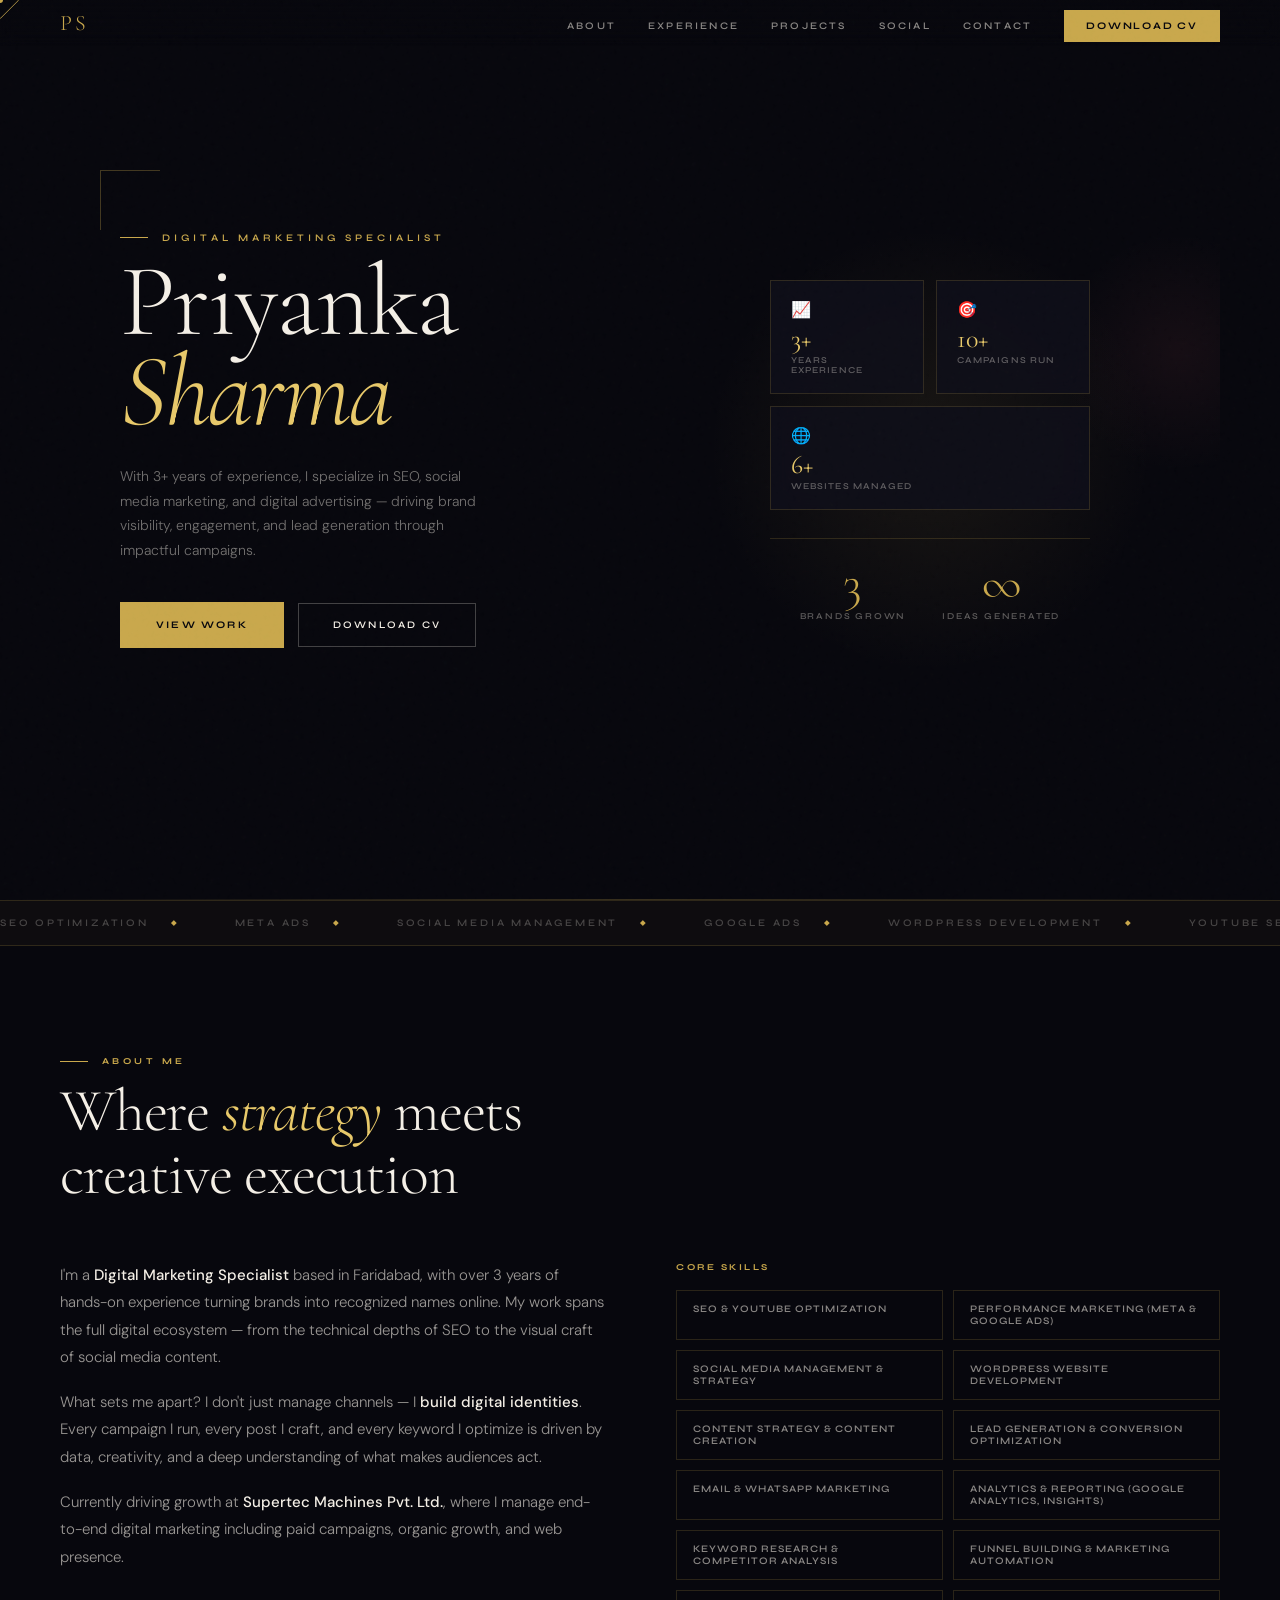
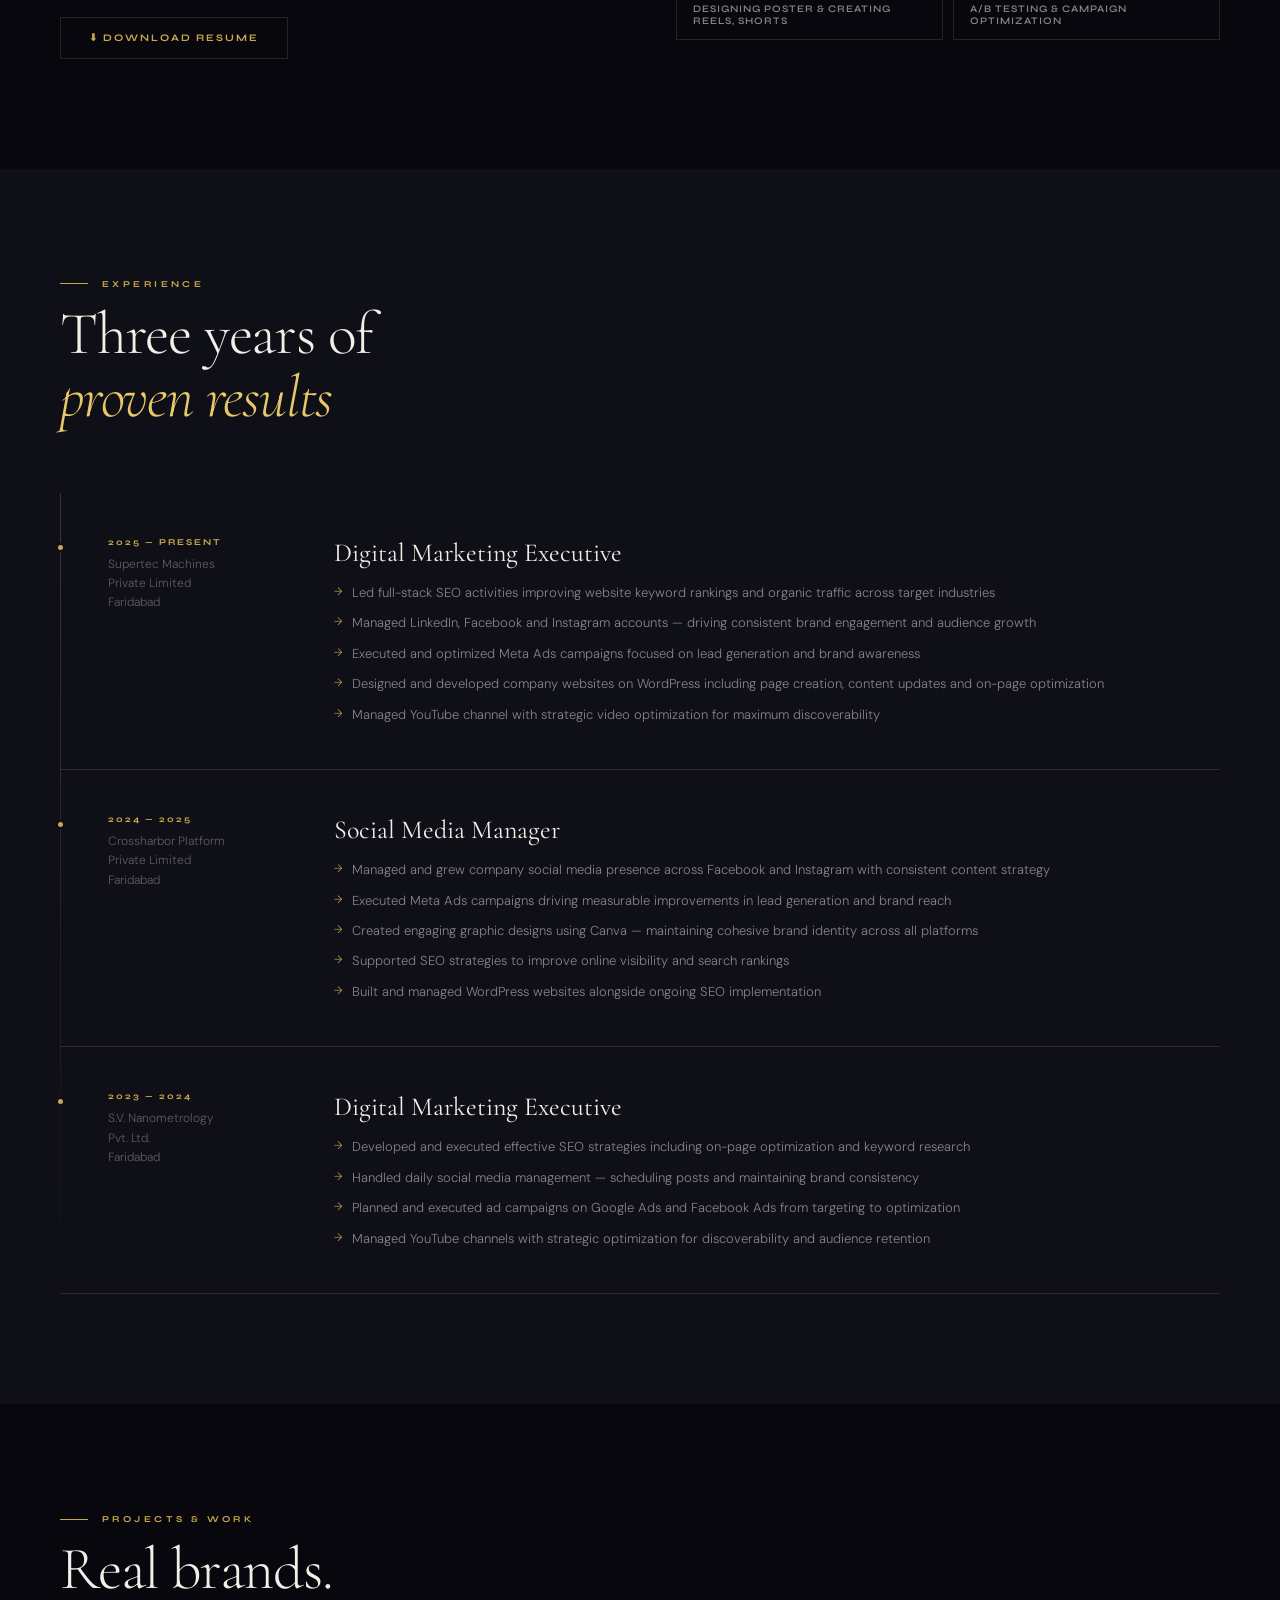
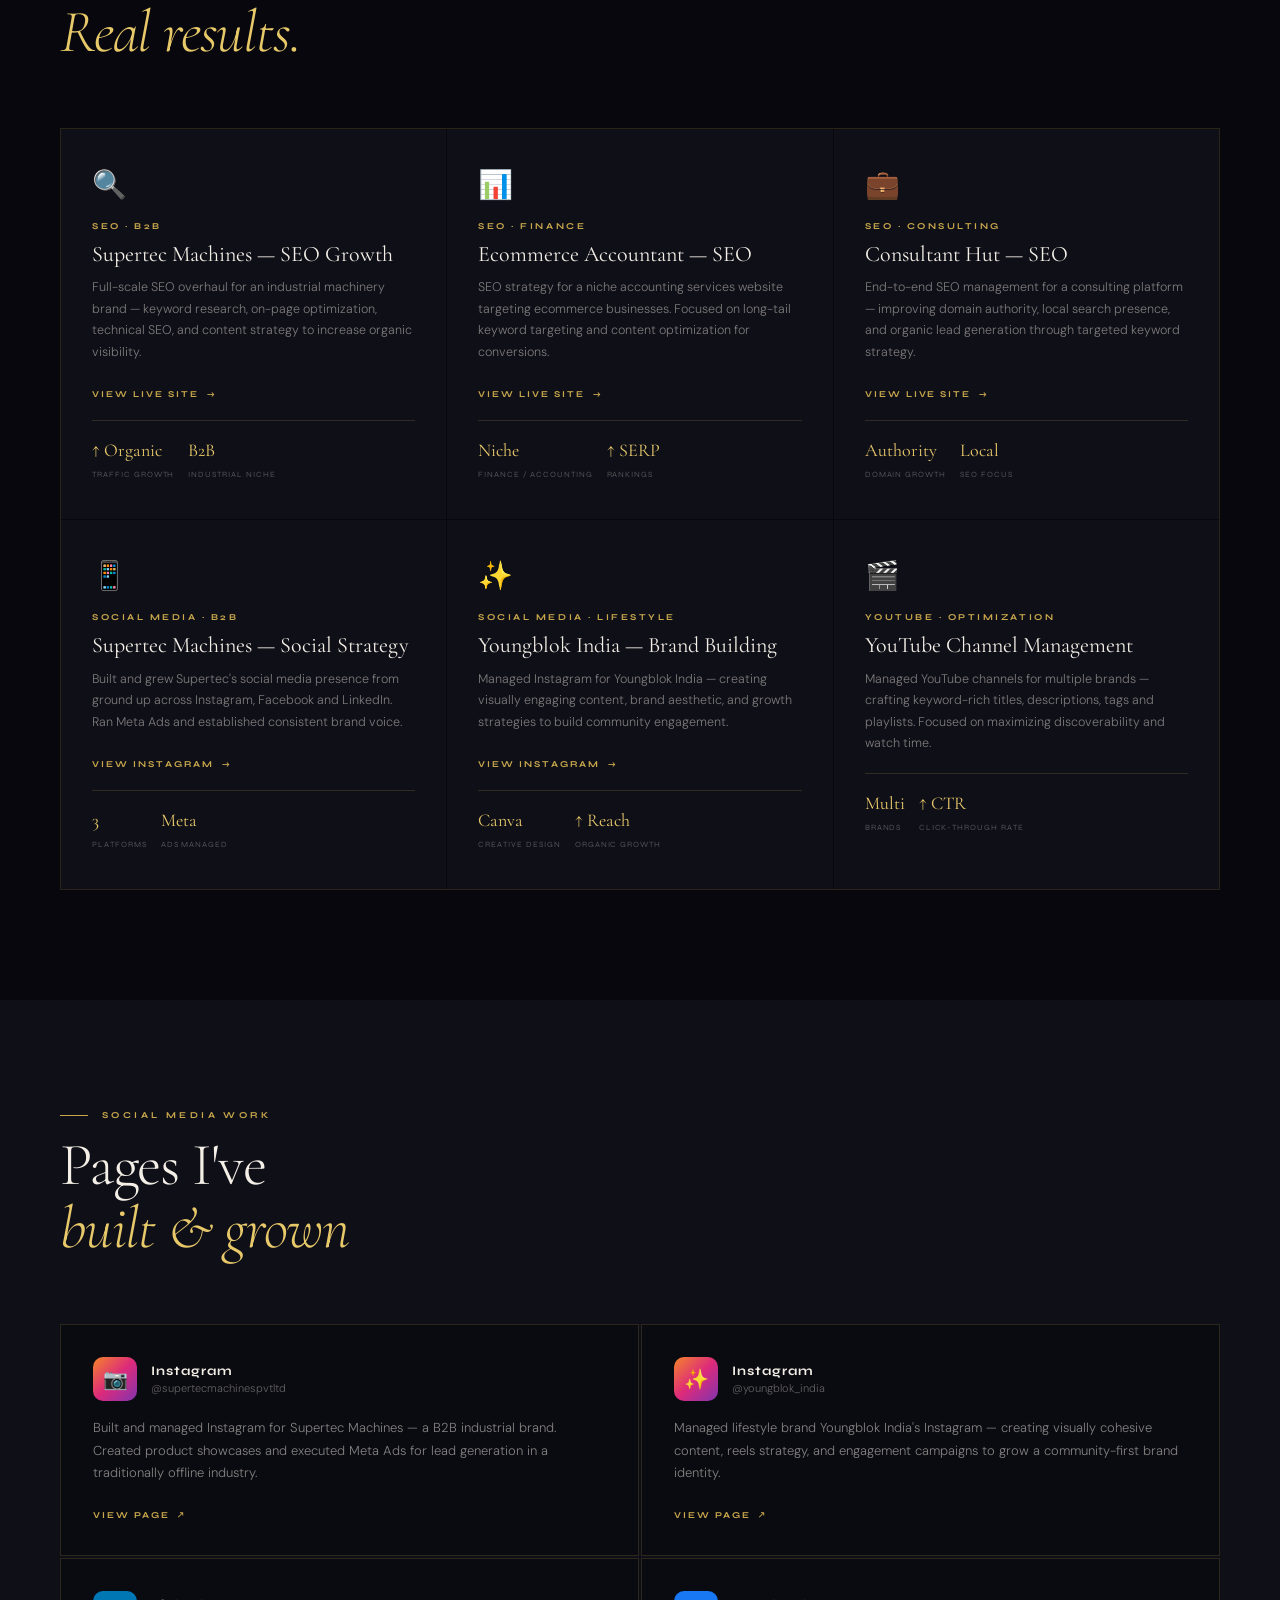
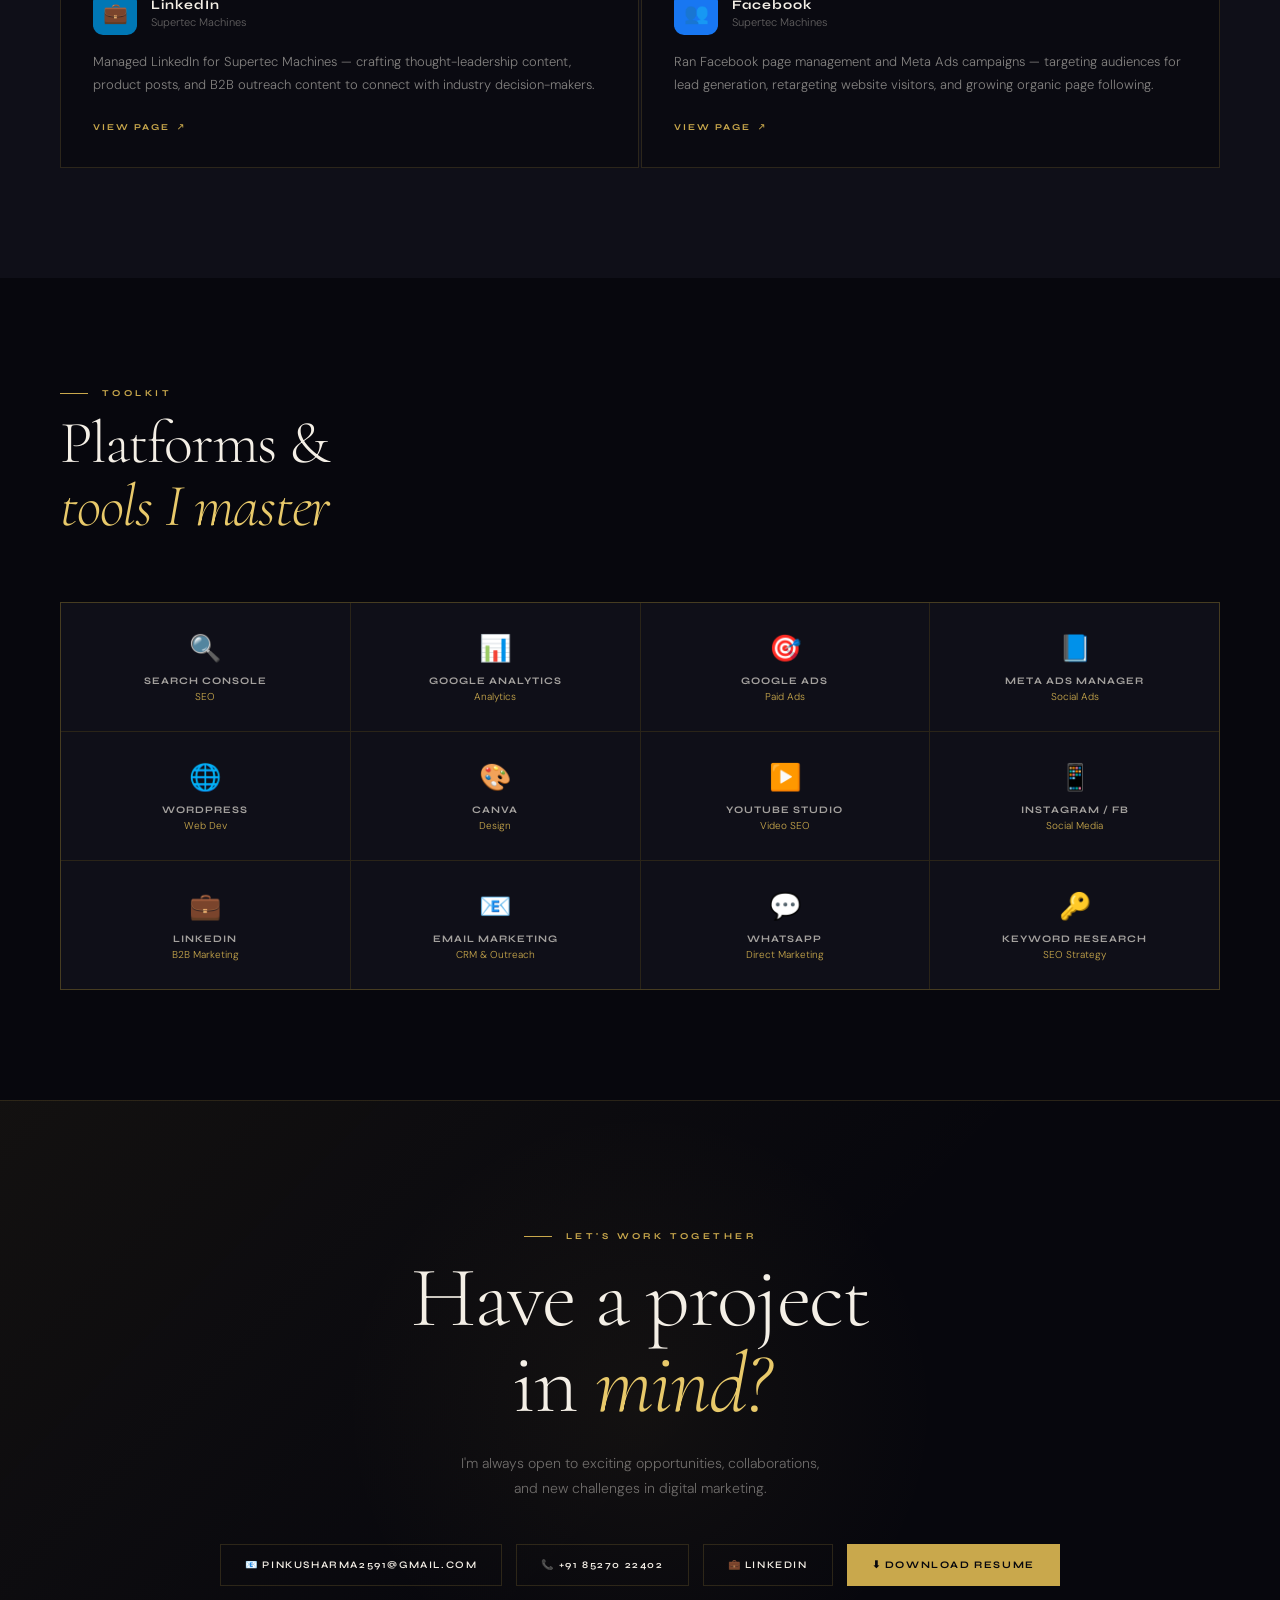
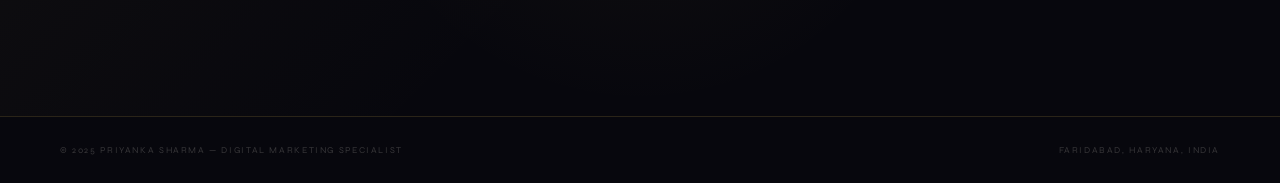
==== index.html @ 0f0c89e4 "Initial commit - portfolio website" ====
<!DOCTYPE html>
<html lang="en">
<head>
  <meta charset="UTF-8" />
  <meta name="viewport" content="width=device-width, initial-scale=1.0" />
  <title>Priyanka Sharma — Digital Marketing Specialist</title>
  <link rel="preconnect" href="https://fonts.googleapis.com" />
  <link href="https://fonts.googleapis.com/css2?family=Cormorant+Garamond:ital,wght@0,300;0,400;0,600;1,300;1,400&family=Syne:wght@400;500;600;700;800&family=DM+Sans:wght@300;400;500&display=swap" rel="stylesheet" />
  <link rel="stylesheet" href="style.css" />
</head>
<body>

  <div class="cursor-dot" id="cursorDot"></div>
  <div class="cursor-trail" id="cursorTrail"></div>

  <!-- NAV -->
  <nav id="mainNav">
    <div class="nav-logo">PS</div>
    <button class="nav-toggle" id="navToggle" aria-label="Toggle menu">
      <span></span><span></span><span></span>
    </button>
    <ul class="nav-links" id="navLinks">
      <li><a href="#about" class="nav-link">About</a></li>
      <li><a href="#experience" class="nav-link">Experience</a></li>
      <li><a href="#projects" class="nav-link">Projects</a></li>
      <li><a href="#social" class="nav-link">Social</a></li>
      <li><a href="#contact" class="nav-link">Contact</a></li>
      <li><a href="resume.pdf" download class="nav-resume">Download CV</a></li>
    </ul>
  </nav>

  <!-- MOBILE MENU OVERLAY -->
  <div class="mobile-overlay" id="mobileOverlay"></div>

  <!-- HERO -->
  <section class="hero">
    <div class="hero-left">
      <p class="hero-eyebrow">Digital Marketing Specialist</p>
      <h1 class="hero-name">Priyanka<br /><em>Sharma</em></h1>
      <p class="hero-tagline">
        With 3+ years of experience, I specialize in SEO, social media marketing, and digital advertising — driving brand visibility, engagement, and lead generation through impactful campaigns.
      </p>
      <div class="hero-cta">
        <a href="#projects" class="btn-primary">View Work</a>
        <a href="resume.pdf" download class="btn-ghost">Download CV</a>
      </div>
      <!-- <div class="hero-badges">
        <div class="badge">📈 SEO</div>
        <div class="badge">🎯 Meta Ads</div>
        <div class="badge">🌐 WordPress</div>
        <div class="badge">▶️ YouTube</div>
      </div> -->
    </div>

    <div class="hero-right">
      <div class="hero-visual">
        <div class="hero-bg-circle"></div>
        <div class="hero-bg-circle"></div>
      </div>
      <div class="hero-metrics-grid">
        <div class="metric-card">
          <div class="metric-icon">📈</div>
          <div class="metric-val">3+</div>
          <div class="metric-desc">Years Experience</div>
        </div>
        <div class="metric-card">
          <div class="metric-icon">🎯</div>
          <div class="metric-val">10+</div>
          <div class="metric-desc">Campaigns Run</div>
        </div>
        <div class="metric-card">
          <div class="metric-icon">🌐</div>
          <div class="metric-val">6+</div>
          <div class="metric-desc">Websites Managed</div>
        </div>
      </div>
      <div class="hero-stats">
        <div class="stat-item">
          <div class="stat-num">3</div>
          <div class="stat-label">Brands Grown</div>
        </div>
        <div class="stat-item">
          <div class="stat-num">∞</div>
          <div class="stat-label">Ideas Generated</div>
        </div>
      </div>
    </div>
    <div class="hero-line"></div>
  </section>

  <!-- MARQUEE -->
  <div class="marquee-section">
    <div class="marquee-track">
      <span class="marquee-item">SEO Optimization</span>
      <span class="marquee-item">Meta Ads</span>
      <span class="marquee-item">Social Media Management</span>
      <span class="marquee-item">Google Ads</span>
      <span class="marquee-item">WordPress Development</span>
      <span class="marquee-item">YouTube SEO</span>
      <span class="marquee-item">Content Marketing</span>
      <span class="marquee-item">Email Marketing</span>
      <span class="marquee-item">Canva Design</span>
      <span class="marquee-item">Lead Generation</span>
      <span class="marquee-item">Brand Strategy</span>
      <span class="marquee-item">WhatsApp Marketing</span>
      <span class="marquee-item">SEO Optimization</span>
      <span class="marquee-item">Meta Ads</span>
      <span class="marquee-item">Social Media Management</span>
      <span class="marquee-item">Google Ads</span>
      <span class="marquee-item">WordPress Development</span>
      <span class="marquee-item">YouTube SEO</span>
      <span class="marquee-item">Content Marketing</span>
      <span class="marquee-item">Email Marketing</span>
      <span class="marquee-item">Canva Design</span>
      <span class="marquee-item">Lead Generation</span>
      <span class="marquee-item">Brand Strategy</span>
      <span class="marquee-item">WhatsApp Marketing</span>
    </div>
  </div>

  <!-- ABOUT -->
  <section id="about">
    <p class="section-label reveal">About Me</p>
    <h2 class="section-title reveal">Where <em>strategy</em> meets<br />creative execution</h2>
    <div class="about-grid">
      <div class="about-text reveal">
        <p>I'm a <strong>Digital Marketing Specialist</strong> based in Faridabad, with over 3 years of hands-on experience turning brands into recognized names online. My work spans the full digital ecosystem — from the technical depths of SEO to the visual craft of social media content.</p>
        <p>What sets me apart? I don't just manage channels — I <strong>build digital identities</strong>. Every campaign I run, every post I craft, and every keyword I optimize is driven by data, creativity, and a deep understanding of what makes audiences act.</p>
        <p>Currently driving growth at <strong>Supertec Machines Pvt. Ltd.</strong>, where I manage end-to-end digital marketing including paid campaigns, organic growth, and web presence.</p>
        <a href="resume.pdf" download class="btn-resume">⬇ Download Resume</a>
      </div>
      <div class="reveal">
        <p class="skills-label">Core Skills</p>
        <div class="skills-grid">
          <div class="skill-chip">SEO &amp; YouTube Optimization</div>
          <div class="skill-chip">Performance Marketing (Meta &amp; Google Ads)</div>
          <div class="skill-chip">Social Media Management &amp; Strategy</div>
          <div class="skill-chip">WordPress Website Development</div>
          <div class="skill-chip">Content Strategy &amp; Content Creation</div>
          <div class="skill-chip">Lead Generation &amp; Conversion Optimization</div>
          <div class="skill-chip">Email &amp; WhatsApp Marketing</div>
          <div class="skill-chip">Analytics &amp; Reporting (Google Analytics, Insights)</div>
          <div class="skill-chip">Keyword Research &amp; Competitor Analysis</div>
          <div class="skill-chip">Funnel Building &amp; Marketing Automation</div>
          <div class="skill-chip">Designing Poster &amp; creating reels, Shorts</div>
          <div class="skill-chip">A/B Testing &amp; Campaign Optimization</div>
        </div>
      </div>
    </div>
  </section>

  <!-- EXPERIENCE -->
  <section id="experience">
    <p class="section-label reveal">Experience</p>
    <h2 class="section-title reveal">Three years of<br /><em>proven results</em></h2>
    <div class="exp-timeline">
      <div class="exp-item reveal">
        <div class="exp-meta">
          <div class="exp-period">2025 — Present</div>
          <div class="exp-company">Supertec Machines<br />Private Limited<br />Faridabad</div>
        </div>
        <div>
          <h3 class="exp-role">Digital Marketing Executive</h3>
          <ul class="exp-bullets">
            <li>Led full-stack SEO activities improving website keyword rankings and organic traffic across target industries</li>
            <li>Managed LinkedIn, Facebook and Instagram accounts — driving consistent brand engagement and audience growth</li>
            <li>Executed and optimized Meta Ads campaigns focused on lead generation and brand awareness</li>
            <li>Designed and developed company websites on WordPress including page creation, content updates and on-page optimization</li>
            <li>Managed YouTube channel with strategic video optimization for maximum discoverability</li>
          </ul>
        </div>
      </div>
      <div class="exp-item reveal">
        <div class="exp-meta">
          <div class="exp-period">2024 — 2025</div>
          <div class="exp-company">Crossharbor Platform<br />Private Limited<br />Faridabad</div>
        </div>
        <div>
          <h3 class="exp-role">Social Media Manager</h3>
          <ul class="exp-bullets">
            <li>Managed and grew company social media presence across Facebook and Instagram with consistent content strategy</li>
            <li>Executed Meta Ads campaigns driving measurable improvements in lead generation and brand reach</li>
            <li>Created engaging graphic designs using Canva — maintaining cohesive brand identity across all platforms</li>
            <li>Supported SEO strategies to improve online visibility and search rankings</li>
            <li>Built and managed WordPress websites alongside ongoing SEO implementation</li>
          </ul>
        </div>
      </div>
      <div class="exp-item reveal">
        <div class="exp-meta">
          <div class="exp-period">2023 — 2024</div>
          <div class="exp-company">S.V. Nanometrology<br />Pvt. Ltd.<br />Faridabad</div>
        </div>
        <div>
          <h3 class="exp-role">Digital Marketing Executive</h3>
          <ul class="exp-bullets">
            <li>Developed and executed effective SEO strategies including on-page optimization and keyword research</li>
            <li>Handled daily social media management — scheduling posts and maintaining brand consistency</li>
            <li>Planned and executed ad campaigns on Google Ads and Facebook Ads from targeting to optimization</li>
            <li>Managed YouTube channels with strategic optimization for discoverability and audience retention</li>
          </ul>
        </div>
      </div>
    </div>
  </section>

  <!-- PROJECTS -->
  <section id="projects">
    <p class="section-label reveal">Projects &amp; Work</p>
    <h2 class="section-title reveal">Real brands.<br /><em>Real results.</em></h2>
    <div class="projects-grid">

      <div class="project-card reveal">
        <span class="project-icon">🔍</span>
        <div class="project-tag">SEO · B2B</div>
        <h3 class="project-name">Supertec Machines — SEO Growth</h3>
        <p class="project-desc">Full-scale SEO overhaul for an industrial machinery brand — keyword research, on-page optimization, technical SEO, and content strategy to increase organic visibility.</p>
        <a href="https://supertecmachines.in/" target="_blank" rel="noopener noreferrer" class="project-link">View Live Site</a>
        <div class="project-metrics">
          <div><span class="pm">↑ Organic</span><span class="pm-label">Traffic Growth</span></div>
          <div><span class="pm">B2B</span><span class="pm-label">Industrial Niche</span></div>
        </div>
      </div>

      <div class="project-card reveal">
        <span class="project-icon">📊</span>
        <div class="project-tag">SEO · Finance</div>
        <h3 class="project-name">Ecommerce Accountant — SEO</h3>
        <p class="project-desc">SEO strategy for a niche accounting services website targeting ecommerce businesses. Focused on long-tail keyword targeting and content optimization for conversions.</p>
        <a href="https://ecommerceaccountant.in/" target="_blank" rel="noopener noreferrer" class="project-link">View Live Site</a>
        <div class="project-metrics">
          <div><span class="pm">Niche</span><span class="pm-label">Finance / Accounting</span></div>
          <div><span class="pm">↑ SERP</span><span class="pm-label">Rankings</span></div>
        </div>
      </div>

      <div class="project-card reveal">
        <span class="project-icon">💼</span>
        <div class="project-tag">SEO · Consulting</div>
        <h3 class="project-name">Consultant Hut — SEO</h3>
        <p class="project-desc">End-to-end SEO management for a consulting platform — improving domain authority, local search presence, and organic lead generation through targeted keyword strategy.</p>
        <a href="https://consultanthut.com/" target="_blank" rel="noopener noreferrer" class="project-link">View Live Site</a>
        <div class="project-metrics">
          <div><span class="pm">Authority</span><span class="pm-label">Domain Growth</span></div>
          <div><span class="pm">Local</span><span class="pm-label">SEO Focus</span></div>
        </div>
      </div>

      <div class="project-card reveal">
        <span class="project-icon">📱</span>
        <div class="project-tag">Social Media · B2B</div>
        <h3 class="project-name">Supertec Machines — Social Strategy</h3>
        <p class="project-desc">Built and grew Supertec's social media presence from ground up across Instagram, Facebook and LinkedIn. Ran Meta Ads and established consistent brand voice.</p>
        <a href="https://www.instagram.com/supertecmachinespvtltd/" target="_blank" rel="noopener noreferrer" class="project-link">View Instagram</a>
        <div class="project-metrics">
          <div><span class="pm">3</span><span class="pm-label">Platforms</span></div>
          <div><span class="pm">Meta</span><span class="pm-label">Ads Managed</span></div>
        </div>
      </div>

      <div class="project-card reveal">
        <span class="project-icon">✨</span>
        <div class="project-tag">Social Media · Lifestyle</div>
        <h3 class="project-name">Youngblok India — Brand Building</h3>
        <p class="project-desc">Managed Instagram for Youngblok India — creating visually engaging content, brand aesthetic, and growth strategies to build community engagement.</p>
        <a href="https://www.instagram.com/youngblok_india/" target="_blank" rel="noopener noreferrer" class="project-link">View Instagram</a>
        <div class="project-metrics">
          <div><span class="pm">Canva</span><span class="pm-label">Creative Design</span></div>
          <div><span class="pm">↑ Reach</span><span class="pm-label">Organic Growth</span></div>
        </div>
      </div>

      <div class="project-card reveal">
        <span class="project-icon">🎬</span>
        <div class="project-tag">YouTube · Optimization</div>
        <h3 class="project-name">YouTube Channel Management</h3>
        <p class="project-desc">Managed YouTube channels for multiple brands — crafting keyword-rich titles, descriptions, tags and playlists. Focused on maximizing discoverability and watch time.</p>
        <div class="project-metrics">
          <div><span class="pm">Multi</span><span class="pm-label">Brands</span></div>
          <div><span class="pm">↑ CTR</span><span class="pm-label">Click-Through Rate</span></div>
        </div>
      </div>

    </div>
  </section>

  <!-- SOCIAL MEDIA -->
  <section id="social">
    <p class="section-label reveal">Social Media Work</p>
    <h2 class="section-title reveal">Pages I've<br /><em>built &amp; grown</em></h2>
    <div class="social-showcase">
      <div class="social-platform reveal">
        <div class="platform-header">
          <div class="platform-icon ig">📷</div>
          <div>
            <div class="platform-name">Instagram</div>
            <div class="platform-handle">@supertecmachinespvtltd</div>
          </div>
        </div>
        <p class="platform-desc">Built and managed Instagram for Supertec Machines — a B2B industrial brand. Created product showcases and executed Meta Ads for lead generation in a traditionally offline industry.</p>
        <a href="https://www.instagram.com/supertecmachinespvtltd/" target="_blank" rel="noopener noreferrer" class="platform-link">View Page</a>
      </div>
      <div class="social-platform reveal">
        <div class="platform-header">
          <div class="platform-icon ig">✨</div>
          <div>
            <div class="platform-name">Instagram</div>
            <div class="platform-handle">@youngblok_india</div>
          </div>
        </div>
        <p class="platform-desc">Managed lifestyle brand Youngblok India's Instagram — creating visually cohesive content, reels strategy, and engagement campaigns to grow a community-first brand identity.</p>
        <a href="https://www.instagram.com/youngblok_india/" target="_blank" rel="noopener noreferrer" class="platform-link">View Page</a>
      </div>
      <div class="social-platform reveal">
        <div class="platform-header">
          <div class="platform-icon li">💼</div>
          <div>
            <div class="platform-name">LinkedIn</div>
            <div class="platform-handle">Supertec Machines</div>
          </div>
        </div>
        <p class="platform-desc">Managed LinkedIn for Supertec Machines — crafting thought-leadership content, product posts, and B2B outreach content to connect with industry decision-makers.</p>
        <a href="https://www.linkedin.com/company/110881069/" target="_blank" rel="noopener noreferrer" class="platform-link">View Page</a>
      </div>
      <div class="social-platform reveal">
        <div class="platform-header">
          <div class="platform-icon fb">👥</div>
          <div>
            <div class="platform-name">Facebook</div>
            <div class="platform-handle">Supertec Machines</div>
          </div>
        </div>
        <p class="platform-desc">Ran Facebook page management and Meta Ads campaigns — targeting audiences for lead generation, retargeting website visitors, and growing organic page following.</p>
        <a href="https://www.facebook.com/profile.php?id=100063689182638" target="_blank" rel="noopener noreferrer" class="platform-link">View Page</a>
      </div>
    </div>
  </section>

  <!-- TOOLS -->
  <section id="tools">
    <p class="section-label reveal">Toolkit</p>
    <h2 class="section-title reveal">Platforms &amp;<br /><em>tools I master</em></h2>
    <div class="tools-grid reveal">
      <div class="tool-item"><span class="tool-emoji">🔍</span><div class="tool-name">Search Console</div><div class="tool-cat">SEO</div></div>
      <div class="tool-item"><span class="tool-emoji">📊</span><div class="tool-name">Google Analytics</div><div class="tool-cat">Analytics</div></div>
      <div class="tool-item"><span class="tool-emoji">🎯</span><div class="tool-name">Google Ads</div><div class="tool-cat">Paid Ads</div></div>
      <div class="tool-item"><span class="tool-emoji">📘</span><div class="tool-name">Meta Ads Manager</div><div class="tool-cat">Social Ads</div></div>
      <div class="tool-item"><span class="tool-emoji">🌐</span><div class="tool-name">WordPress</div><div class="tool-cat">Web Dev</div></div>
      <div class="tool-item"><span class="tool-emoji">🎨</span><div class="tool-name">Canva</div><div class="tool-cat">Design</div></div>
      <div class="tool-item"><span class="tool-emoji">▶️</span><div class="tool-name">YouTube Studio</div><div class="tool-cat">Video SEO</div></div>
      <div class="tool-item"><span class="tool-emoji">📱</span><div class="tool-name">Instagram / FB</div><div class="tool-cat">Social Media</div></div>
      <div class="tool-item"><span class="tool-emoji">💼</span><div class="tool-name">LinkedIn</div><div class="tool-cat">B2B Marketing</div></div>
      <div class="tool-item"><span class="tool-emoji">📧</span><div class="tool-name">Email Marketing</div><div class="tool-cat">CRM &amp; Outreach</div></div>
      <div class="tool-item"><span class="tool-emoji">💬</span><div class="tool-name">WhatsApp</div><div class="tool-cat">Direct Marketing</div></div>
      <div class="tool-item"><span class="tool-emoji">🔑</span><div class="tool-name">Keyword Research</div><div class="tool-cat">SEO Strategy</div></div>
    </div>
  </section>

  <!-- CONTACT -->
  <section id="contact">
    <p class="section-label reveal" style="justify-content:center">Let's Work Together</p>
    <h2 class="contact-big reveal">Have a project<br />in <em>mind?</em></h2>
    <p class="contact-sub reveal">I'm always open to exciting opportunities, collaborations, and new challenges in digital marketing.</p>
    <div class="contact-links reveal">
      <a href="mailto:pinkusharma2591@gmail.com" class="contact-pill">📧 pinkusharma2591@gmail.com</a>
      <a href="tel:8527022402" class="contact-pill">📞 +91 85270 22402</a>
      <a href="https://www.linkedin.com/in/priyanka-s-147006272/" target="_blank" rel="noopener noreferrer" class="contact-pill">💼 LinkedIn</a>
      <a href="resume.pdf" download class="contact-pill contact-pill-gold">⬇ Download Resume</a>
    </div>
  </section>

  <!-- FOOTER -->
  <footer>
    <p>© 2025 Priyanka Sharma — Digital Marketing Specialist</p>
    <p>Faridabad, Haryana, India</p>
  </footer>

  <script src="script.js"></script>
</body>
</html>
---- style.css ----
/* ============================================
   PRIYANKA SHARMA — PORTFOLIO  style.css
   ============================================ */

:root {
  --ink: #07070d;
  --cream: #f4efe6;
  --gold: #c9a84c;
  --gold-light: #e8c96a;
  --gold-dim: rgba(201,168,76,0.15);
  --card-bg: #0f0f18;
  --card-border: rgba(201,168,76,0.18);
  --muted: rgba(244,239,230,0.45);
}

*,*::before,*::after { margin:0; padding:0; box-sizing:border-box; }
html { scroll-behavior:smooth; }

body {
  background: var(--ink);
  color: var(--cream);
  font-family: 'DM Sans', sans-serif;
  font-weight: 300;
  overflow-x: hidden;
  cursor: none;
}

/* Noise */
body::after {
  content:''; position:fixed; inset:0;
  background-image:url("data:image/svg+xml,%3Csvg viewBox='0 0 200 200' xmlns='http://www.w3.org/2000/svg'%3E%3Cfilter id='n'%3E%3CfeTurbulence type='fractalNoise' baseFrequency='0.85' numOctaves='4' stitchTiles='stitch'/%3E%3C/filter%3E%3Crect width='100%25' height='100%25' filter='url(%23n)' opacity='0.035'/%3E%3C/svg%3E");
  pointer-events:none; z-index:9990; opacity:0.5;
}

/* ===================== CURSOR ===================== */
.cursor-dot {
  position:fixed; width:6px; height:6px;
  background:var(--gold); border-radius:50%;
  pointer-events:none; z-index:9999;
  transform:translate(-50%,-50%);
  transition:transform 0.08s ease, background 0.2s ease;
}
.cursor-trail {
  position:fixed; width:28px; height:28px;
  border:1.5px solid var(--gold);
  border-radius:2px;
  pointer-events:none; z-index:9998;
  transform:translate(-50%,-50%) rotate(45deg);
  transition:all 0.18s ease;
  opacity:0.7;
}
.cursor-trail.active {
  transform:translate(-50%,-50%) rotate(45deg) scale(1.6);
  border-color:var(--gold-light);
  opacity:1;
}
body:hover .cursor-dot { transform:translate(-50%,-50%) scale(1); }

/* ===================== NAV ===================== */
nav {
  position:fixed; top:0; left:0; right:0; z-index:500;
  display:flex; align-items:center; justify-content:space-between;
  padding:10px 60px;
  background:linear-gradient(to bottom,rgba(7,7,13,0.98) 0%,transparent 100%);
  backdrop-filter:blur(8px);
  transition:padding 0.3s ease;
}
nav.scrolled { padding:6px 60px; background:rgba(7,7,13,0.97); }

.nav-logo {
  font-family:'Cormorant Garamond',serif;
  font-size:22px; font-weight:300; letter-spacing:0.15em;
  color:var(--gold); text-decoration:none;
}

.nav-links {
  display:flex; gap:32px; list-style:none; align-items:center;
}
.nav-links a {
  font-family:'Syne',sans-serif; font-size:10px; font-weight:600;
  letter-spacing:0.22em; text-transform:uppercase;
  color:rgba(244,239,230,0.55); text-decoration:none;
  transition:color 0.3s ease;
}
.nav-links a:hover { color:var(--gold); }

.nav-resume {
  font-family:'Syne',sans-serif !important; font-size:10px !important;
  font-weight:700 !important; letter-spacing:0.18em !important;
  text-transform:uppercase !important;
  color:var(--ink) !important;
  background:var(--gold);
  padding:10px 22px;
  text-decoration:none;
  transition:background 0.3s ease, transform 0.2s ease !important;
}
.nav-resume:hover { background:var(--gold-light) !important; transform:translateY(-1px) !important; }

/* Hamburger */
.nav-toggle {
  display:none; flex-direction:column; gap:5px;
  background:none; border:none; cursor:none; padding:4px;
}
.nav-toggle span {
  display:block; width:22px; height:1.5px;
  background:var(--cream); transition:all 0.3s ease;
}
.nav-toggle.open span:nth-child(1) { transform:translateY(6.5px) rotate(45deg); }
.nav-toggle.open span:nth-child(2) { opacity:0; }
.nav-toggle.open span:nth-child(3) { transform:translateY(-6.5px) rotate(-45deg); }

/* Mobile overlay */
.mobile-overlay {
  display:none; position:fixed; inset:0;
  background:rgba(7,7,13,0.6); z-index:400;
}
.mobile-overlay.show { display:block; }

/* ===================== HERO ===================== */
.hero {
  min-height:100vh;
  display:grid; grid-template-columns:1fr 1fr;
  position:relative; overflow:hidden;
}

.hero-left {
  display:flex; flex-direction:column; justify-content:center;
  padding:60px 60px 80px;
  position:relative; z-index:2;
}

.hero-eyebrow {
  font-family:'Syne',sans-serif; font-size:10px; font-weight:600;
  letter-spacing:0.4em; text-transform:uppercase;
  color:var(--gold); margin-bottom:12px;  /* REDUCED from 20px to 12px */
  opacity:0; animation:fadeUp 0.8s 0.3s forwards;
  display:flex; align-items:center; gap:14px;
}
.hero-eyebrow::before {
  content:''; display:inline-block;
  width:28px; height:1px; background:var(--gold);
}

.hero-name {
  font-family:'Cormorant Garamond',serif;
  font-size:clamp(58px,8vw,108px);
  font-weight:300; line-height:0.88;
  letter-spacing:-0.02em;
  opacity:0; animation:fadeUp 0.9s 0.5s forwards;
}
.hero-name em { font-style:italic; color:var(--gold-light); display:block; }

.hero-tagline {
  margin-top:28px; font-size:14px; font-weight:300;
  color:var(--muted); line-height:1.75; max-width:380px;
  opacity:0; animation:fadeUp 0.9s 0.7s forwards;
}

.hero-cta {
  margin-top:40px; display:flex; gap:14px; align-items:center; flex-wrap:wrap;
  opacity:0; animation:fadeUp 0.9s 0.9s forwards;
}

.btn-primary {
  font-family:'Syne',sans-serif; font-size:10px; font-weight:700;
  letter-spacing:0.22em; text-transform:uppercase;
  color:var(--ink); background:var(--gold);
  padding:15px 34px; text-decoration:none; cursor:none;
  transition:background 0.3s, transform 0.2s;
  border:2px solid var(--gold);
}
.btn-primary:hover { background:var(--gold-light); border-color:var(--gold-light); transform:translateY(-2px); }

.btn-ghost {
  font-family:'Syne',sans-serif; font-size:10px; font-weight:600;
  letter-spacing:0.22em; text-transform:uppercase;
  color:var(--cream); border:1px solid rgba(244,239,230,0.25);
  padding:15px 34px; text-decoration:none; cursor:none;
  transition:border-color 0.3s, color 0.3s;
}
.btn-ghost:hover { border-color:var(--gold); color:var(--gold); }

.btn-resume {
  display:inline-flex; align-items:center; gap:8px;
  font-family:'Syne',sans-serif; font-size:10px; font-weight:700;
  letter-spacing:0.2em; text-transform:uppercase;
  color:var(--gold); border:1px solid var(--card-border);
  padding:14px 28px; text-decoration:none; cursor:none;
  margin-top:28px;
  transition:all 0.3s ease;
}
.btn-resume:hover { background:var(--gold-dim); border-color:var(--gold); color:var(--gold-light); }

/* .hero-badges {
  display:flex; flex-wrap:wrap; gap:10px; margin-top:28px;
  opacity:0; animation:fadeUp 0.9s 1.1s forwards;
} */
.badge {
  font-family:'Syne',sans-serif; font-size:9px; font-weight:600;
  letter-spacing:0.15em; text-transform:uppercase;
  color:rgba(244,239,230,0.5);
  border:1px solid rgba(201,168,76,0.2);
  padding:7px 14px;
  transition:all 0.3s ease;
}
.badge:hover { color:var(--gold); border-color:var(--gold); background:var(--gold-dim); }

/* Hero Right */
.hero-right {
  position:relative;
  display:flex; flex-direction:column;
  justify-content:center; align-items:center;
  padding:80px 48px 80px;
  gap:28px; overflow:hidden;
}

.hero-visual {
  position:absolute; inset:0;
  pointer-events:none; z-index:0;
}

.hero-bg-circle {
  position:absolute;
  width:460px; height:460px;
  border-radius:50%;
  background:radial-gradient(circle, rgba(201,168,76,0.09) 0%, transparent 68%);
  top:50%; left:50%;
  transform:translate(-50%,-50%);
  animation:pulse 5s ease-in-out infinite;
}
.hero-bg-circle:nth-child(2) {
  width:240px; height:240px;
  background:radial-gradient(circle, rgba(212,96,106,0.07) 0%, transparent 70%);
  top:18%; left:72%; transform:none;
  animation-delay:2.5s;
}

.hero-metrics-grid {
  position:relative; z-index:1;
  display:grid; grid-template-columns:1fr 1fr;
  gap:12px; width:100%; max-width:320px;
  opacity:0; animation:fadeUp 0.9s 1.1s forwards;
}
.hero-metrics-grid .metric-card:last-child { grid-column:1/-1; }

.metric-card {
  background:rgba(15,15,24,0.92);
  border:1px solid var(--card-border);
  backdrop-filter:blur(14px);
  padding:18px 20px;
  animation:floatCard 7s ease-in-out infinite;
  transition:border-color 0.3s ease;
}
.metric-card:hover { border-color:rgba(201,168,76,0.45); }
.metric-card:nth-child(2) { animation-delay:2s; }
.metric-card:nth-child(3) { animation-delay:4s; }

.metric-icon { font-size:16px; margin-bottom:6px; }
.metric-val {
  font-family:'Cormorant Garamond',serif;
  font-size:26px; font-weight:400;
  color:var(--gold-light); line-height:1;
}
.metric-desc {
  font-family:'Syne',sans-serif; font-size:9px; font-weight:600;
  letter-spacing:0.12em; text-transform:uppercase;
  color:rgba(244,239,230,0.35); margin-top:3px;
}

.hero-stats {
  position:relative; z-index:1;
  display:flex; flex-direction:row; gap:36px;
  justify-content:center;
  width:100%; max-width:320px;
  padding-top:20px;
  border-top:1px solid var(--card-border);
  opacity:0; animation:fadeUp 0.9s 1.4s forwards;
}
.stat-item { text-align:center; }
.stat-num {
  font-family:'Cormorant Garamond',serif;
  font-size:48px; font-weight:300;
  color:var(--gold); line-height:1;
}
.stat-label {
  font-family:'Syne',sans-serif; font-size:9px; font-weight:600;
  letter-spacing:0.2em; text-transform:uppercase;
  color:rgba(244,239,230,0.35); margin-top:4px;
}

.hero-line {
  position:absolute; bottom:0; left:0; right:0;
  height:1px;
  background:linear-gradient(to right,transparent,var(--gold),transparent);
  opacity:0.25;
}

/* Decorative corner */
/* Option 1: Remove entirely by commenting out or deleting */

/* Option 2: Adjust position */
.hero-left::before {
  content:''; position:absolute;
  top:60px; left:40px;  /* REDUCED from 80px to 60px */
  width:60px; height:60px;
  border-top:1px solid rgba(201,168,76,0.3);
  border-left:1px solid rgba(201,168,76,0.3);
}

/* ===================== MARQUEE ===================== */
.marquee-section {
  border-top:1px solid var(--card-border);
  border-bottom:1px solid var(--card-border);
  overflow:hidden; padding:16px 0;
  background:rgba(201,168,76,0.03);
}
.marquee-track {
  display:flex; gap:56px;
  animation:marqueeScroll 22s linear infinite;
  width:max-content;
}
.marquee-item {
  font-family:'Syne',sans-serif; font-size:10px; font-weight:600;
  letter-spacing:0.28em; text-transform:uppercase;
  color:rgba(244,239,230,0.25); white-space:nowrap;
  display:flex; align-items:center; gap:22px;
}
.marquee-item::after { content:'◆'; color:var(--gold); font-size:7px; }

/* ===================== SECTIONS ===================== */
section { padding:110px 60px; }

.section-label {
  font-family:'Syne',sans-serif; font-size:9px; font-weight:700;
  letter-spacing:0.38em; text-transform:uppercase; color:var(--gold);
  margin-bottom:14px;
  display:flex; align-items:center; gap:14px;
}
.section-label::before {
  content:''; display:inline-block;
  width:28px; height:1px; background:var(--gold);
}

.section-title {
  font-family:'Cormorant Garamond',serif;
  font-size:clamp(34px,5vw,60px);
  font-weight:300; line-height:1.05;
  letter-spacing:-0.02em; margin-bottom:18px;
}
.section-title em { font-style:italic; color:var(--gold-light); }

/* ===================== ABOUT ===================== */
.about-grid {
  display:grid; grid-template-columns:1fr 1fr;
  gap:72px; margin-top:56px;
}
.about-text p {
  font-size:15px; line-height:1.82;
  color:rgba(244,239,230,0.62); margin-bottom:18px;
}
.about-text p strong { color:var(--cream); font-weight:500; }

.skills-label {
  font-family:'Syne',sans-serif; font-size:9px; font-weight:700;
  letter-spacing:0.28em; text-transform:uppercase;
  color:var(--gold); margin-bottom:18px;
}
.skills-grid { display:grid; grid-template-columns:1fr 1fr; gap:10px; }

.skill-chip {
  border:1px solid var(--card-border);
  padding:12px 16px;
  font-family:'Syne',sans-serif; font-size:10px; font-weight:600;
  letter-spacing:0.1em; text-transform:uppercase;
  color:rgba(244,239,230,0.55);
  transition:all 0.3s ease;
  position:relative; overflow:hidden;
  cursor:default;
}
.skill-chip::before {
  content:''; position:absolute; left:0; top:0; bottom:0;
  width:2px; background:var(--gold);
  transform:scaleY(0); transition:transform 0.3s ease; transform-origin:bottom;
}
.skill-chip:hover { border-color:rgba(201,168,76,0.45); color:var(--cream); background:var(--gold-dim); }
.skill-chip:hover::before { transform:scaleY(1); }

/* ===================== EXPERIENCE ===================== */
#experience { background:var(--card-bg); }

.exp-timeline {
  margin-top:64px; position:relative;
  display:flex; flex-direction:column;
}
.exp-timeline::before {
  content:''; position:absolute; left:0; top:0; bottom:0;
  width:1px;
  background:linear-gradient(to bottom,var(--gold),transparent);
  opacity:0.25;
}

.exp-item {
  padding:44px 0 44px 48px;
  border-bottom:1px solid var(--card-border);
  display:grid; grid-template-columns:190px 1fr;
  gap:36px; position:relative;
  transition:background 0.3s ease;
}
.exp-item:hover { background:rgba(201,168,76,0.025); }
.exp-item::before {
  content:''; position:absolute;
  left:-4px; top:50px;
  width:9px; height:9px; border-radius:50%;
  background:var(--gold); border:2px solid var(--card-bg);
}

.exp-period {
  font-family:'Syne',sans-serif; font-size:9px; font-weight:700;
  letter-spacing:0.22em; text-transform:uppercase;
  color:var(--gold); margin-bottom:8px;
}
.exp-company { font-size:12px; color:rgba(244,239,230,0.35); line-height:1.6; }
.exp-role {
  font-family:'Cormorant Garamond',serif;
  font-size:26px; font-weight:400; margin-bottom:14px;
}
.exp-bullets { list-style:none; display:flex; flex-direction:column; gap:9px; }
.exp-bullets li {
  font-size:13px; color:rgba(244,239,230,0.52); line-height:1.65;
  padding-left:18px; position:relative;
}
.exp-bullets li::before {
  content:'→'; position:absolute; left:0;
  color:var(--gold); font-size:11px;
}

/* ===================== PROJECTS ===================== */
.projects-grid {
  display:grid; grid-template-columns:repeat(3,1fr);
  gap:1px; margin-top:64px;
  border:1px solid var(--card-border);
}

.project-card {
  background:var(--card-bg);
  padding:36px 30px;
  border:1px solid transparent;
  transition:all 0.4s ease;
  position:relative; overflow:hidden;
}
.project-card::after {
  content:''; position:absolute; inset:0;
  background:linear-gradient(135deg,rgba(201,168,76,0.05) 0%,transparent 55%);
  opacity:0; transition:opacity 0.4s ease;
}
.project-card:hover { border-color:var(--card-border); transform:translateY(-3px); }
.project-card:hover::after { opacity:1; }

/* Gold top-line accent on hover */
.project-card::before {
  content:''; position:absolute; top:0; left:0; right:0;
  height:2px; background:var(--gold);
  transform:scaleX(0); transition:transform 0.4s ease; transform-origin:left;
}
.project-card:hover::before { transform:scaleX(1); }

.project-icon { font-size:28px; margin-bottom:18px; display:block; }
.project-tag {
  font-family:'Syne',sans-serif; font-size:9px; font-weight:700;
  letter-spacing:0.28em; text-transform:uppercase;
  color:var(--gold); margin-bottom:10px;
}
.project-name {
  font-family:'Cormorant Garamond',serif;
  font-size:22px; font-weight:400; margin-bottom:10px; line-height:1.2;
}
.project-desc {
  font-size:12.5px; color:rgba(244,239,230,0.48);
  line-height:1.72; margin-bottom:18px;
}
.project-link {
  font-family:'Syne',sans-serif; font-size:9px; font-weight:700;
  letter-spacing:0.22em; text-transform:uppercase;
  color:var(--gold); text-decoration:none;
  display:inline-flex; align-items:center; gap:8px;
  transition:gap 0.3s ease, color 0.3s ease;
  position:relative; z-index:2;
}
.project-link:hover { gap:14px; color:var(--gold-light); }
.project-link::after { content:'→'; }

.project-metrics {
  display:flex; gap:14px; margin-top:18px;
  padding-top:18px; border-top:1px solid var(--card-border);
}
.pm {
  font-family:'Cormorant Garamond',serif;
  font-size:18px; font-weight:400;
  color:var(--gold-light); display:block;
}
.pm-label {
  font-family:'Syne',sans-serif; font-size:8px;
  color:rgba(244,239,230,0.3); letter-spacing:0.12em; text-transform:uppercase;
}

/* ===================== SOCIAL ===================== */
#social { background:var(--card-bg); }

.social-showcase {
  display:grid; grid-template-columns:1fr 1fr;
  gap:2px; margin-top:64px;
}
.social-platform {
  background:rgba(7,7,13,0.6);
  border:1px solid var(--card-border);
  padding:32px; position:relative; overflow:hidden;
  transition:all 0.3s ease;
}
.social-platform::before {
  content:''; position:absolute; bottom:0; left:0; right:0;
  height:1px;
  background:linear-gradient(to right,transparent,var(--gold),transparent);
  opacity:0; transition:opacity 0.3s ease;
}
.social-platform:hover { border-color:rgba(201,168,76,0.4); }
.social-platform:hover::before { opacity:0.5; }

.platform-header { display:flex; align-items:center; gap:14px; margin-bottom:16px; }
.platform-icon {
  width:44px; height:44px; border-radius:10px;
  display:flex; align-items:center; justify-content:center;
  font-size:20px; flex-shrink:0;
}
.platform-icon.ig { background:linear-gradient(135deg,#f58529,#dd2a7b,#8134af); }
.platform-icon.li { background:#0077b5; }
.platform-icon.fb { background:#1877f2; }
.platform-name { font-family:'Syne',sans-serif; font-size:13px; font-weight:700; letter-spacing:0.08em; }
.platform-handle { font-size:11px; color:rgba(244,239,230,0.38); margin-top:2px; }
.platform-desc { font-size:13px; color:rgba(244,239,230,0.52); line-height:1.72; margin-bottom:18px; }
.platform-link {
  font-family:'Syne',sans-serif; font-size:9px; font-weight:700;
  letter-spacing:0.22em; text-transform:uppercase;
  color:var(--gold); text-decoration:none;
  display:inline-flex; align-items:center; gap:7px;
  transition:gap 0.3s ease, color 0.3s ease;
}
.platform-link:hover { gap:12px; color:var(--gold-light); }
.platform-link::after { content:'↗'; }

/* ===================== TOOLS ===================== */
.tools-grid {
  display:grid; grid-template-columns:repeat(4,1fr);
  gap:1px; margin-top:64px;
  border:1px solid var(--card-border);
  background:var(--card-border);
}
.tool-item {
  padding:28px 20px; text-align:center;
  background:var(--card-bg);
  transition:all 0.3s ease;
  position:relative; overflow:hidden;
}
.tool-item::before {
  content:''; position:absolute; bottom:0; left:50%; right:50%;
  height:2px; background:var(--gold);
  transition:left 0.3s ease, right 0.3s ease;
}
.tool-item:hover { background:rgba(201,168,76,0.05); }
.tool-item:hover::before { left:0; right:0; }
.tool-emoji { font-size:26px; display:block; margin-bottom:10px; }
.tool-name {
  font-family:'Syne',sans-serif; font-size:10px; font-weight:700;
  letter-spacing:0.1em; text-transform:uppercase;
  color:rgba(244,239,230,0.65);
}
.tool-cat { font-size:10px; color:var(--gold); margin-top:3px; }

/* ===================== CONTACT ===================== */
#contact {
  background:linear-gradient(135deg,rgba(201,168,76,0.06) 0%,transparent 55%);
  border-top:1px solid var(--card-border);
  text-align:center; padding:130px 60px;
  position:relative; overflow:hidden;
}
#contact::before {
  content:''; position:absolute;
  width:600px; height:600px; border-radius:50%;
  background:radial-gradient(circle,rgba(201,168,76,0.06) 0%,transparent 70%);
  top:50%; left:50%; transform:translate(-50%,-50%);
  pointer-events:none;
}

.contact-big {
  font-family:'Cormorant Garamond',serif;
  font-size:clamp(44px,7vw,86px); font-weight:300;
  line-height:1; margin-bottom:24px; letter-spacing:-0.02em;
  position:relative; z-index:1;
}
.contact-big em { font-style:italic; color:var(--gold-light); }
.contact-sub {
  font-size:14px; color:rgba(244,239,230,0.42);
  max-width:380px; margin:0 auto 44px;
  line-height:1.75; position:relative; z-index:1;
}
.contact-links {
  display:flex; justify-content:center; gap:14px; flex-wrap:wrap;
  position:relative; z-index:1;
}
.contact-pill {
  font-family:'Syne',sans-serif; font-size:10px; font-weight:600;
  letter-spacing:0.16em; text-transform:uppercase;
  color:var(--cream); text-decoration:none;
  padding:14px 24px; border:1px solid var(--card-border);
  transition:all 0.3s ease;
  display:flex; align-items:center; gap:8px;
}
.contact-pill:hover { border-color:var(--gold); color:var(--gold); background:var(--gold-dim); }
.contact-pill-gold {
  background:var(--gold); color:var(--ink) !important;
  border-color:var(--gold) !important; font-weight:700 !important;
}
.contact-pill-gold:hover { background:var(--gold-light) !important; border-color:var(--gold-light) !important; color:var(--ink) !important; }

/* ===================== FOOTER ===================== */
footer {
  padding:28px 60px;
  border-top:1px solid var(--card-border);
  display:flex; justify-content:space-between; align-items:center;
}
footer p {
  font-family:'Syne',sans-serif; font-size:9px;
  letter-spacing:0.18em; text-transform:uppercase;
  color:rgba(244,239,230,0.2);
}

/* ===================== ANIMATIONS ===================== */
@keyframes fadeUp {
  from { opacity:0; transform:translateY(28px); }
  to   { opacity:1; transform:translateY(0); }
}
@keyframes pulse {
  0%,100% { transform:translate(-50%,-50%) scale(1); opacity:0.5; }
  50%      { transform:translate(-50%,-50%) scale(1.1); opacity:1; }
}
@keyframes floatCard {
  0%,100% { transform:translateY(0); }
  50%      { transform:translateY(-7px); }
}
@keyframes marqueeScroll {
  from { transform:translateX(0); }
  to   { transform:translateX(-50%); }
}

.reveal {
  opacity:0; transform:translateY(36px);
  transition:opacity 0.8s ease, transform 0.8s ease;
}
.reveal.visible { opacity:1; transform:translateY(0); }

/* ===================== MOBILE ===================== */
@media (max-width: 900px) {

  nav { padding:12px 20px; }
  nav.scrolled { padding:8px 20px; }

  .nav-toggle { display:flex; }

  .nav-links {
    position:fixed; top:0; right:-100%; bottom:0;
    width:75%; max-width:300px;
    background:rgba(7,7,13,0.98);
    backdrop-filter:blur(16px);
    flex-direction:column; align-items:flex-start;
    padding:80px 32px 40px;
    gap:24px; z-index:450;
    transition:right 0.35s ease;
    border-left:1px solid var(--card-border);
  }
  .nav-links.open { right:0; }
  .nav-links a { font-size:13px; letter-spacing:0.15em; color:rgba(244,239,230,0.75); }
  .nav-resume { padding:12px 20px; font-size:11px !important; }

  .hero {
    grid-template-columns:1fr;
    min-height:100svh;
  }
  .hero-left {
    padding:80px 24px 48px;
    justify-content:flex-end;
  }
  .hero-right { display:none; }

  .hero-left::before { display:none; }

  section { padding:72px 24px; }

  .about-grid { grid-template-columns:1fr; gap:40px; }
  .skills-grid { grid-template-columns:1fr 1fr; }

  .exp-item {
    grid-template-columns:1fr;
    gap:10px; padding:32px 0 32px 36px;
  }

  .projects-grid { grid-template-columns:1fr; border:none; gap:2px; }
  .project-card { border:1px solid var(--card-border); }

  .social-showcase { grid-template-columns:1fr; gap:2px; }

  .tools-grid { grid-template-columns:repeat(2,1fr); }

  #contact { padding:80px 24px; }
  .contact-links { flex-direction:column; align-items:center; }
  .contact-pill { width:100%; max-width:320px; justify-content:center; }

  footer { flex-direction:column; gap:10px; text-align:center; padding:24px; }
}

@media (max-width: 480px) {
  .hero-name { font-size:clamp(50px,14vw,72px); }
  .skills-grid { grid-template-columns:1fr; }
  .tools-grid { grid-template-columns:repeat(2,1fr); }
  /* .hero-badges { gap:6px; } */
  .badge { font-size:8px; padding:5px 10px; }
}
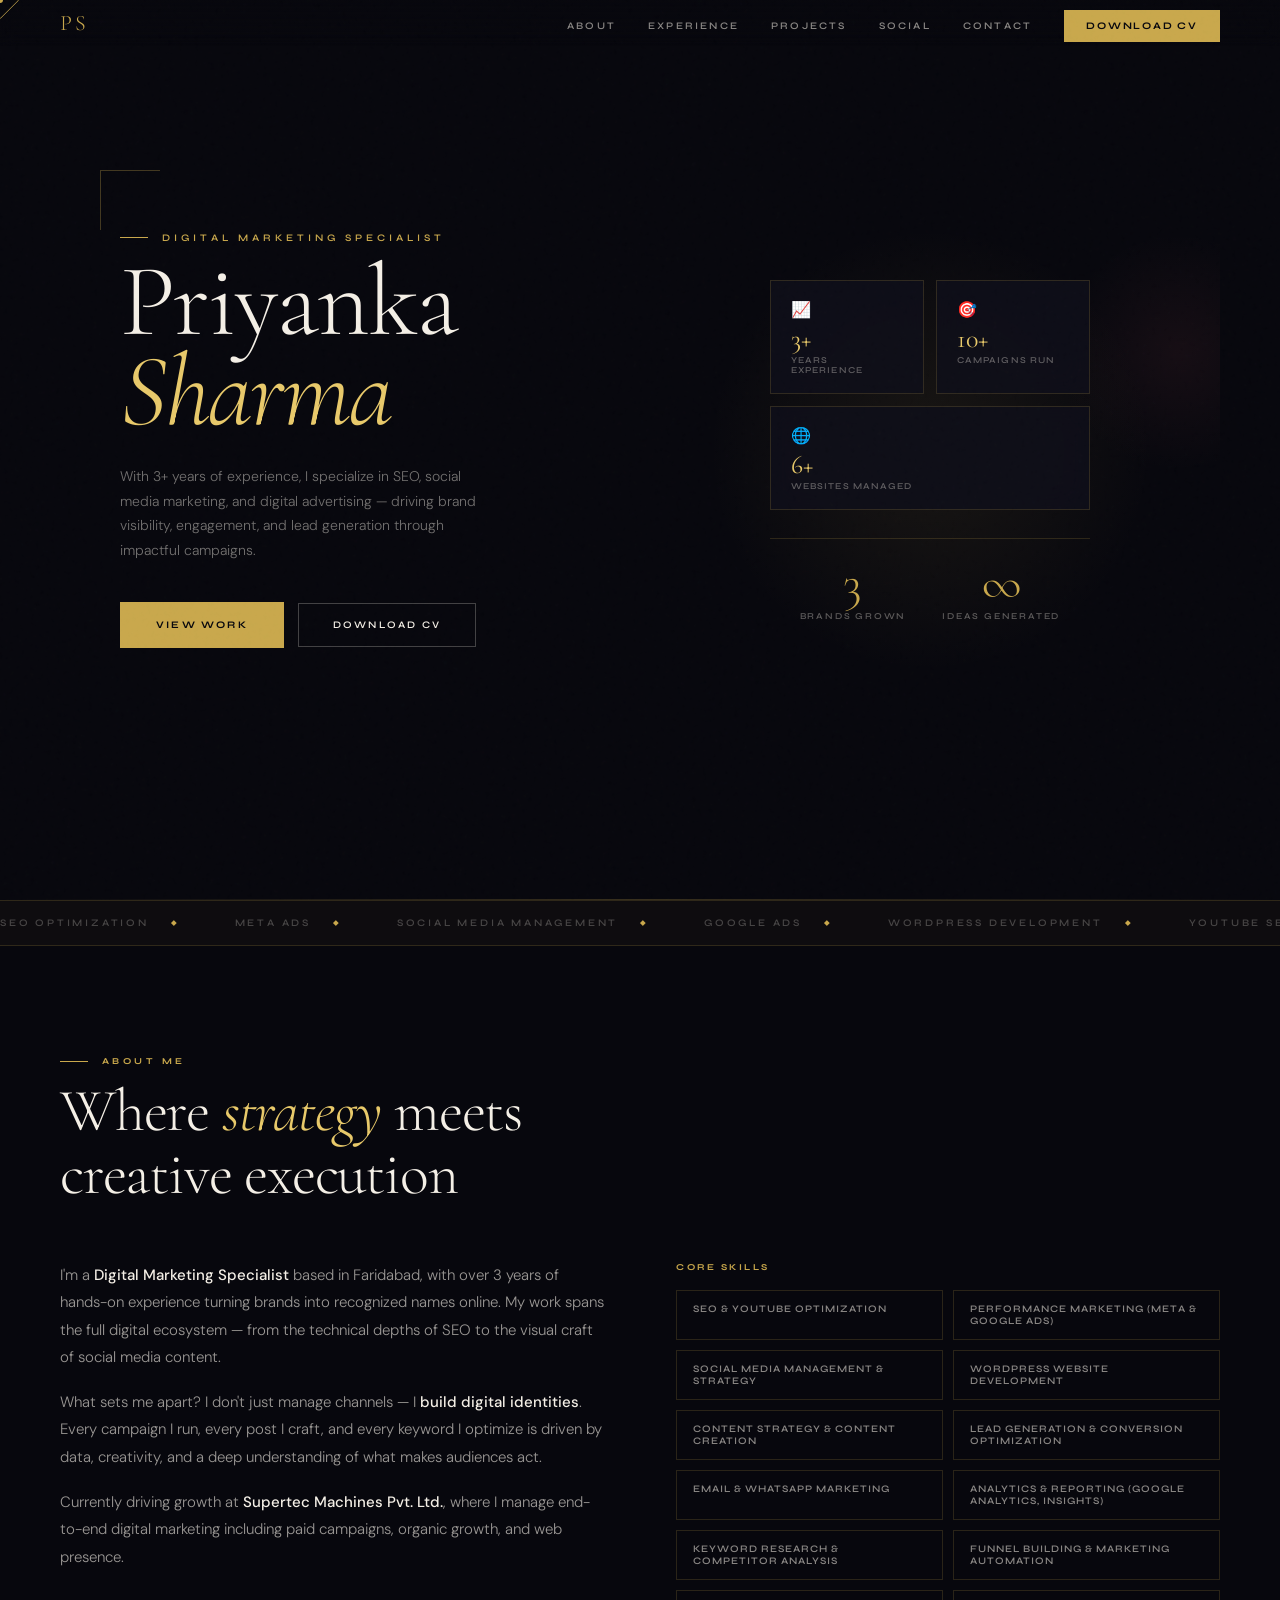
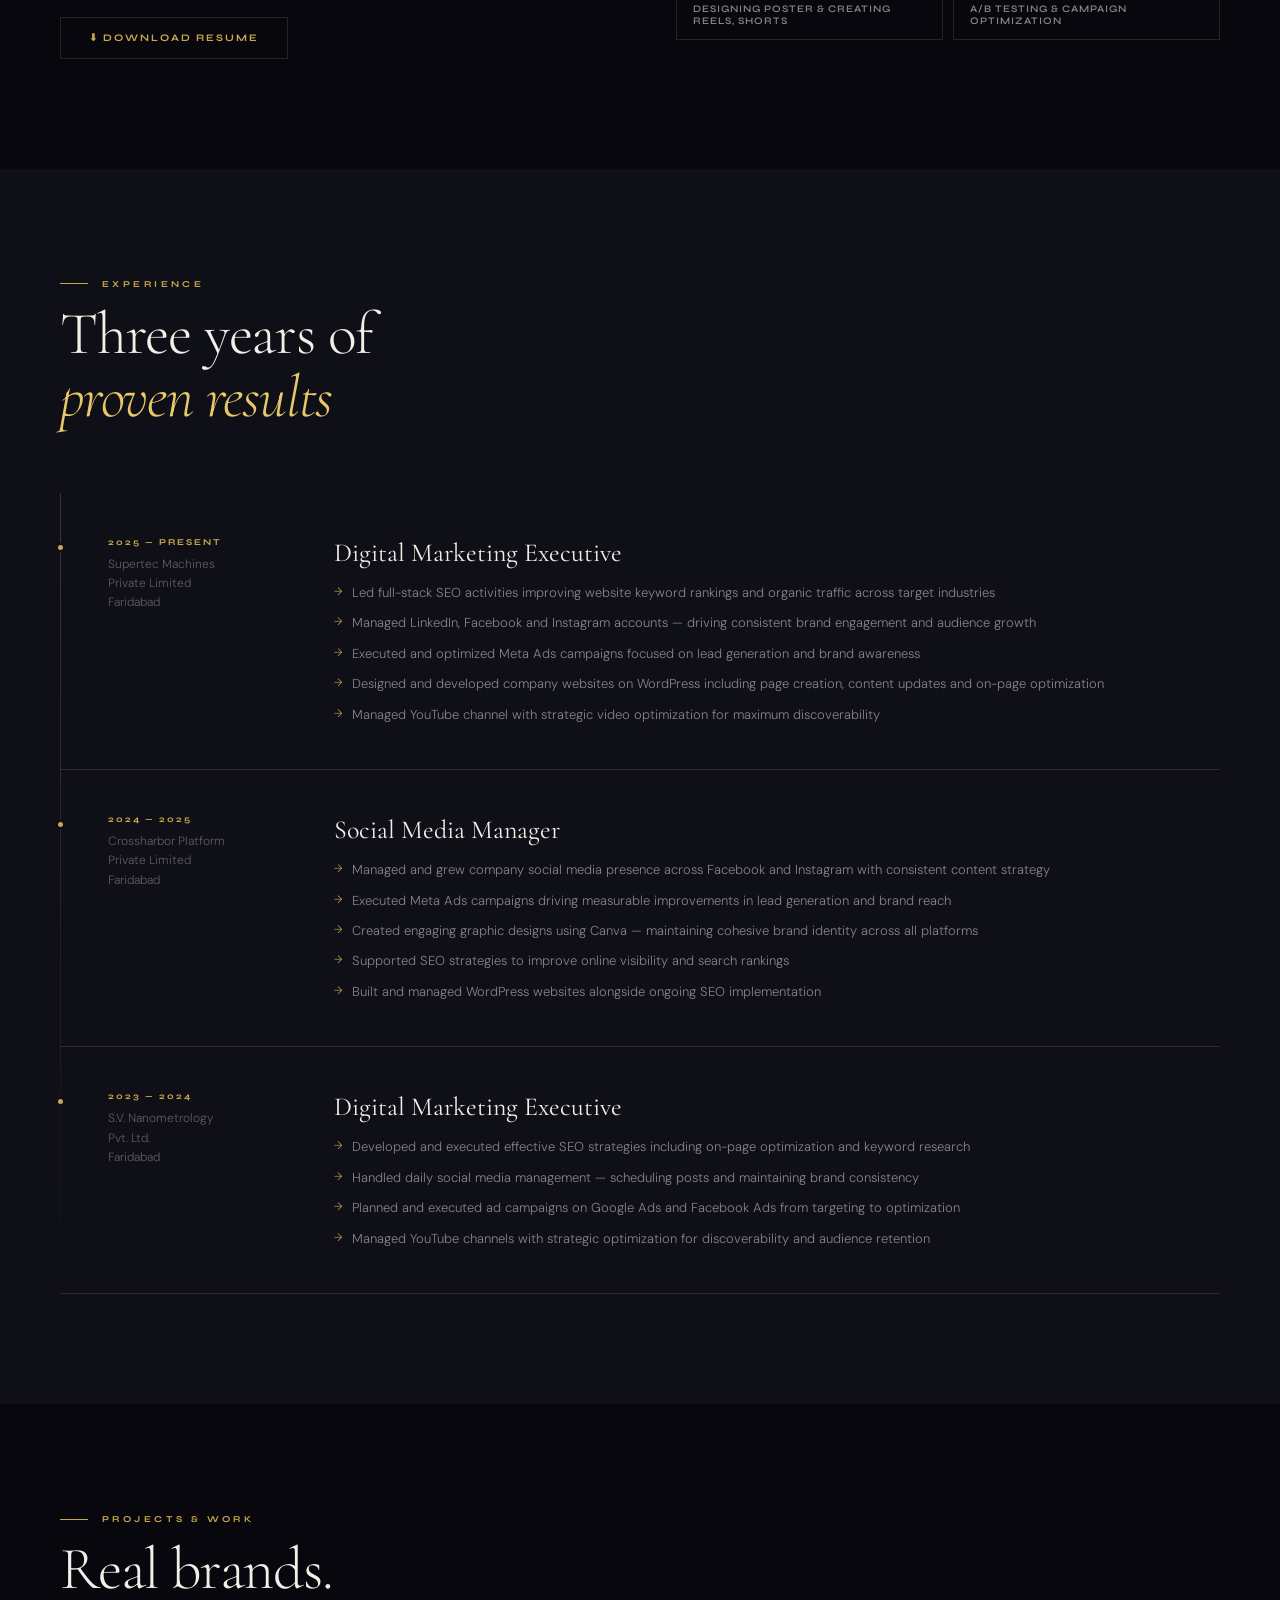
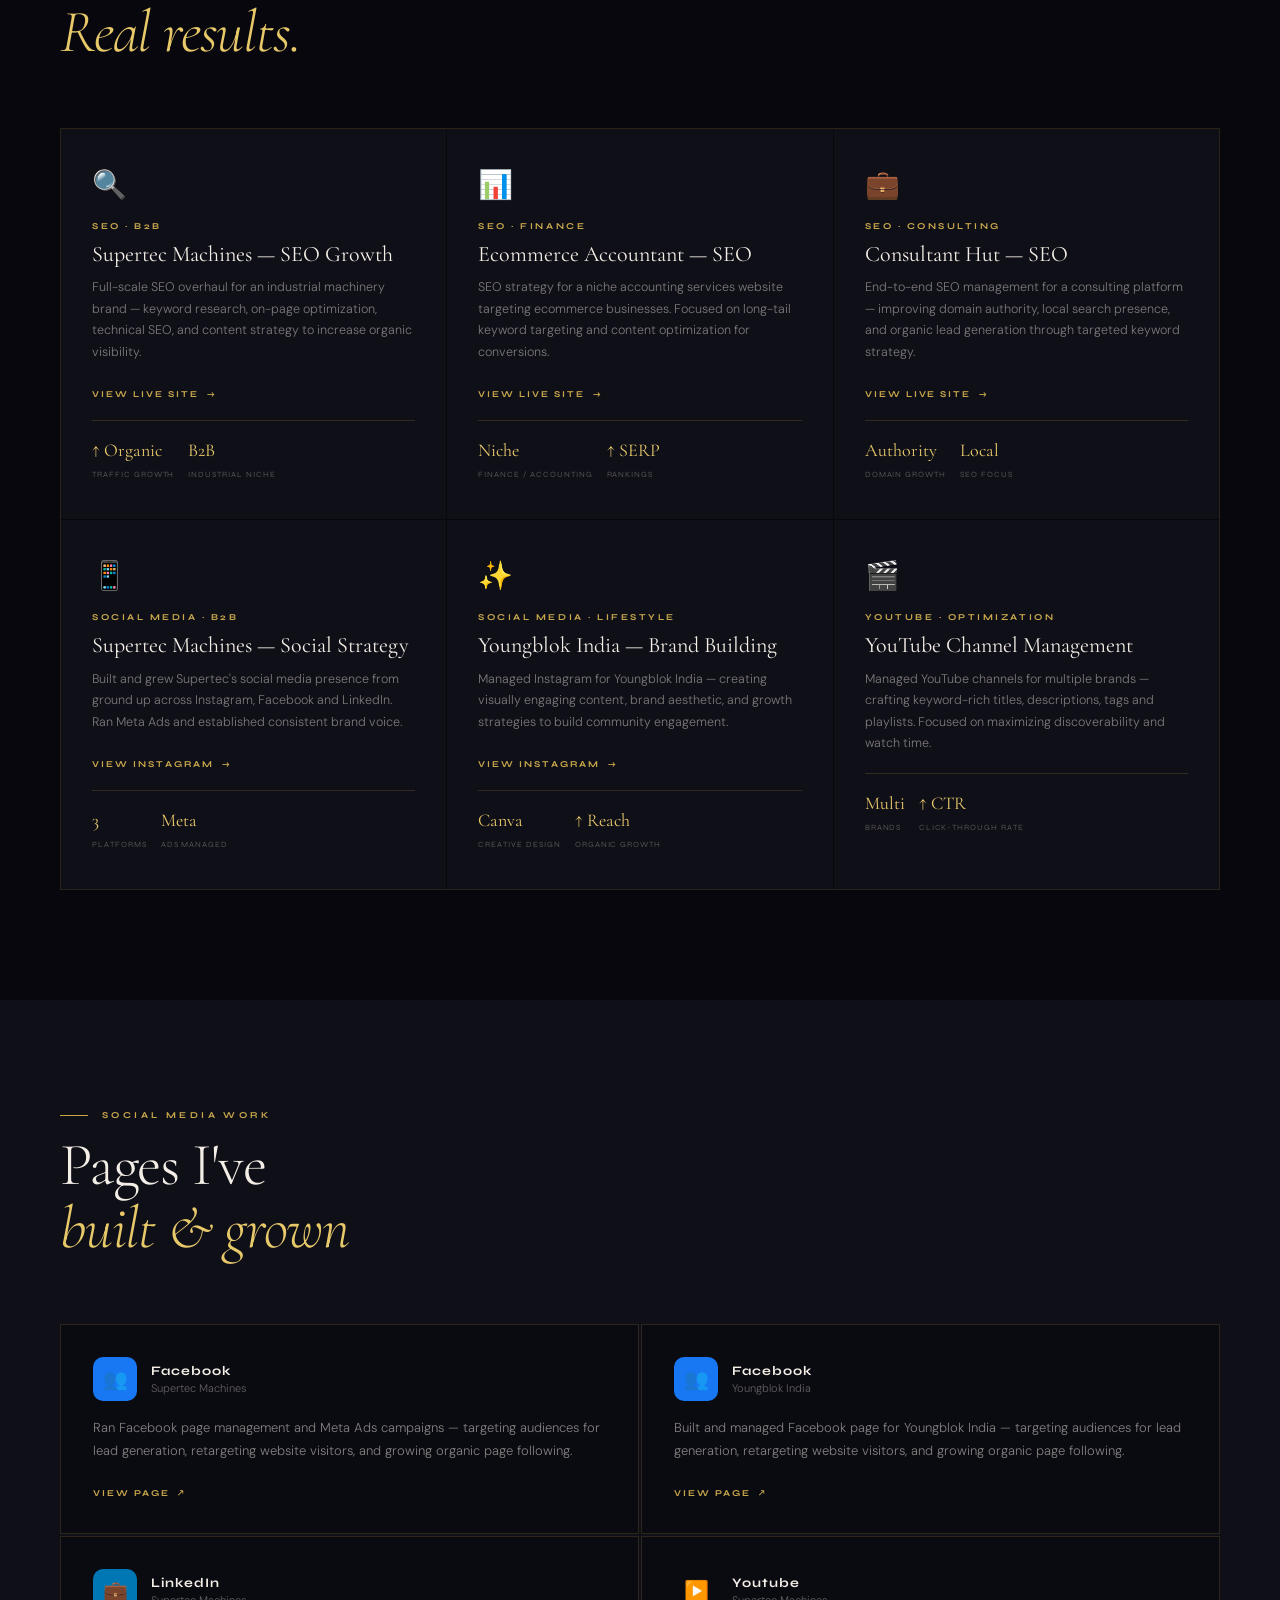
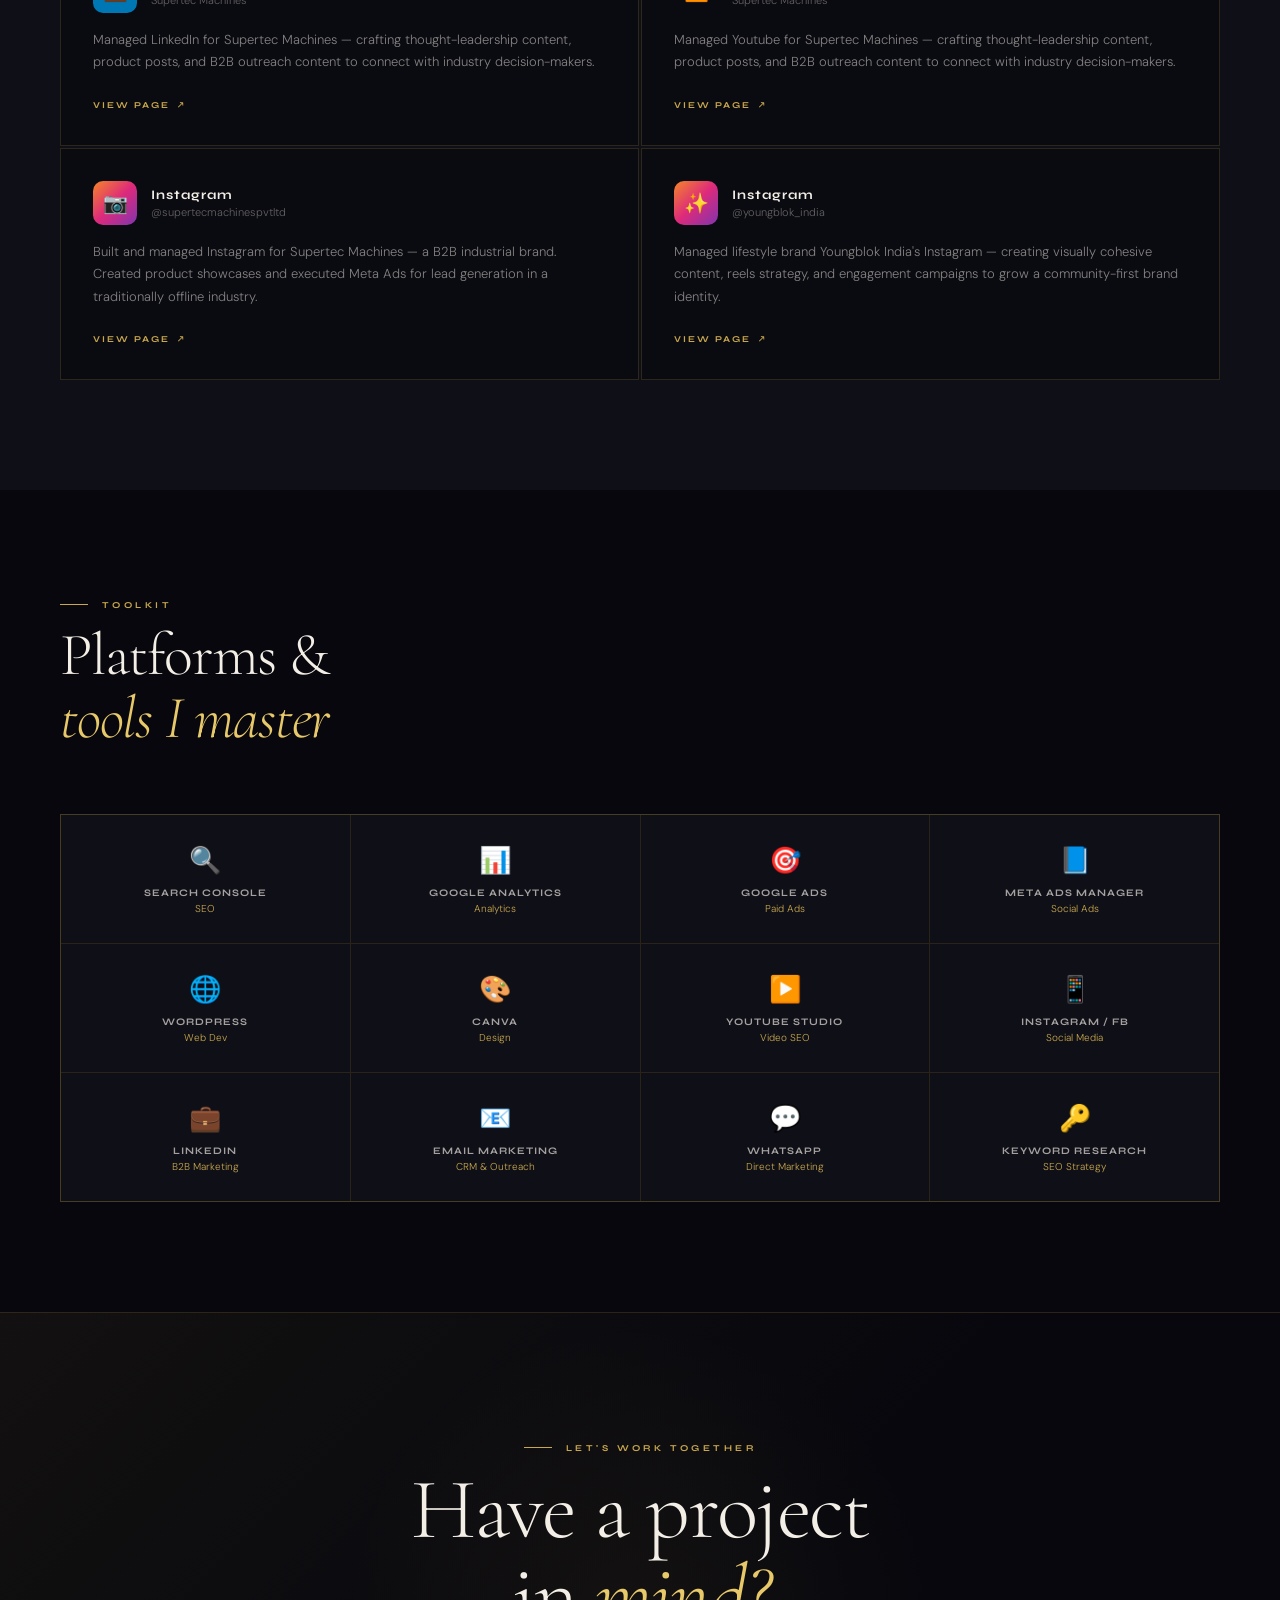
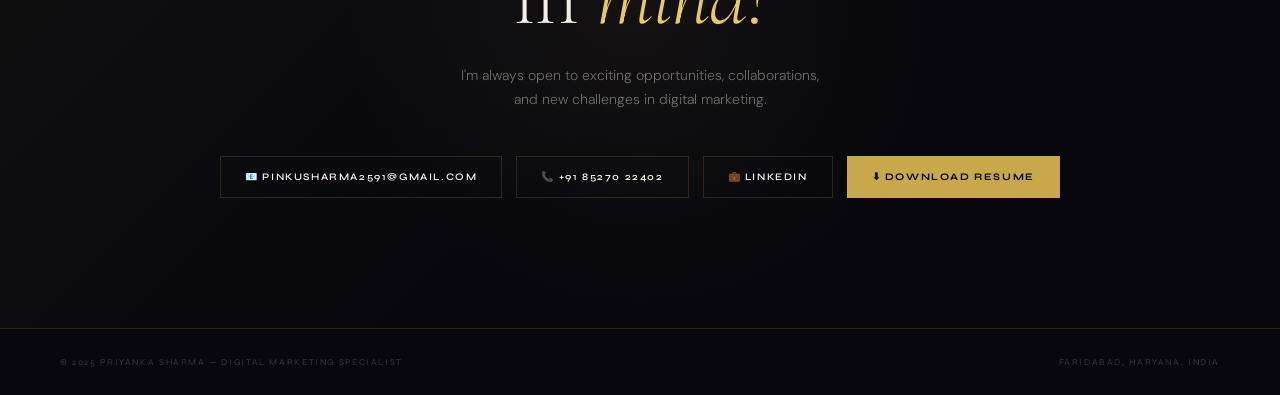
==== commit fbcd7cba: "Update social media sections for Facebook and YouTube" ====
--- a/index.html
+++ b/index.html
@@ -291,6 +291,54 @@
     <div class="social-showcase">
       <div class="social-platform reveal">
         <div class="platform-header">
+          <div class="platform-icon fb">👥</div>
+          <div>
+            <div class="platform-name">Facebook</div>
+            <div class="platform-handle">Supertec Machines</div>
+          </div>
+        </div>
+        <p class="platform-desc">Ran Facebook page management and Meta Ads campaigns — targeting audiences for lead generation, retargeting website visitors, and growing organic page following.</p>
+        <a href="https://www.facebook.com/profile.php?id=100063689182638" target="_blank" rel="noopener noreferrer" class="platform-link">View Page</a>
+      </div>
+      <!-- young block face book -->
+      <div class="social-platform reveal">
+        <div class="platform-header">
+          <div class="platform-icon fb">👥</div>
+          <div>
+            <div class="platform-name">Facebook</div>
+            <div class="platform-handle">Youngblok India</div>
+          </div>
+        </div>
+        <p class="platform-desc">Built and managed Facebook page for Youngblok India — targeting audiences for lead generation, retargeting website visitors, and growing organic page following.</p>
+        <a href="https://www.facebook.com/share/1CjeyEXDLN/" target="_blank" rel="noopener noreferrer" class="platform-link">View Page</a>
+      </div>
+<!-- linkedin -->
+      <div class="social-platform reveal">
+        <div class="platform-header">
+          <div class="platform-icon li">💼</div>
+          <div>
+            <div class="platform-name">LinkedIn</div>
+            <div class="platform-handle">Supertec Machines</div>
+          </div>
+        </div>
+        <p class="platform-desc">Managed LinkedIn for Supertec Machines — crafting thought-leadership content, product posts, and B2B outreach content to connect with industry decision-makers.</p>
+        <a href="https://www.linkedin.com/company/110881069/" target="_blank" rel="noopener noreferrer" class="platform-link">View Page</a>
+      </div>
+      <!-- Youtube -->
+      <div class="social-platform reveal">
+        <div class="platform-header">
+          <div class="platform-icon yt">▶️</div>
+          <div>
+            <div class="platform-name">Youtube</div>
+            <div class="platform-handle">Supertec Machines</div>
+          </div>
+        </div>
+        <p class="platform-desc">Managed Youtube for Supertec Machines — crafting thought-leadership content, product posts, and B2B outreach content to connect with industry decision-makers.</p>
+        <a href="https://youtube.com/@supertecmachines1984?si=lJX7kaq7aN4XGaYu" target="_blank" rel="noopener noreferrer" class="platform-link">View Page</a>
+      </div>
+
+      <div class="social-platform reveal">
+        <div class="platform-header">
           <div class="platform-icon ig">📷</div>
           <div>
             <div class="platform-name">Instagram</div>
@@ -311,28 +359,8 @@
         <p class="platform-desc">Managed lifestyle brand Youngblok India's Instagram — creating visually cohesive content, reels strategy, and engagement campaigns to grow a community-first brand identity.</p>
         <a href="https://www.instagram.com/youngblok_india/" target="_blank" rel="noopener noreferrer" class="platform-link">View Page</a>
       </div>
-      <div class="social-platform reveal">
-        <div class="platform-header">
-          <div class="platform-icon li">💼</div>
-          <div>
-            <div class="platform-name">LinkedIn</div>
-            <div class="platform-handle">Supertec Machines</div>
-          </div>
-        </div>
-        <p class="platform-desc">Managed LinkedIn for Supertec Machines — crafting thought-leadership content, product posts, and B2B outreach content to connect with industry decision-makers.</p>
-        <a href="https://www.linkedin.com/company/110881069/" target="_blank" rel="noopener noreferrer" class="platform-link">View Page</a>
-      </div>
-      <div class="social-platform reveal">
-        <div class="platform-header">
-          <div class="platform-icon fb">👥</div>
-          <div>
-            <div class="platform-name">Facebook</div>
-            <div class="platform-handle">Supertec Machines</div>
-          </div>
-        </div>
-        <p class="platform-desc">Ran Facebook page management and Meta Ads campaigns — targeting audiences for lead generation, retargeting website visitors, and growing organic page following.</p>
-        <a href="https://www.facebook.com/profile.php?id=100063689182638" target="_blank" rel="noopener noreferrer" class="platform-link">View Page</a>
-      </div>
+
+      
     </div>
   </section>
 
@@ -377,4 +405,4 @@
 
   <script src="script.js"></script>
 </body>
-</html>+</html>
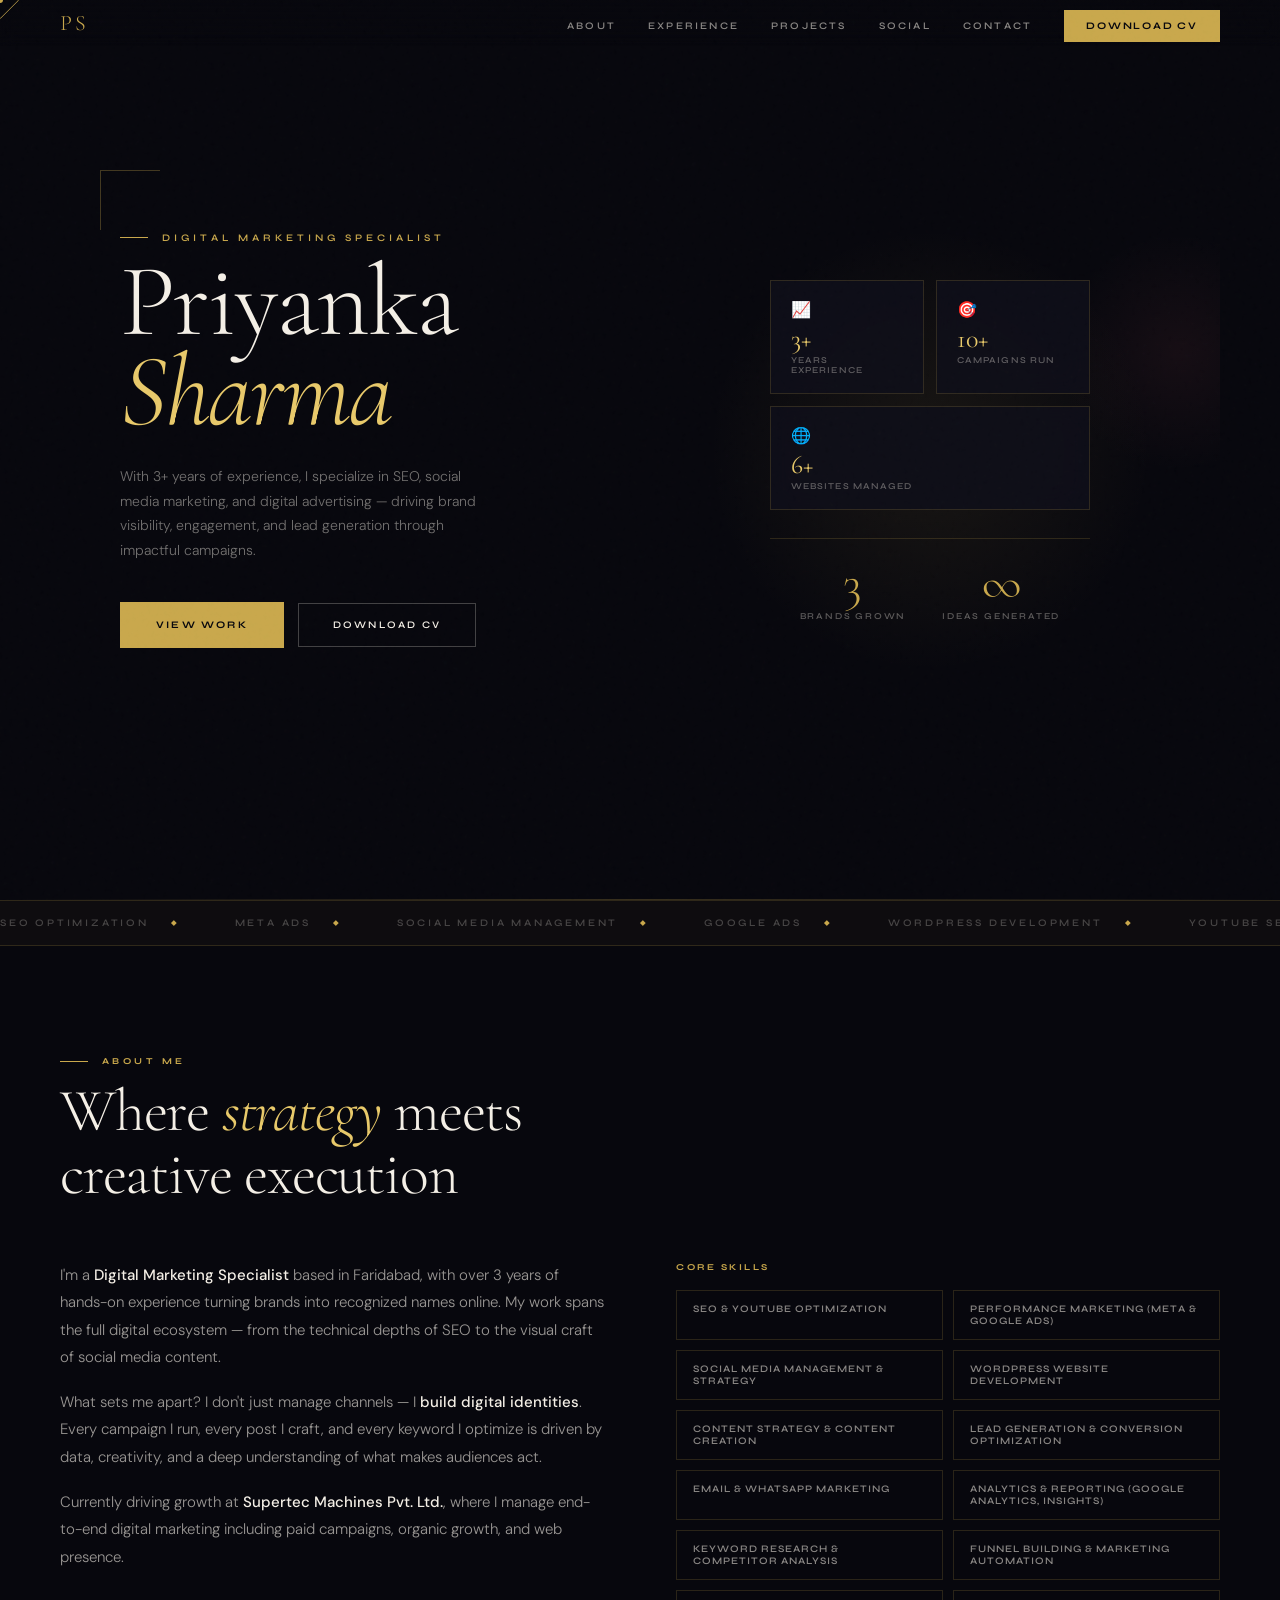
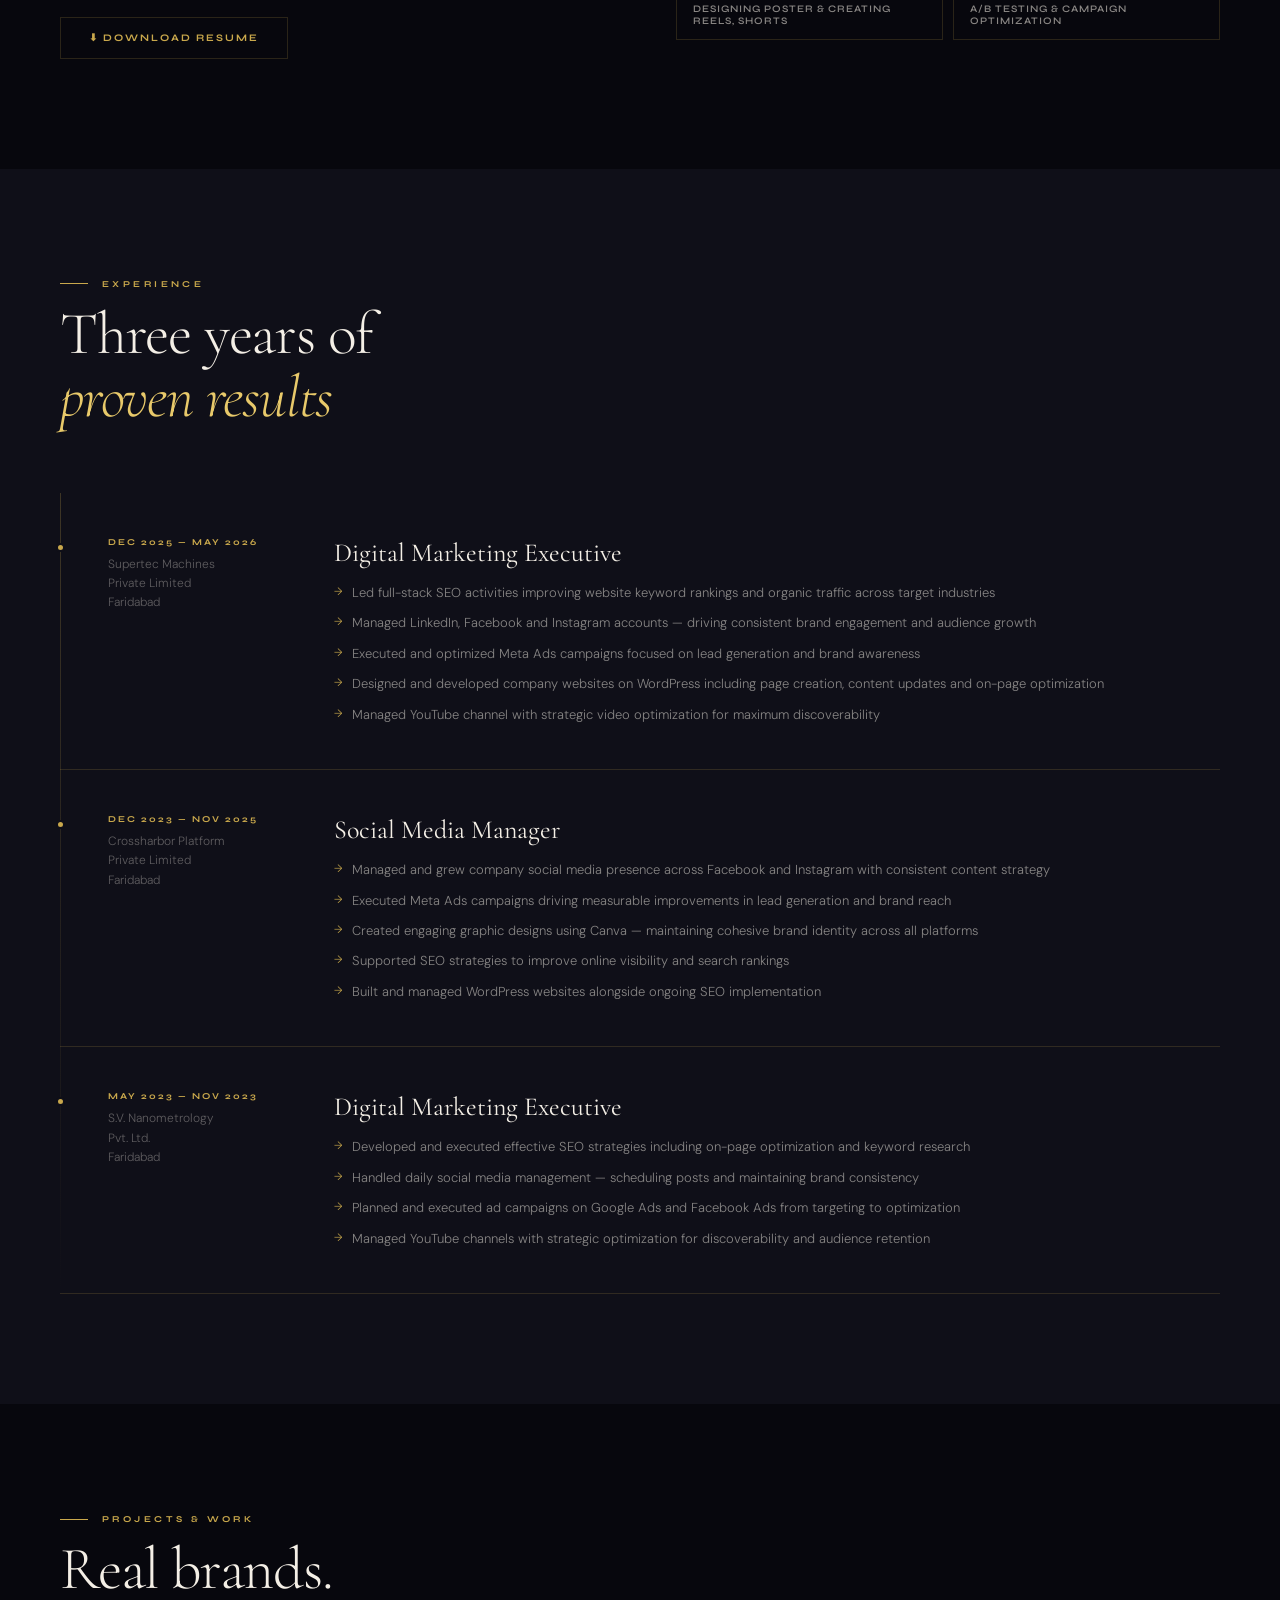
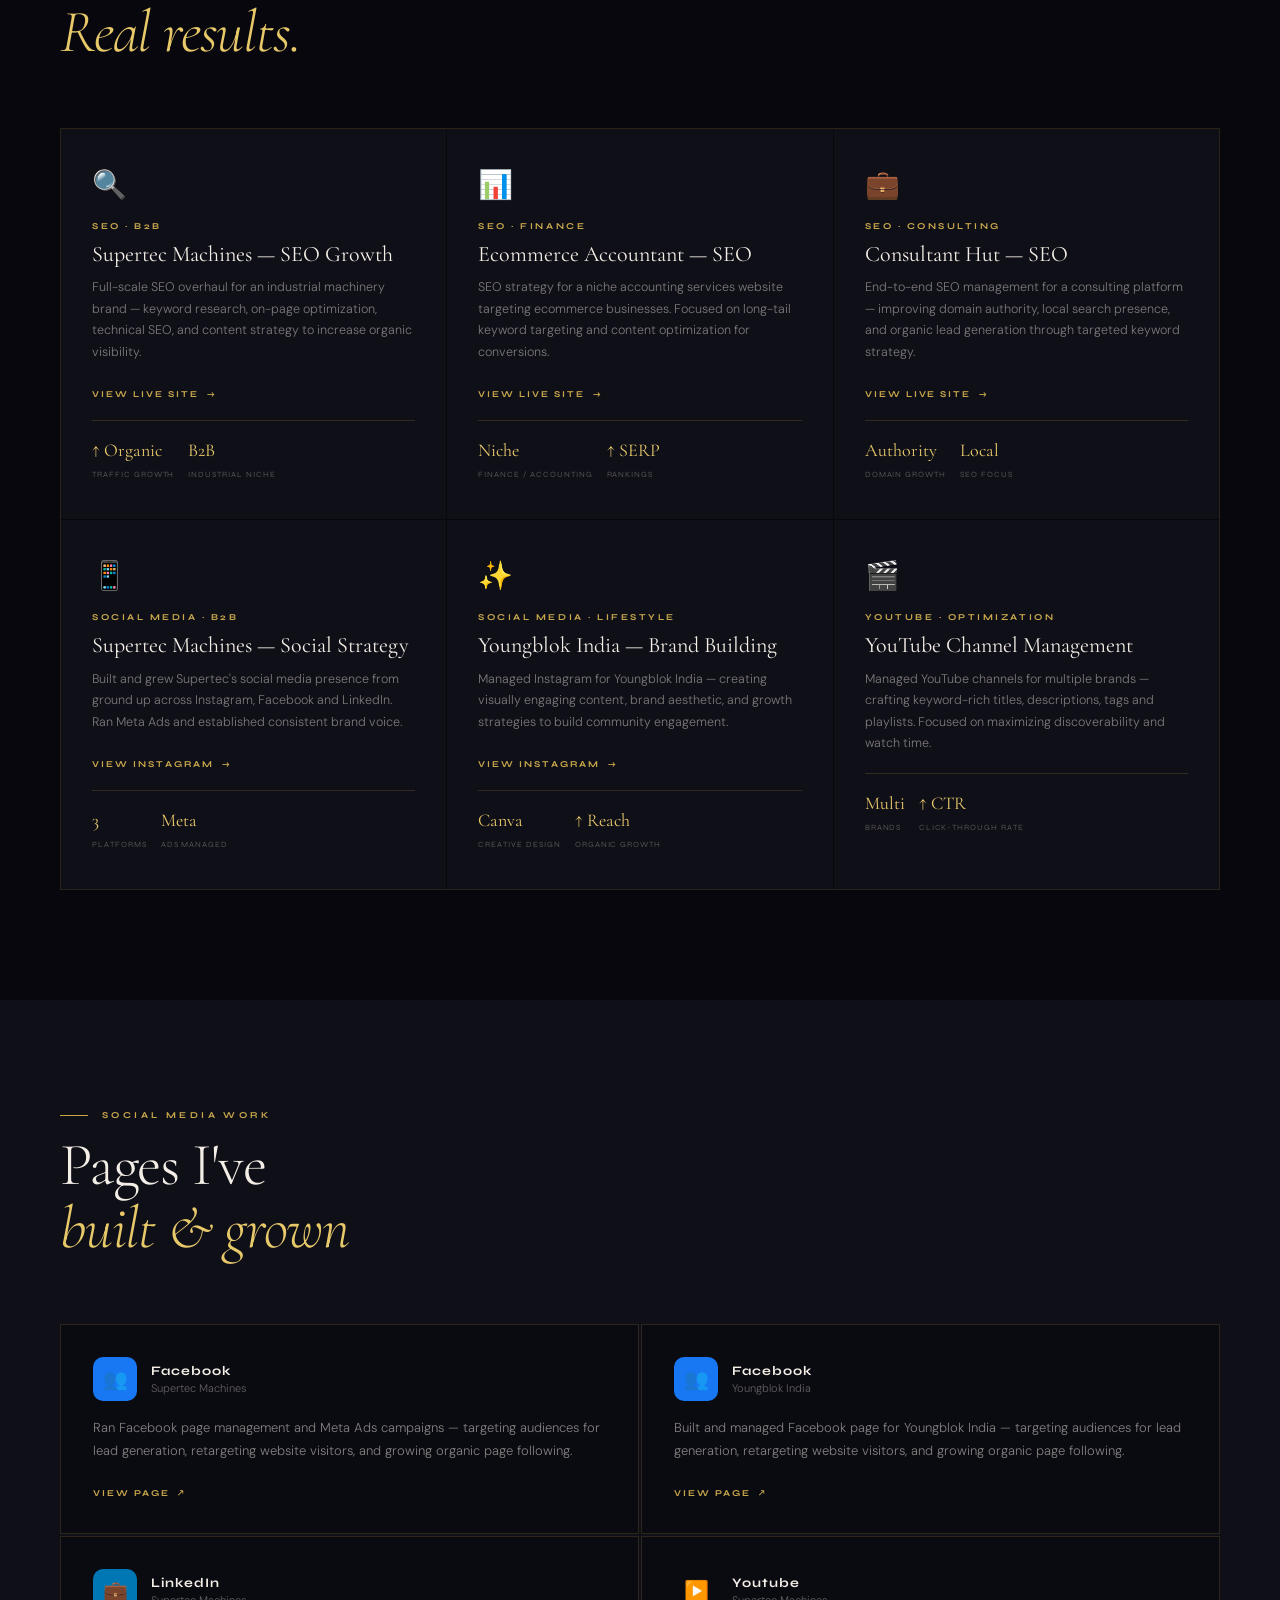
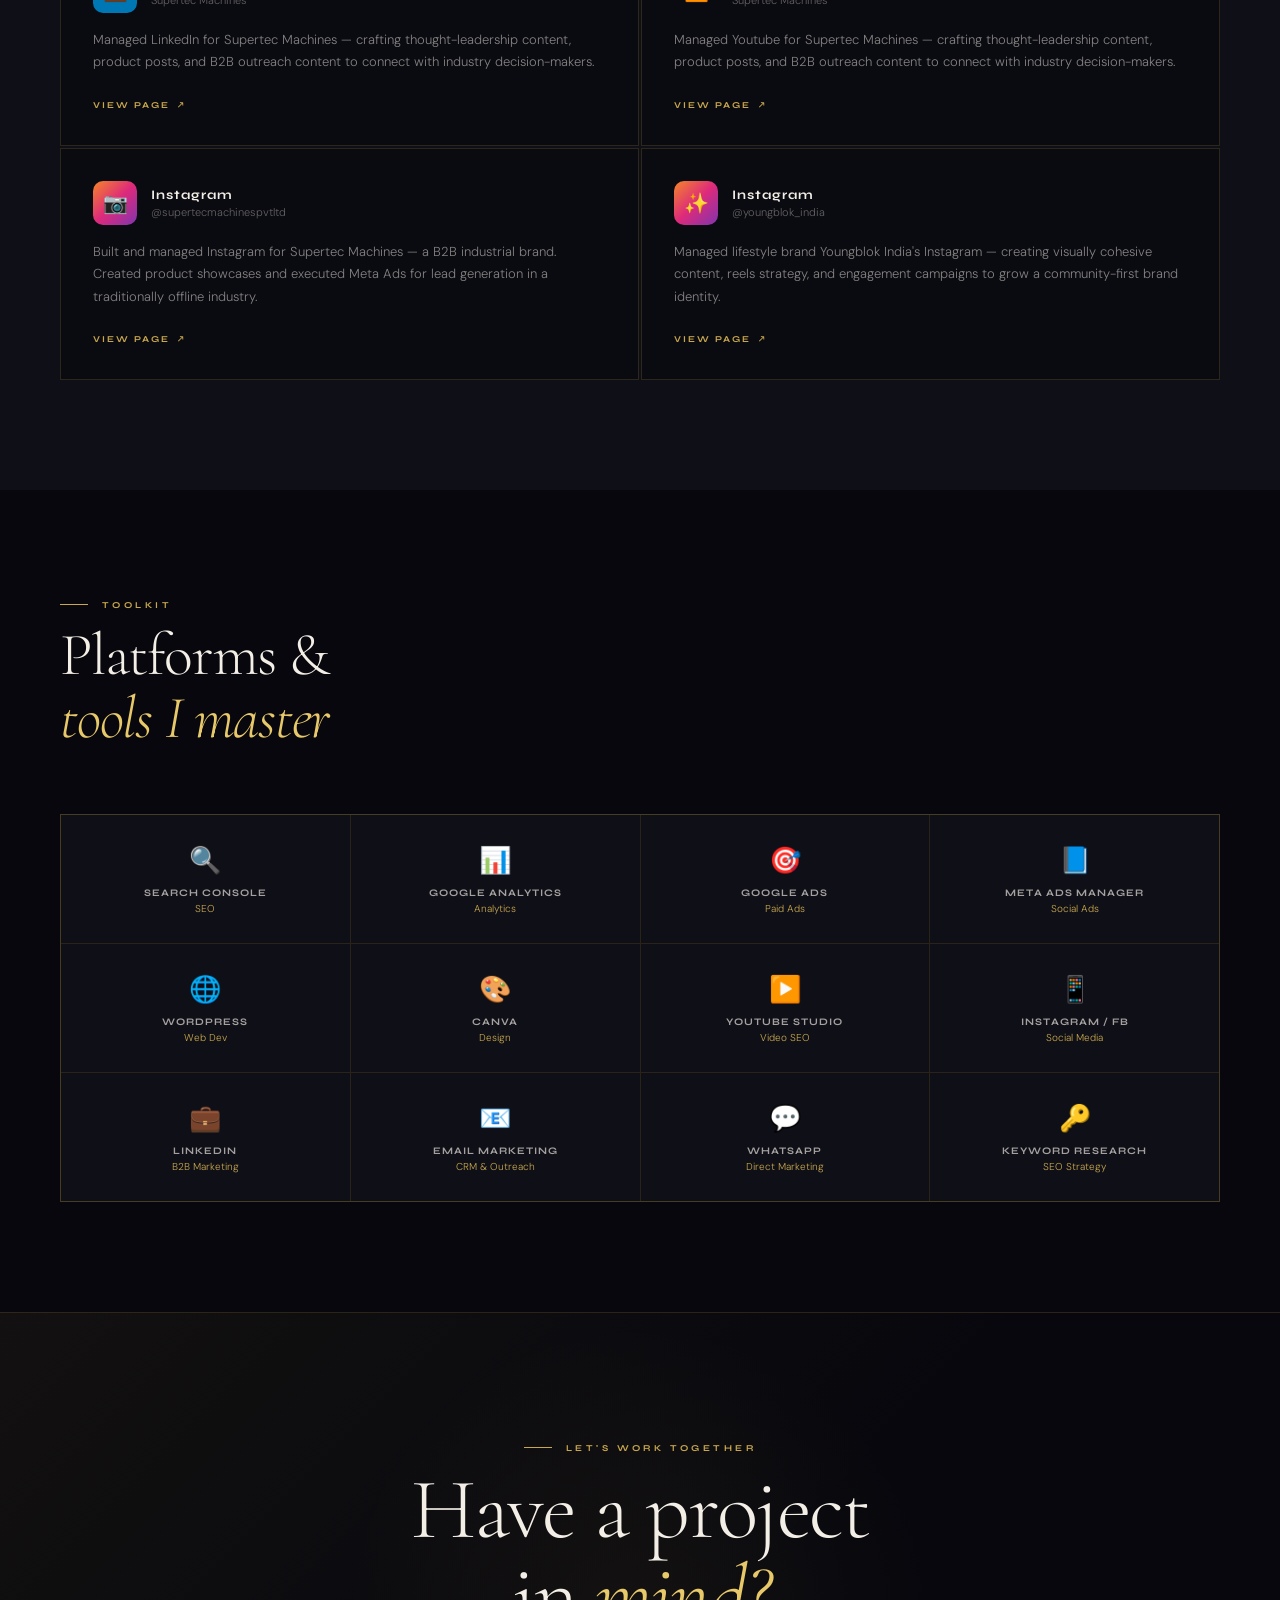
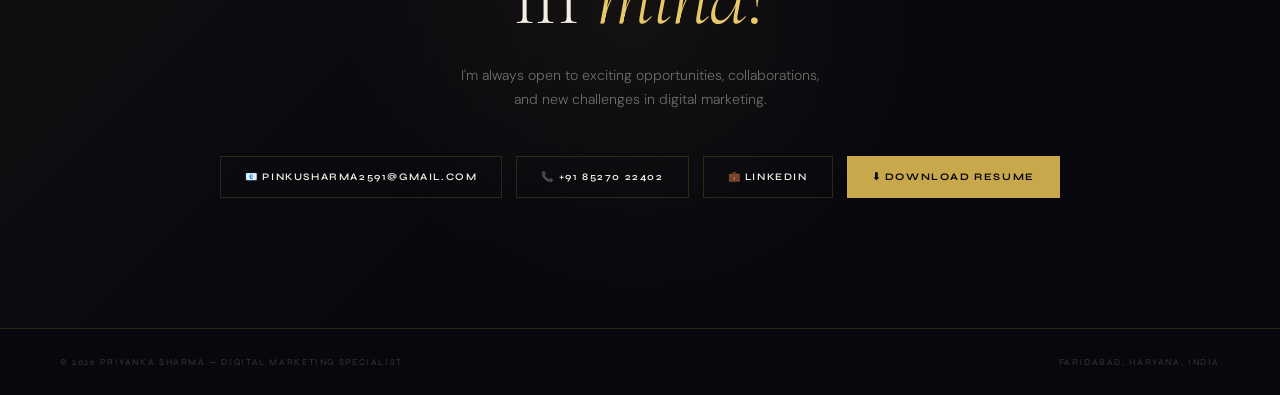
==== commit 30fab69e: "Update employment periods and copyright year in index.html" ====
--- a/index.html
+++ b/index.html
@@ -156,7 +156,7 @@
     <div class="exp-timeline">
       <div class="exp-item reveal">
         <div class="exp-meta">
-          <div class="exp-period">2025 — Present</div>
+          <div class="exp-period">Dec 2025 — May 2026</div>
           <div class="exp-company">Supertec Machines<br />Private Limited<br />Faridabad</div>
         </div>
         <div>
@@ -172,7 +172,7 @@
       </div>
       <div class="exp-item reveal">
         <div class="exp-meta">
-          <div class="exp-period">2024 — 2025</div>
+          <div class="exp-period">Dec 2023 — Nov 2025</div>
           <div class="exp-company">Crossharbor Platform<br />Private Limited<br />Faridabad</div>
         </div>
         <div>
@@ -188,7 +188,7 @@
       </div>
       <div class="exp-item reveal">
         <div class="exp-meta">
-          <div class="exp-period">2023 — 2024</div>
+          <div class="exp-period">May 2023 — Nov 2023</div>
           <div class="exp-company">S.V. Nanometrology<br />Pvt. Ltd.<br />Faridabad</div>
         </div>
         <div>
@@ -399,7 +399,7 @@
 
   <!-- FOOTER -->
   <footer>
-    <p>© 2025 Priyanka Sharma — Digital Marketing Specialist</p>
+    <p>© 2026 Priyanka Sharma — Digital Marketing Specialist</p>
     <p>Faridabad, Haryana, India</p>
   </footer>
 
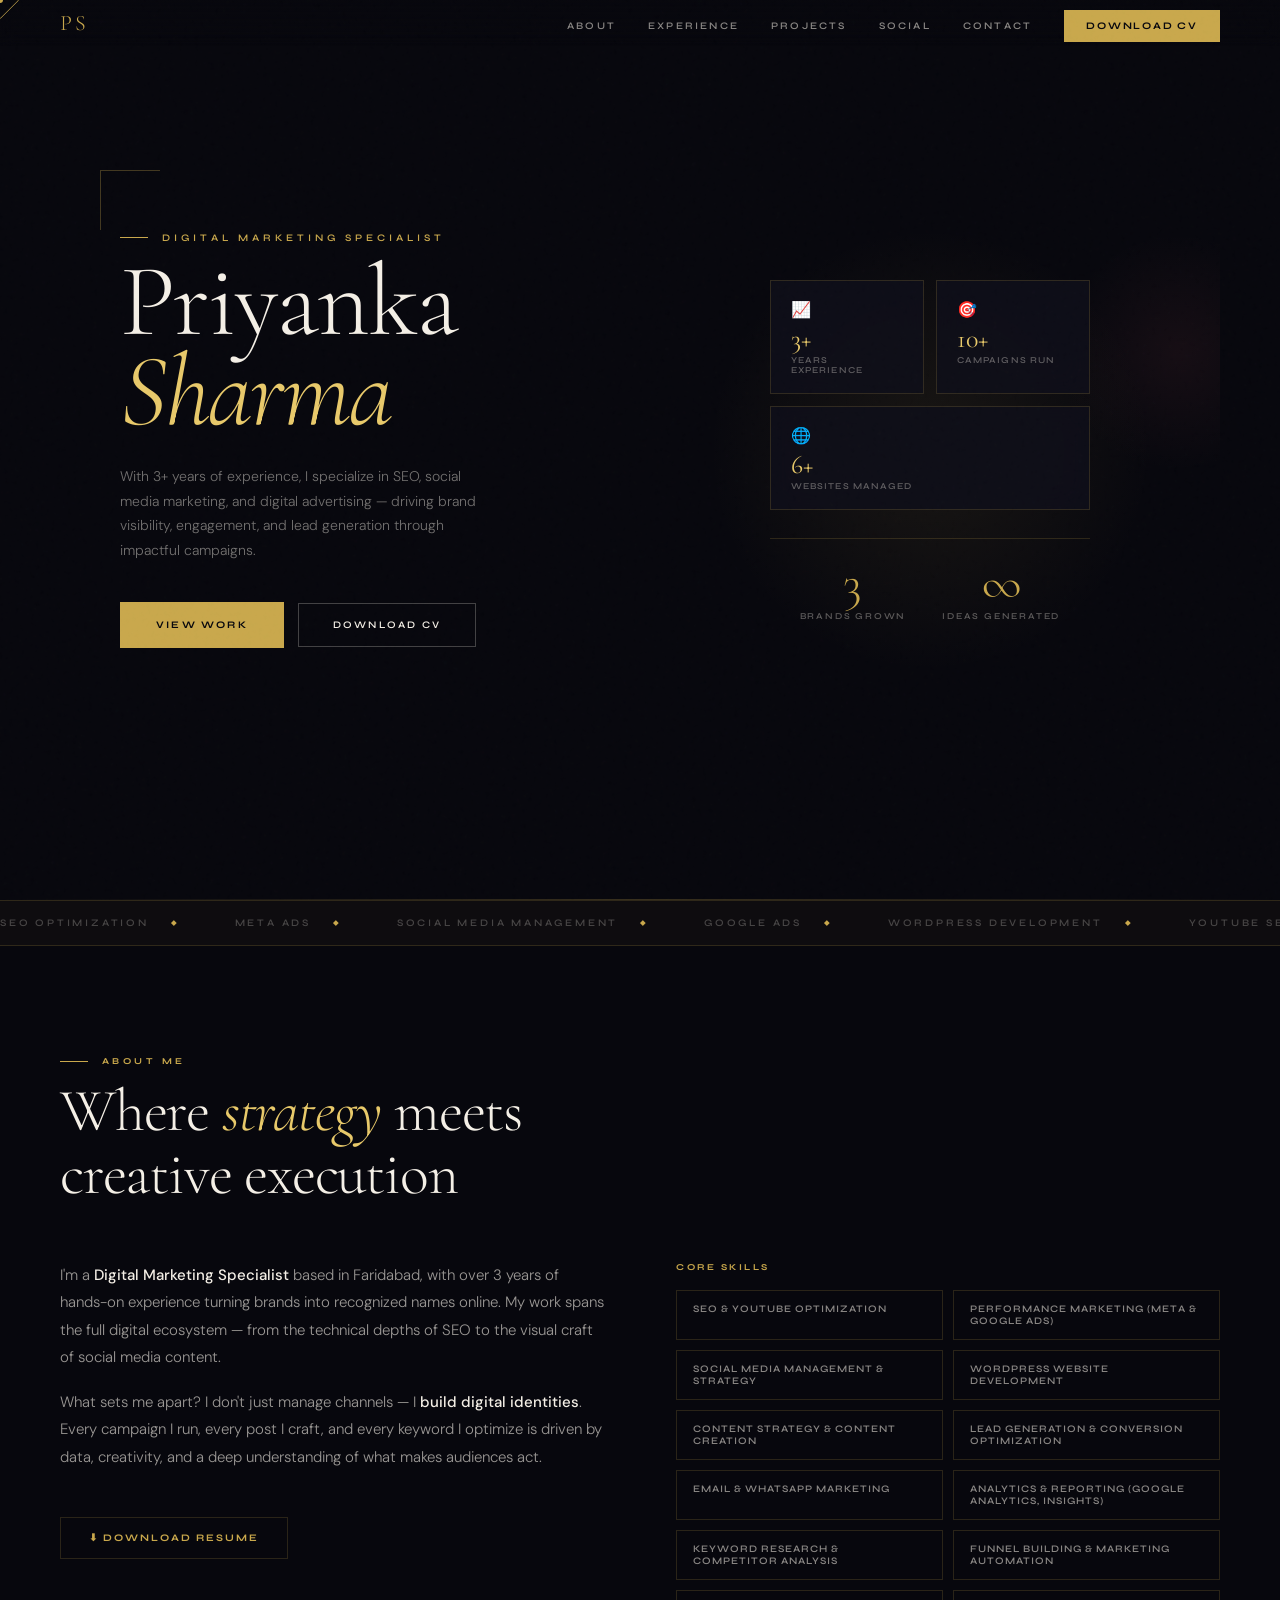
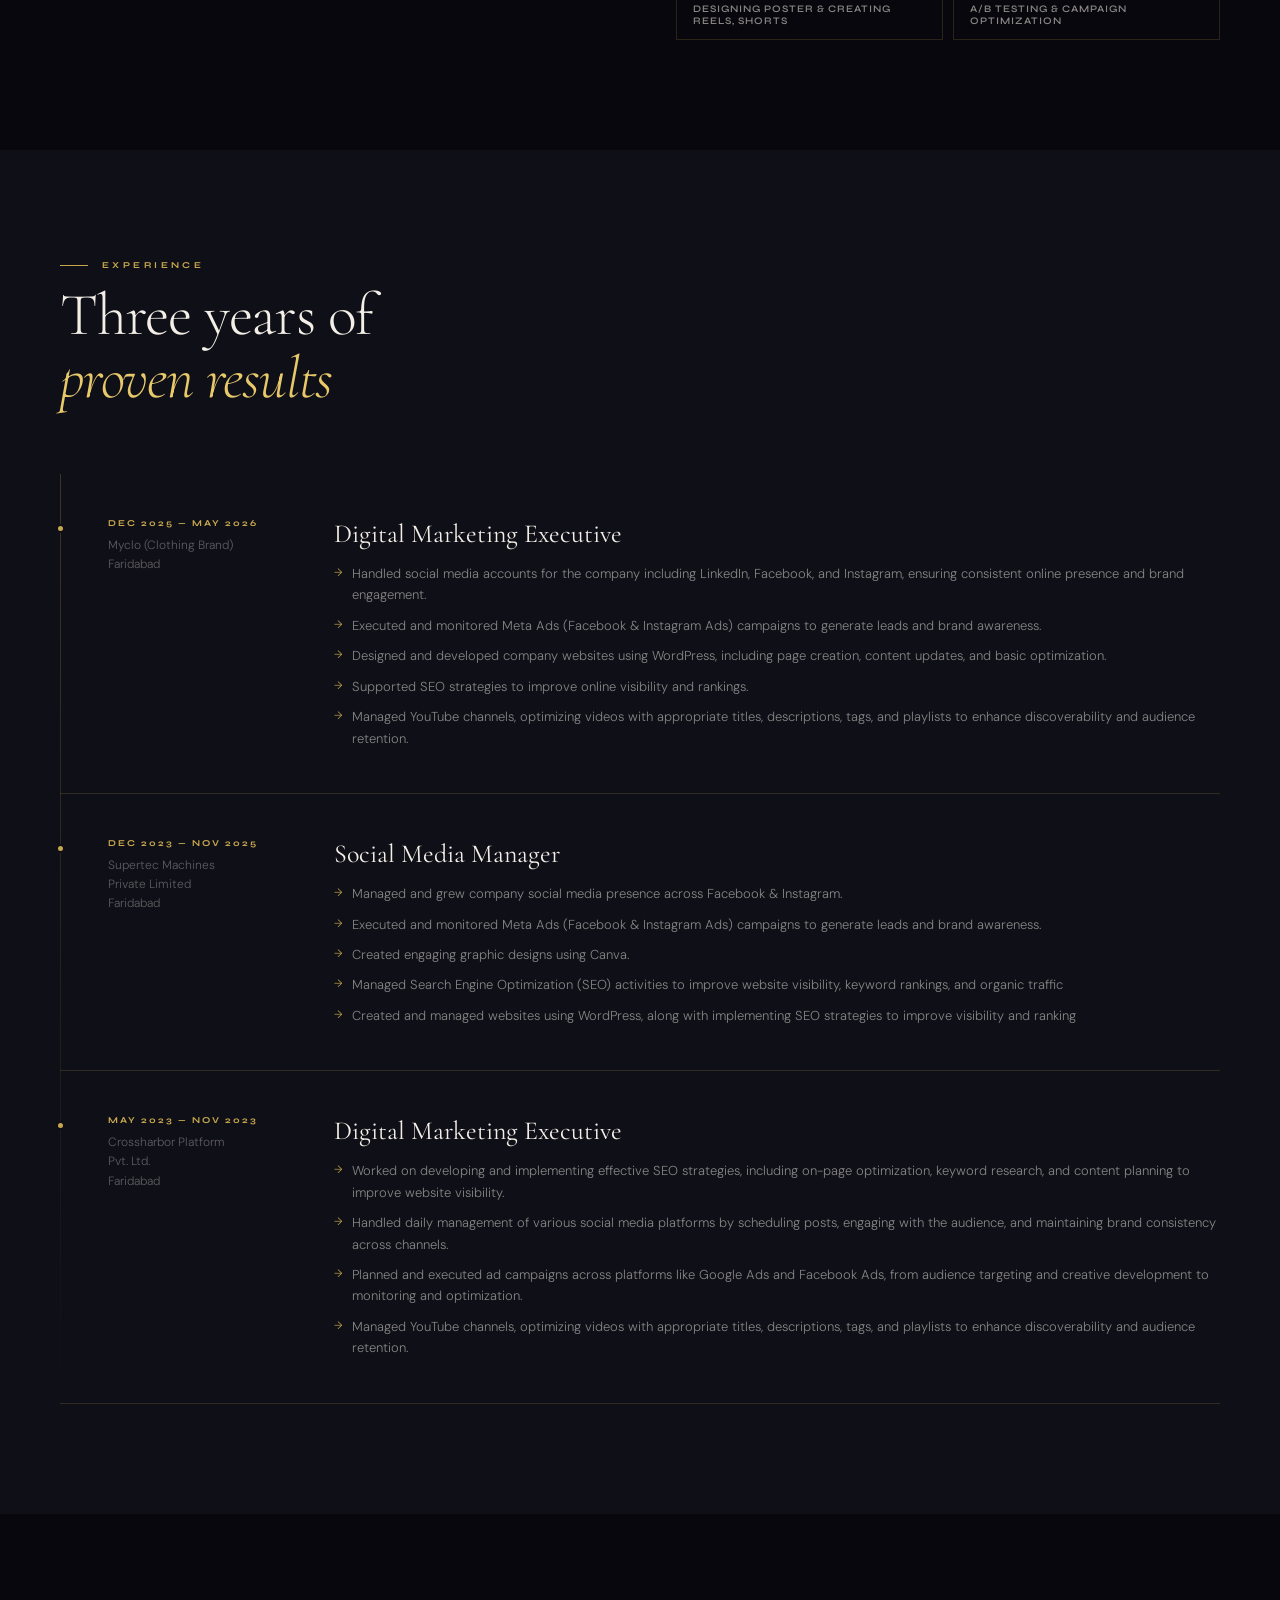
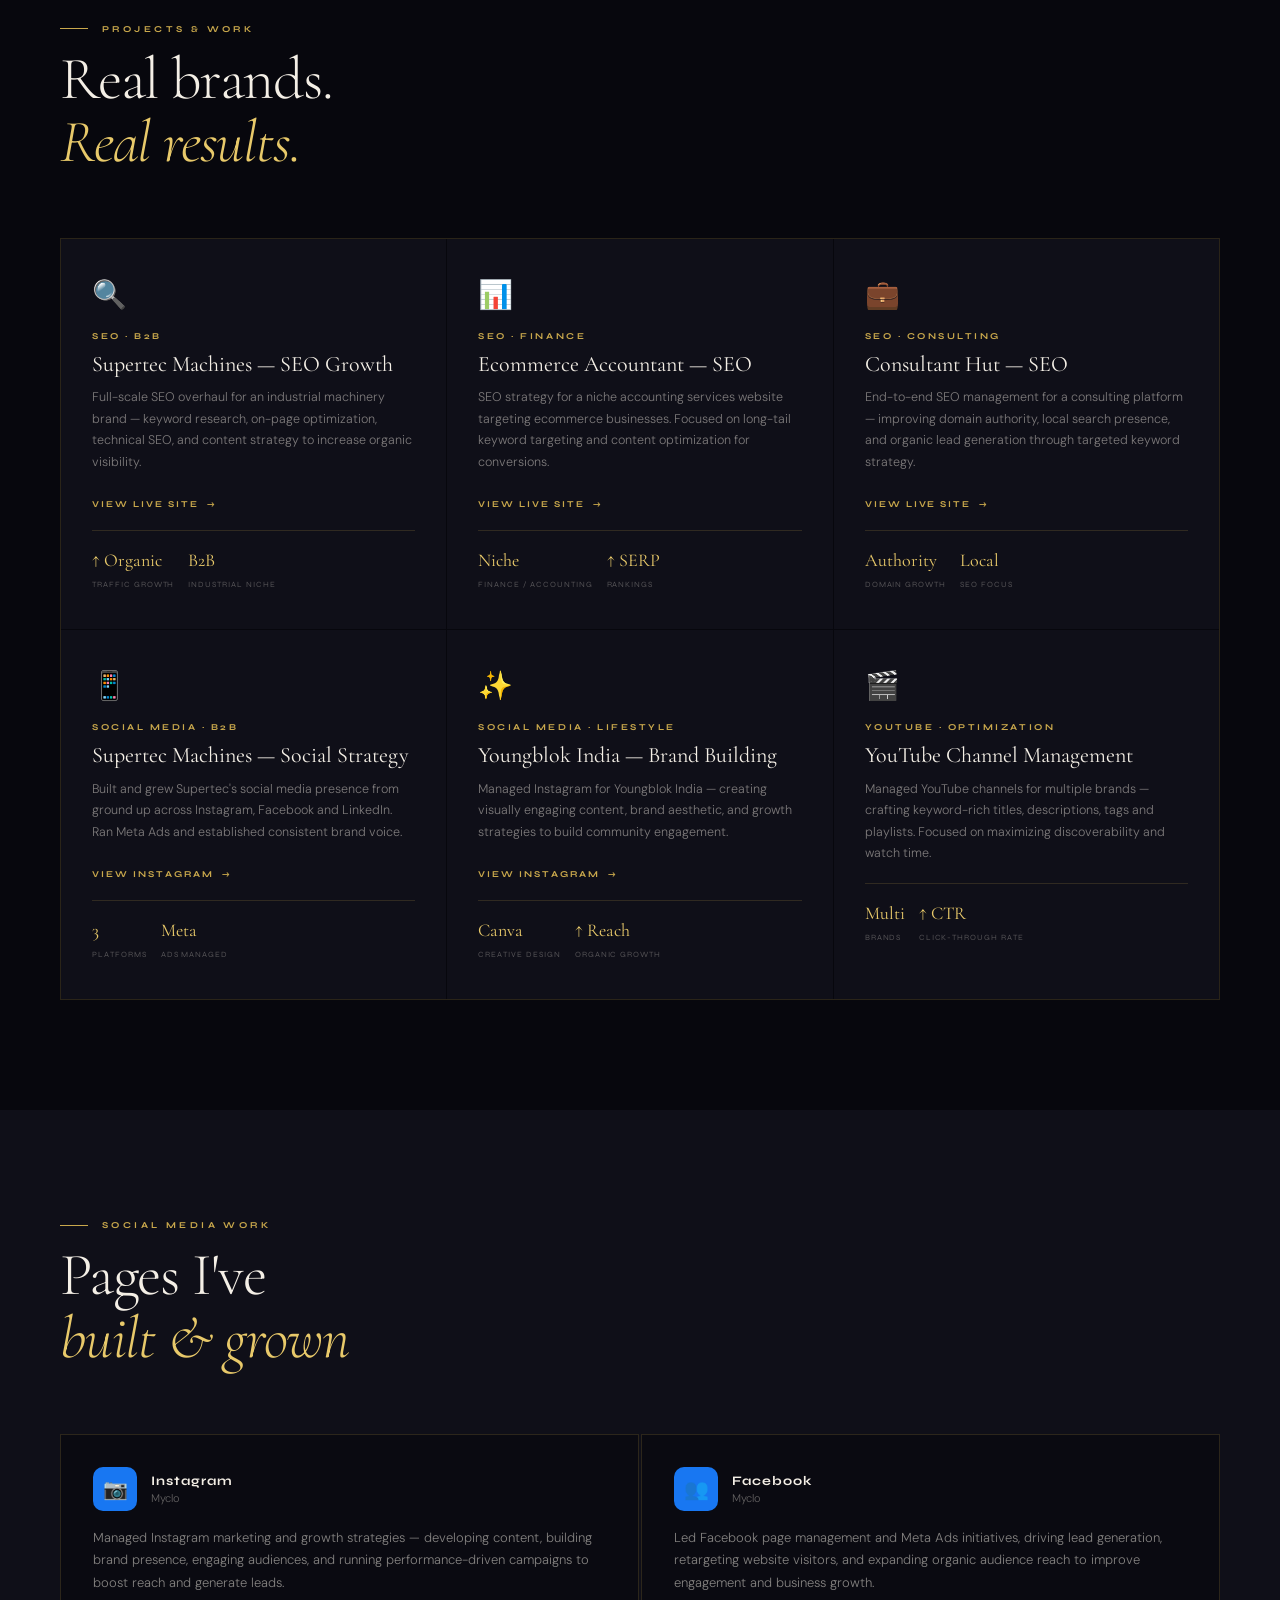
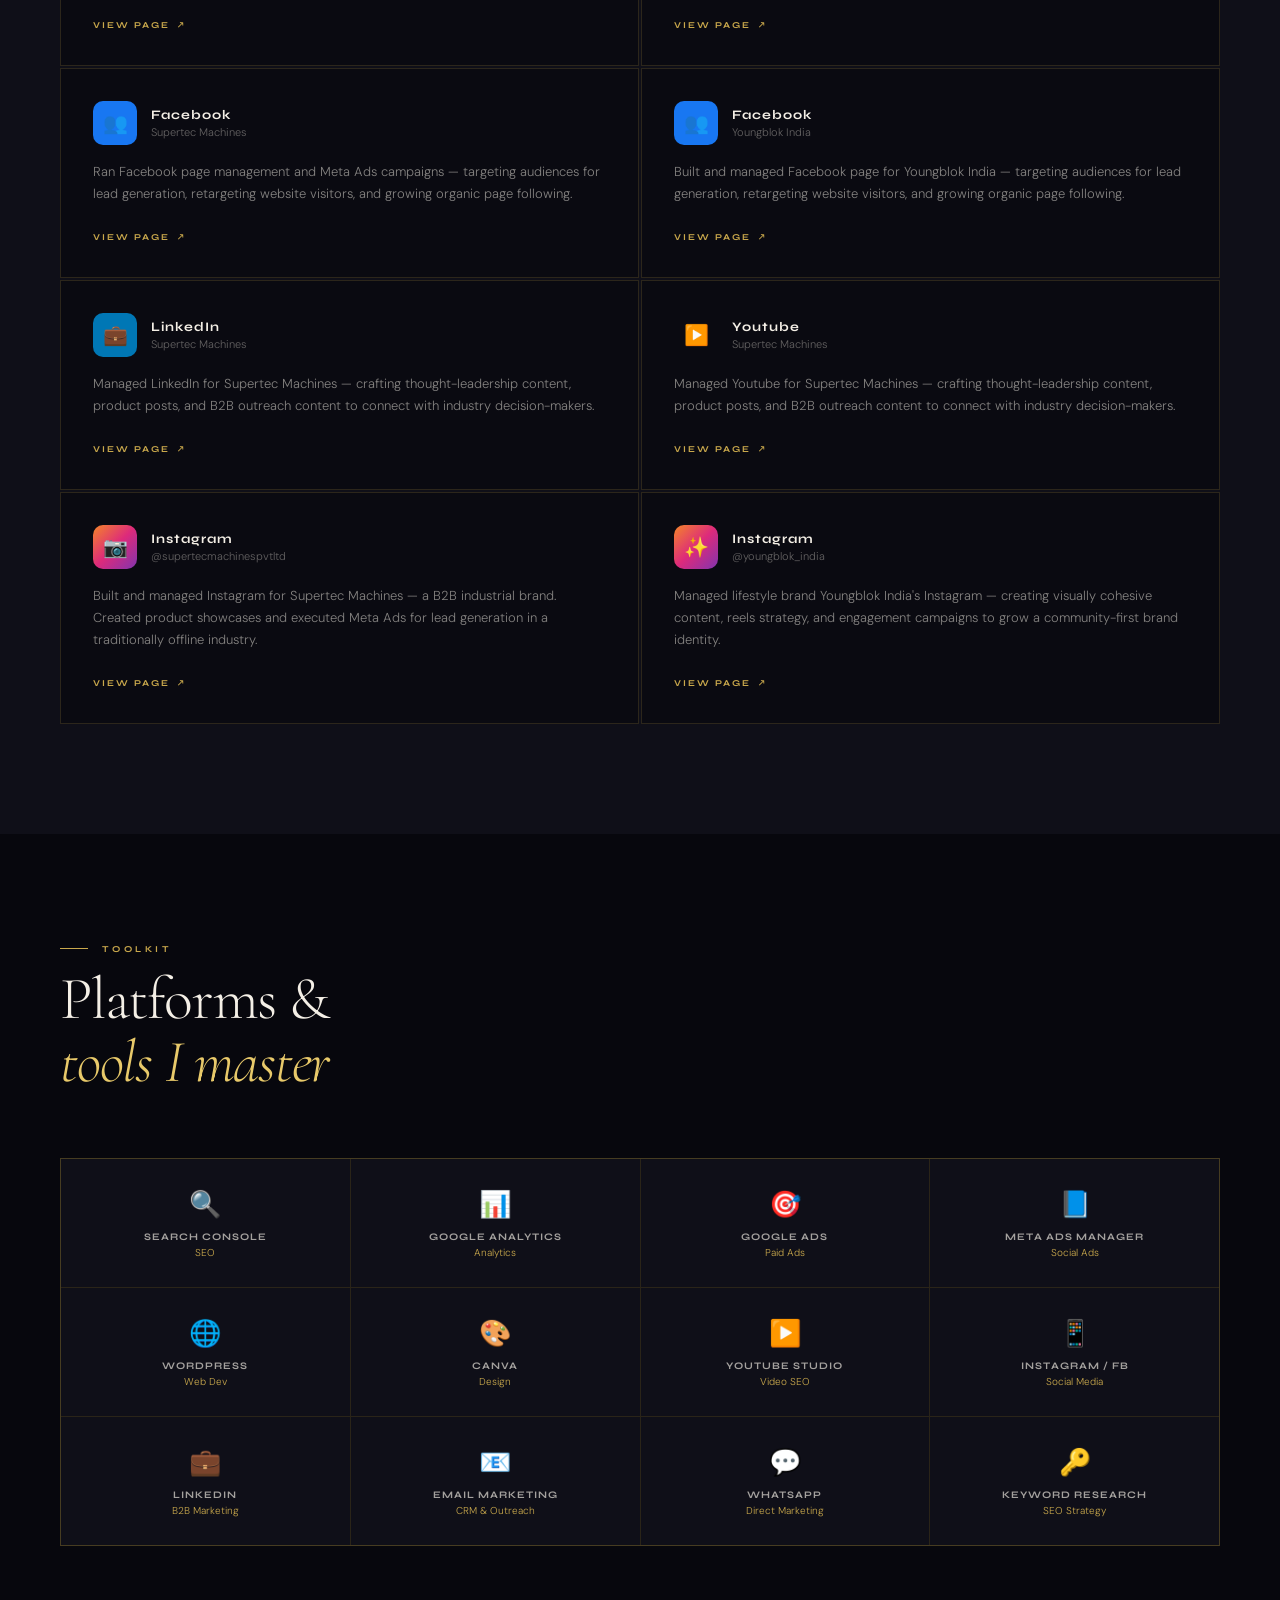
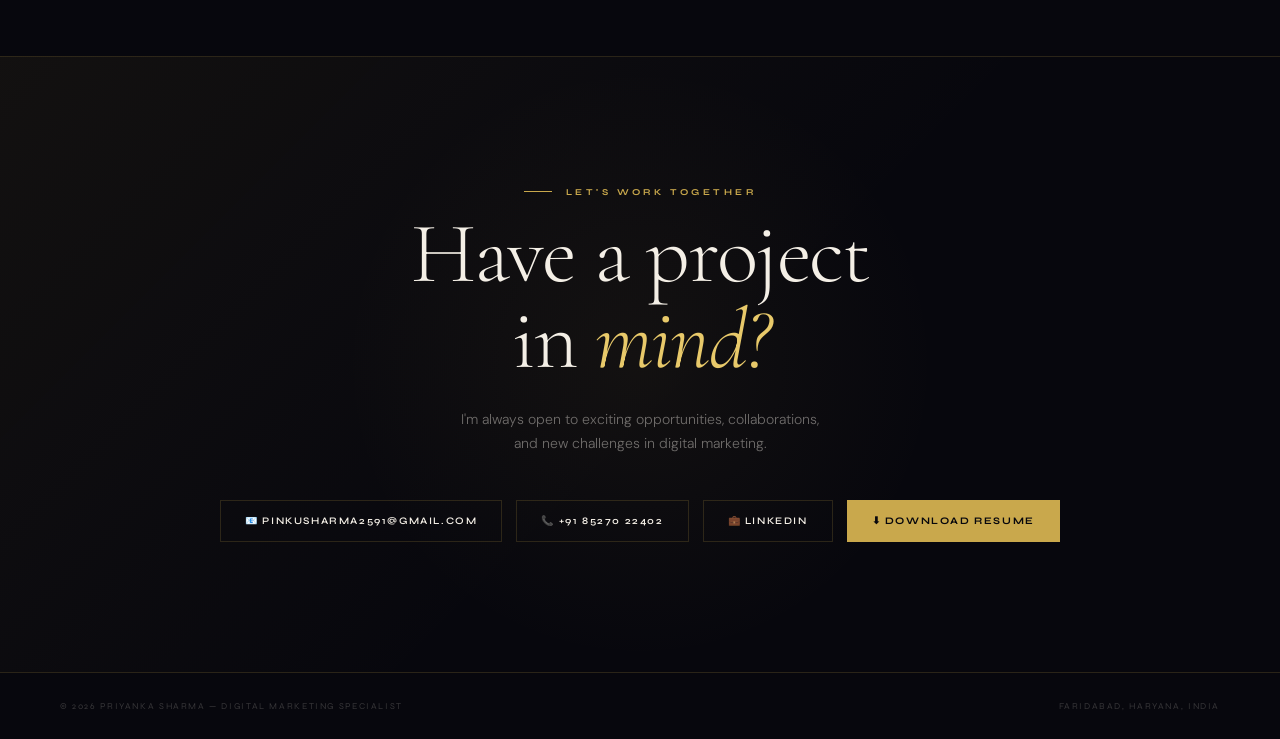
==== commit 53c77891: "Revise job experience and update company names Updated job roles and responsibilities, replacing com" ====
--- a/index.html
+++ b/index.html
@@ -126,7 +126,7 @@
       <div class="about-text reveal">
         <p>I'm a <strong>Digital Marketing Specialist</strong> based in Faridabad, with over 3 years of hands-on experience turning brands into recognized names online. My work spans the full digital ecosystem — from the technical depths of SEO to the visual craft of social media content.</p>
         <p>What sets me apart? I don't just manage channels — I <strong>build digital identities</strong>. Every campaign I run, every post I craft, and every keyword I optimize is driven by data, creativity, and a deep understanding of what makes audiences act.</p>
-        <p>Currently driving growth at <strong>Supertec Machines Pvt. Ltd.</strong>, where I manage end-to-end digital marketing including paid campaigns, organic growth, and web presence.</p>
+        
         <a href="resume.pdf" download class="btn-resume">⬇ Download Resume</a>
       </div>
       <div class="reveal">
@@ -157,47 +157,47 @@
       <div class="exp-item reveal">
         <div class="exp-meta">
           <div class="exp-period">Dec 2025 — May 2026</div>
-          <div class="exp-company">Supertec Machines<br />Private Limited<br />Faridabad</div>
+          <div class="exp-company">Myclo (Clothing Brand)<br />Faridabad</div>
         </div>
         <div>
           <h3 class="exp-role">Digital Marketing Executive</h3>
           <ul class="exp-bullets">
-            <li>Led full-stack SEO activities improving website keyword rankings and organic traffic across target industries</li>
-            <li>Managed LinkedIn, Facebook and Instagram accounts — driving consistent brand engagement and audience growth</li>
-            <li>Executed and optimized Meta Ads campaigns focused on lead generation and brand awareness</li>
-            <li>Designed and developed company websites on WordPress including page creation, content updates and on-page optimization</li>
-            <li>Managed YouTube channel with strategic video optimization for maximum discoverability</li>
+            <li>Handled social media accounts for the company including LinkedIn, Facebook, and Instagram, ensuring consistent online presence and brand engagement.</li>
+            <li>Executed and monitored Meta Ads (Facebook & Instagram Ads) campaigns to generate leads and brand awareness.</li>
+            <li>Designed and developed company websites using WordPress, including page creation, content updates, and basic optimization.</li>
+            <li>Supported SEO strategies to improve online visibility and rankings.</li>
+            <li>Managed YouTube channels, optimizing videos with appropriate titles, descriptions, tags, and playlists to enhance discoverability and audience retention.</li>
           </ul>
         </div>
       </div>
       <div class="exp-item reveal">
         <div class="exp-meta">
           <div class="exp-period">Dec 2023 — Nov 2025</div>
-          <div class="exp-company">Crossharbor Platform<br />Private Limited<br />Faridabad</div>
+          <div class="exp-company">Supertec Machines<br />Private Limited<br />Faridabad</div>
         </div>
         <div>
           <h3 class="exp-role">Social Media Manager</h3>
           <ul class="exp-bullets">
-            <li>Managed and grew company social media presence across Facebook and Instagram with consistent content strategy</li>
-            <li>Executed Meta Ads campaigns driving measurable improvements in lead generation and brand reach</li>
-            <li>Created engaging graphic designs using Canva — maintaining cohesive brand identity across all platforms</li>
-            <li>Supported SEO strategies to improve online visibility and search rankings</li>
-            <li>Built and managed WordPress websites alongside ongoing SEO implementation</li>
+            <li>Managed and grew company social media presence across Facebook & Instagram.</li>
+            <li>Executed and monitored Meta Ads (Facebook & Instagram Ads) campaigns to generate leads and brand awareness.</li>
+            <li>Created engaging graphic designs using Canva.</li>
+            <li>Managed Search Engine Optimization (SEO) activities to improve website visibility, keyword rankings, and organic traffic</li>
+            <li>Created and managed websites using WordPress, along with implementing SEO strategies to improve visibility and ranking</li>
           </ul>
         </div>
       </div>
       <div class="exp-item reveal">
         <div class="exp-meta">
           <div class="exp-period">May 2023 — Nov 2023</div>
-          <div class="exp-company">S.V. Nanometrology<br />Pvt. Ltd.<br />Faridabad</div>
+          <div class="exp-company">Crossharbor Platform<br />Pvt. Ltd.<br />Faridabad</div>
         </div>
         <div>
           <h3 class="exp-role">Digital Marketing Executive</h3>
           <ul class="exp-bullets">
-            <li>Developed and executed effective SEO strategies including on-page optimization and keyword research</li>
-            <li>Handled daily social media management — scheduling posts and maintaining brand consistency</li>
-            <li>Planned and executed ad campaigns on Google Ads and Facebook Ads from targeting to optimization</li>
-            <li>Managed YouTube channels with strategic optimization for discoverability and audience retention</li>
+            <li>Worked on developing and implementing effective SEO strategies, including on-page optimization, keyword research, and content planning to improve website visibility.</li>
+            <li>Handled daily management of various social media platforms by scheduling posts, engaging with the audience, and maintaining brand consistency across channels.</li>
+            <li>Planned and executed ad campaigns across platforms like Google Ads and Facebook Ads, from audience targeting and creative development to monitoring and optimization.</li>
+            <li>Managed YouTube channels, optimizing videos with appropriate titles, descriptions, tags, and playlists to enhance discoverability and audience retention.</li>
           </ul>
         </div>
       </div>
@@ -289,6 +289,31 @@
     <p class="section-label reveal">Social Media Work</p>
     <h2 class="section-title reveal">Pages I've<br /><em>built &amp; grown</em></h2>
     <div class="social-showcase">
+      <!-- Myclo -->
+      <div class="social-platform reveal">
+        <div class="platform-header">
+          <div class="platform-icon fb">📷</div>
+          <div>
+            <div class="platform-name">Instagram</div>
+            <div class="platform-handle">Myclo</div>
+          </div>
+        </div>
+        <p class="platform-desc">Managed Instagram marketing and growth strategies — developing content, building brand presence, engaging audiences, and running performance-driven campaigns to boost reach and generate leads.</p>
+        <a href="https://www.instagram.com/myclo.in?igsh=eHFmaHN0NjB5Nmd3" target="_blank" rel="noopener noreferrer" class="platform-link">View Page</a>
+      </div>
+      <!-- Myclo -->
+      <div class="social-platform reveal">
+        <div class="platform-header">
+          <div class="platform-icon fb">👥</div>
+          <div>
+            <div class="platform-name">Facebook</div>
+            <div class="platform-handle">Myclo</div>
+          </div>
+        </div>
+        <p class="platform-desc">Led Facebook page management and Meta Ads initiatives, driving lead generation, retargeting website visitors, and expanding organic audience reach to improve engagement and business growth.</p>
+        <a href="https://www.facebook.com/share/1BTgTJUf9e/" target="_blank" rel="noopener noreferrer" class="platform-link">View Page</a>
+      </div>
+
       <div class="social-platform reveal">
         <div class="platform-header">
           <div class="platform-icon fb">👥</div>
@@ -312,7 +337,7 @@
         <p class="platform-desc">Built and managed Facebook page for Youngblok India — targeting audiences for lead generation, retargeting website visitors, and growing organic page following.</p>
         <a href="https://www.facebook.com/share/1CjeyEXDLN/" target="_blank" rel="noopener noreferrer" class="platform-link">View Page</a>
       </div>
-<!-- linkedin -->
+     <!-- linkedin -->
       <div class="social-platform reveal">
         <div class="platform-header">
           <div class="platform-icon li">💼</div>
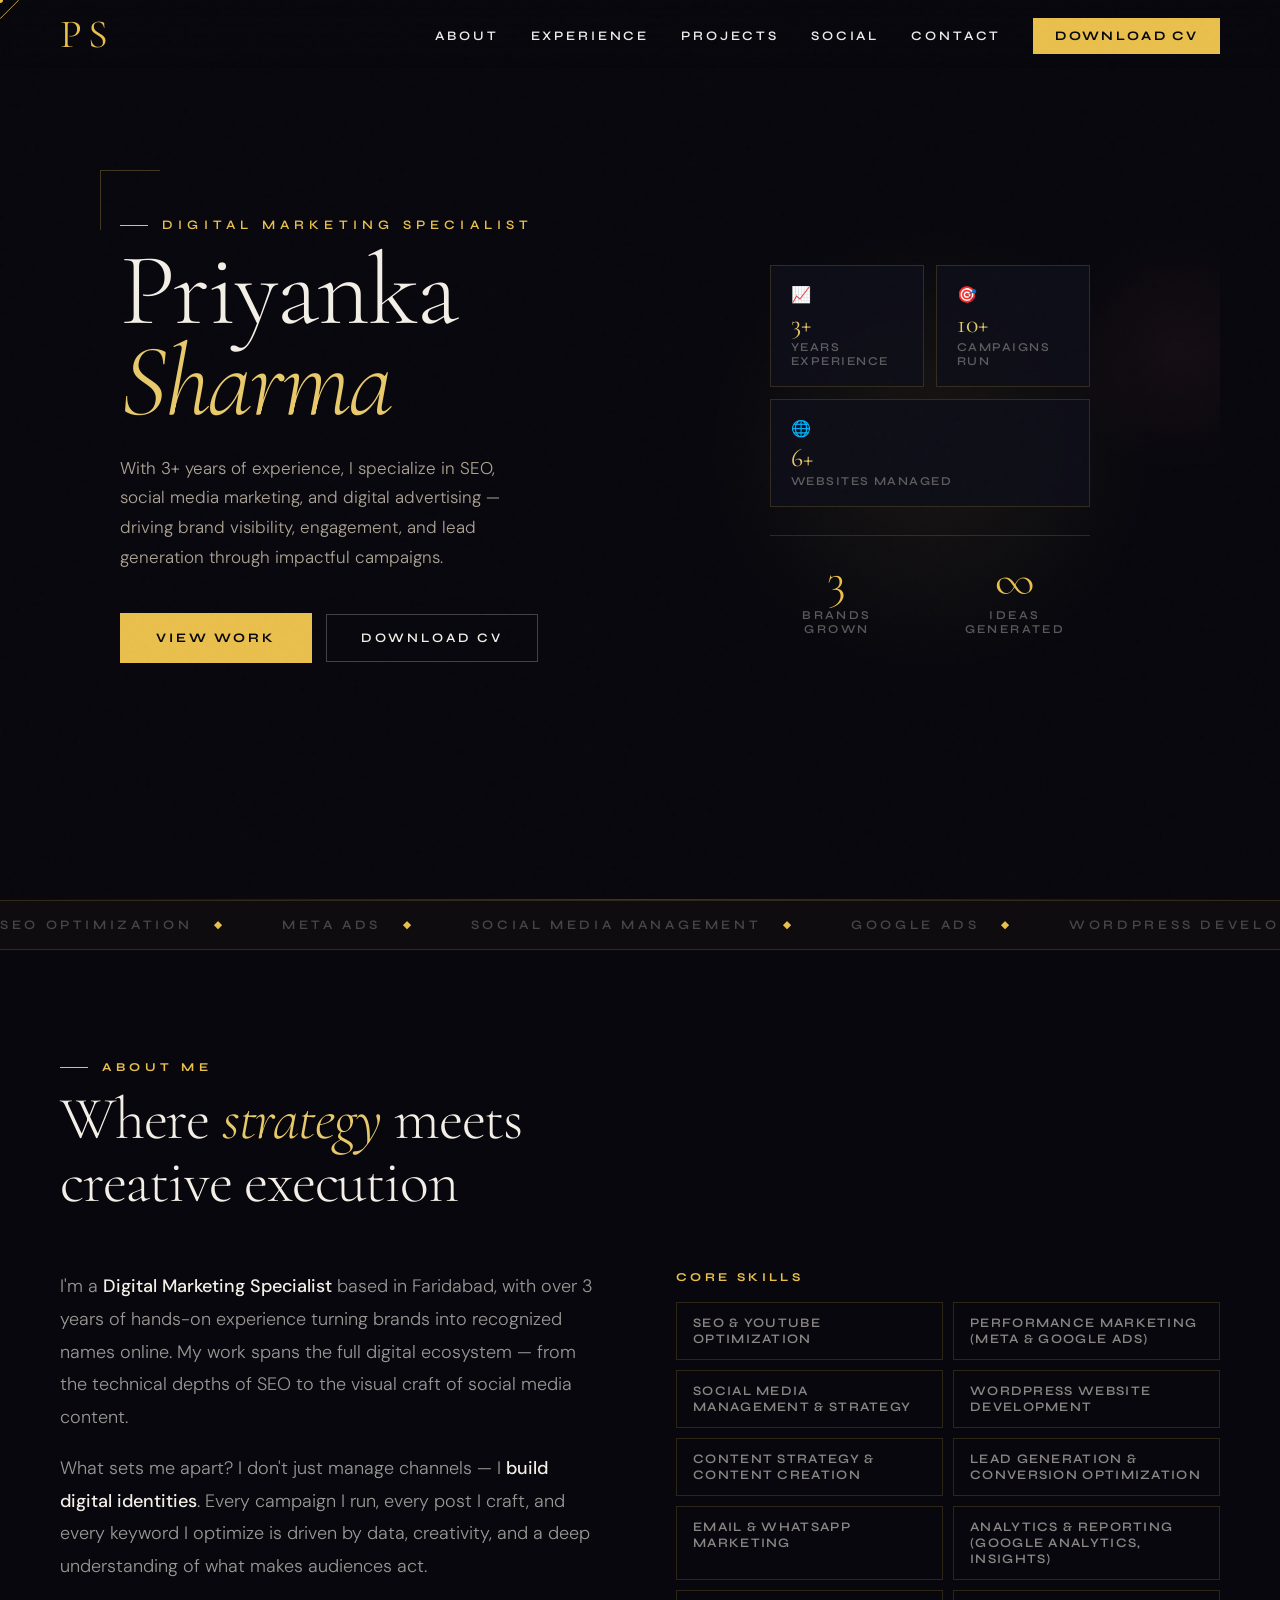
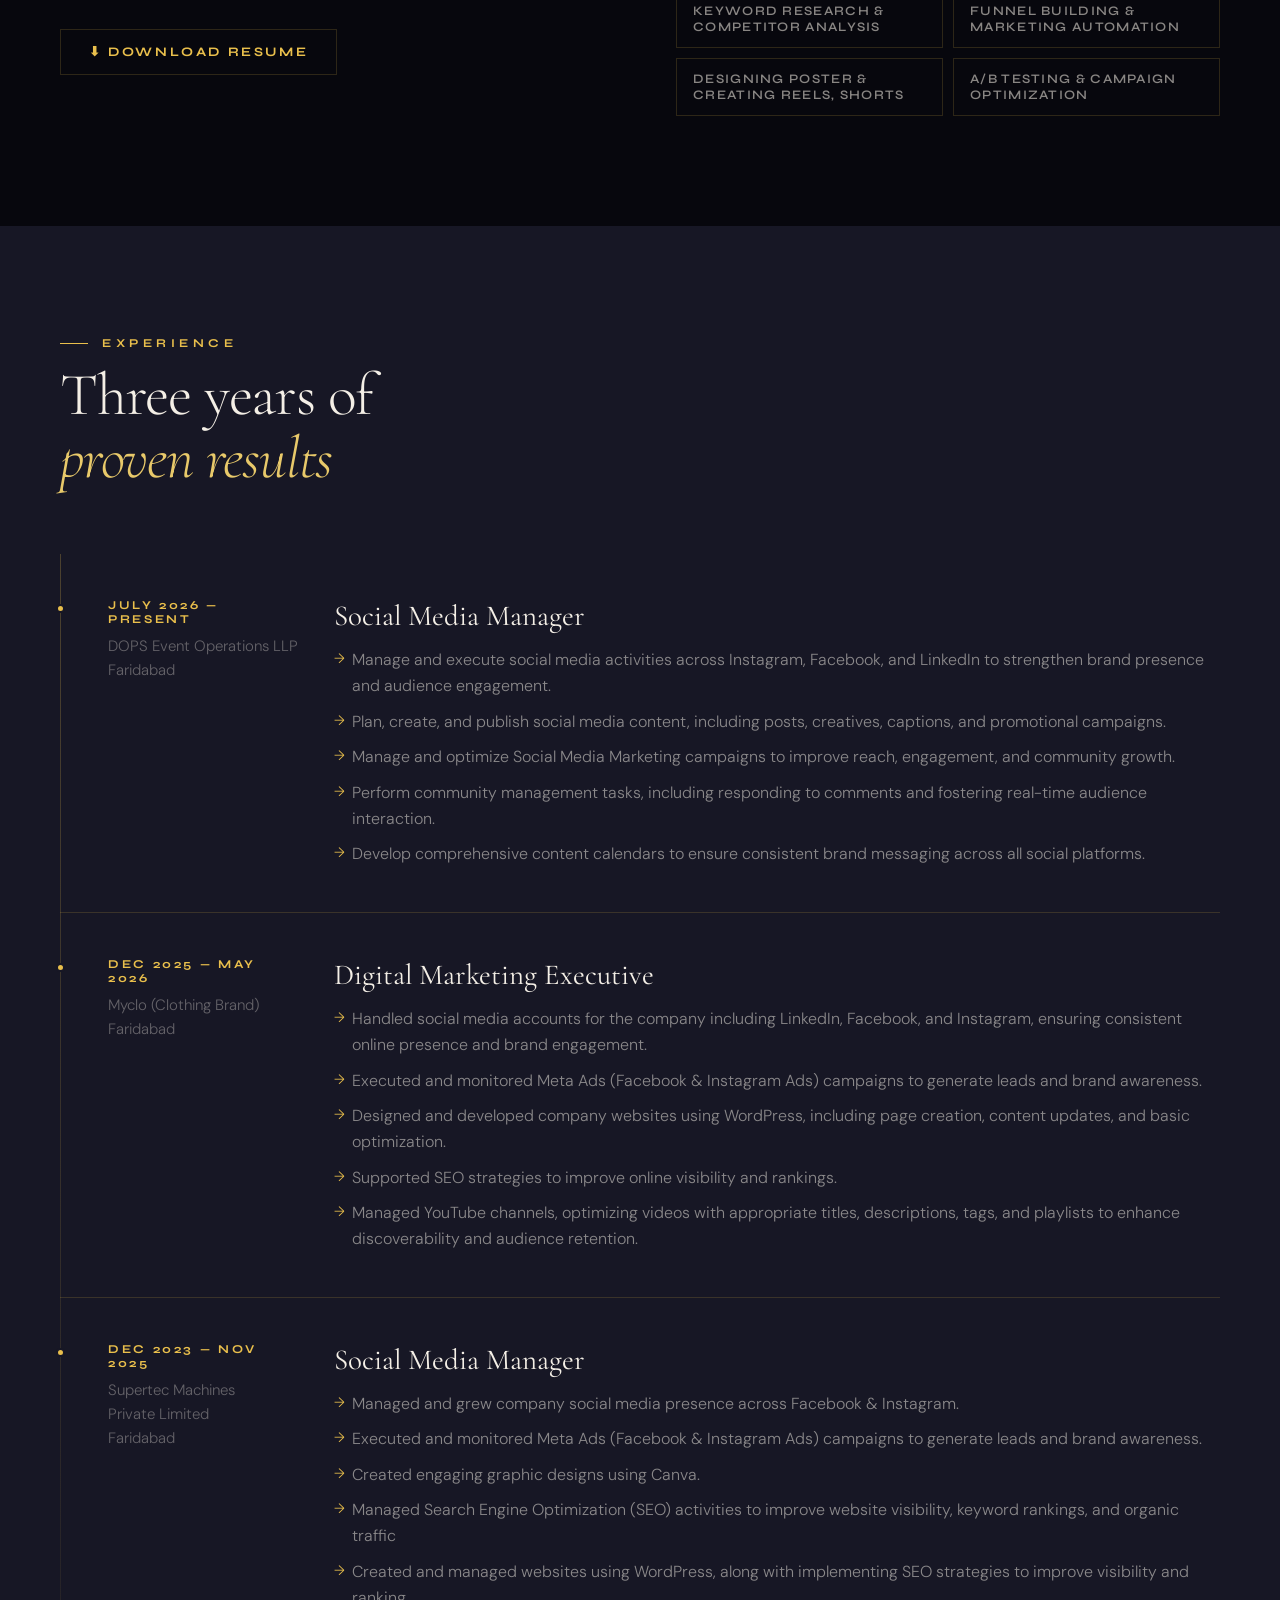
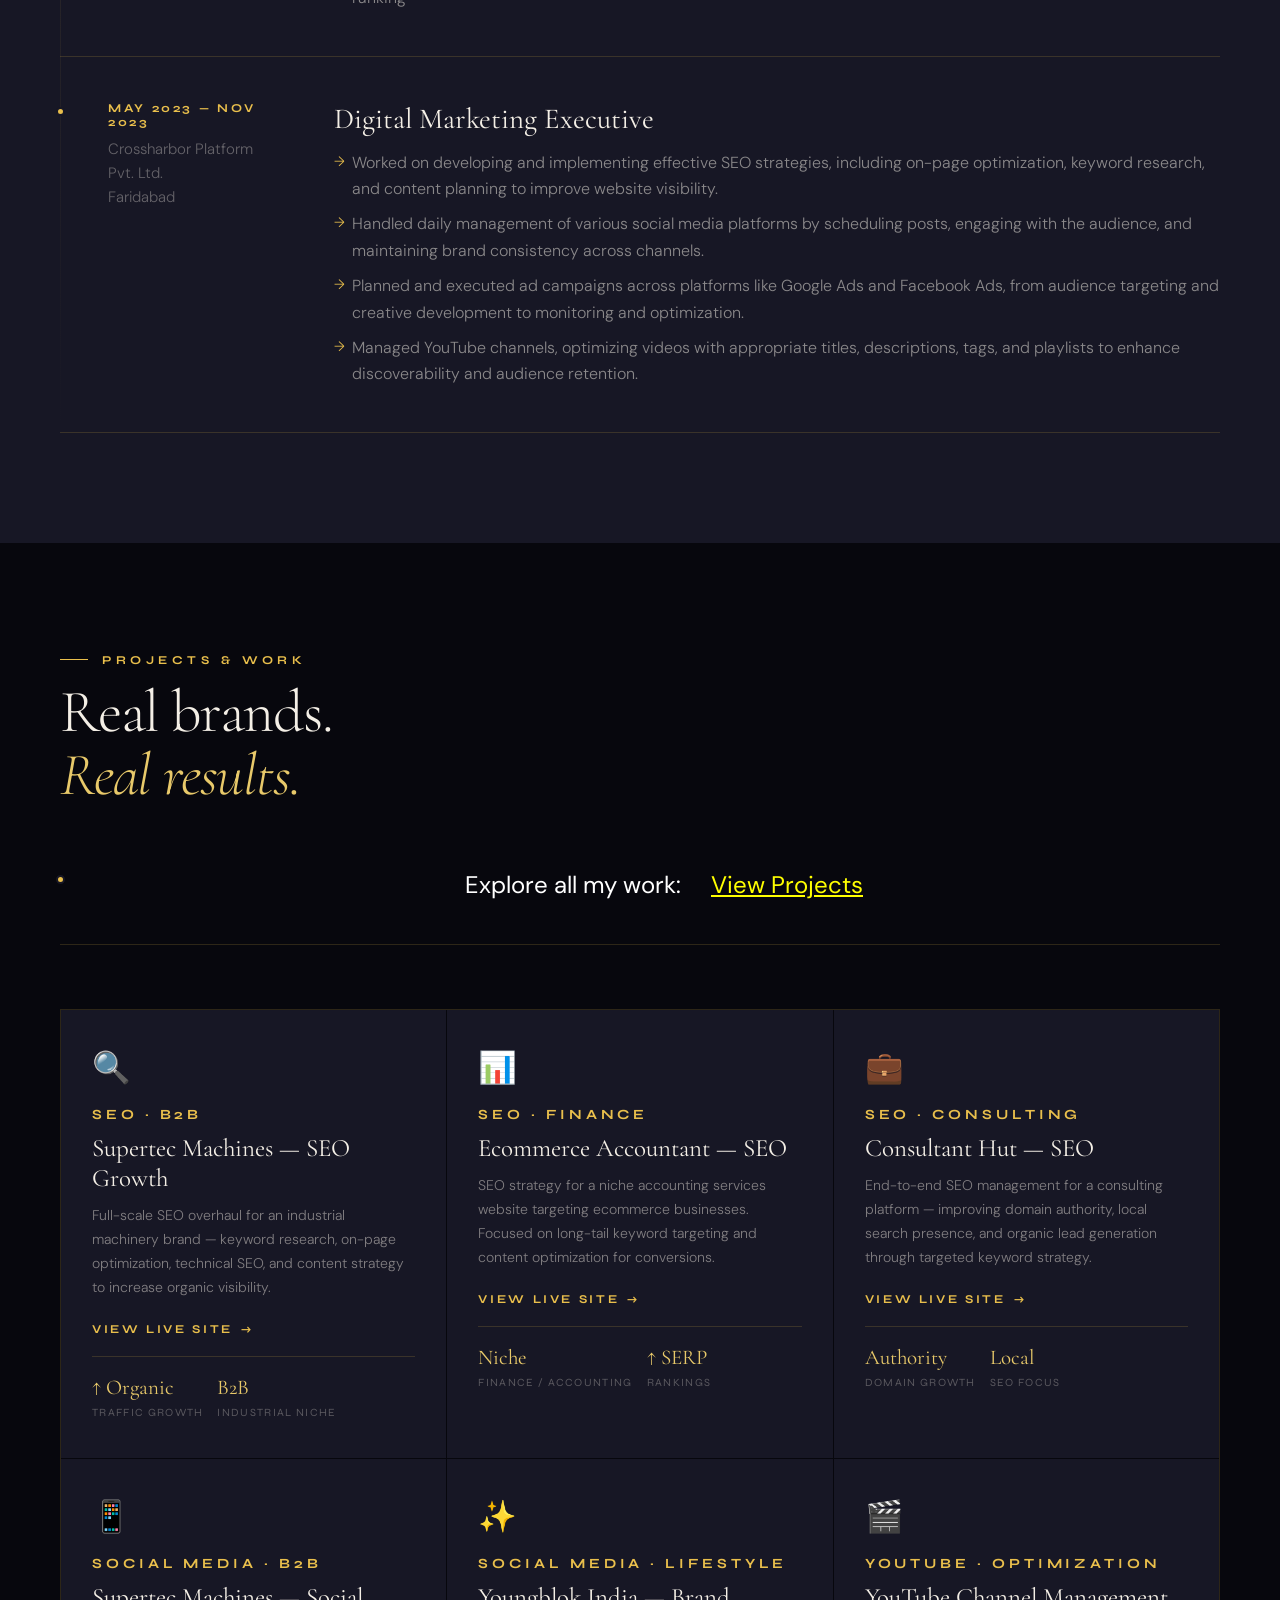
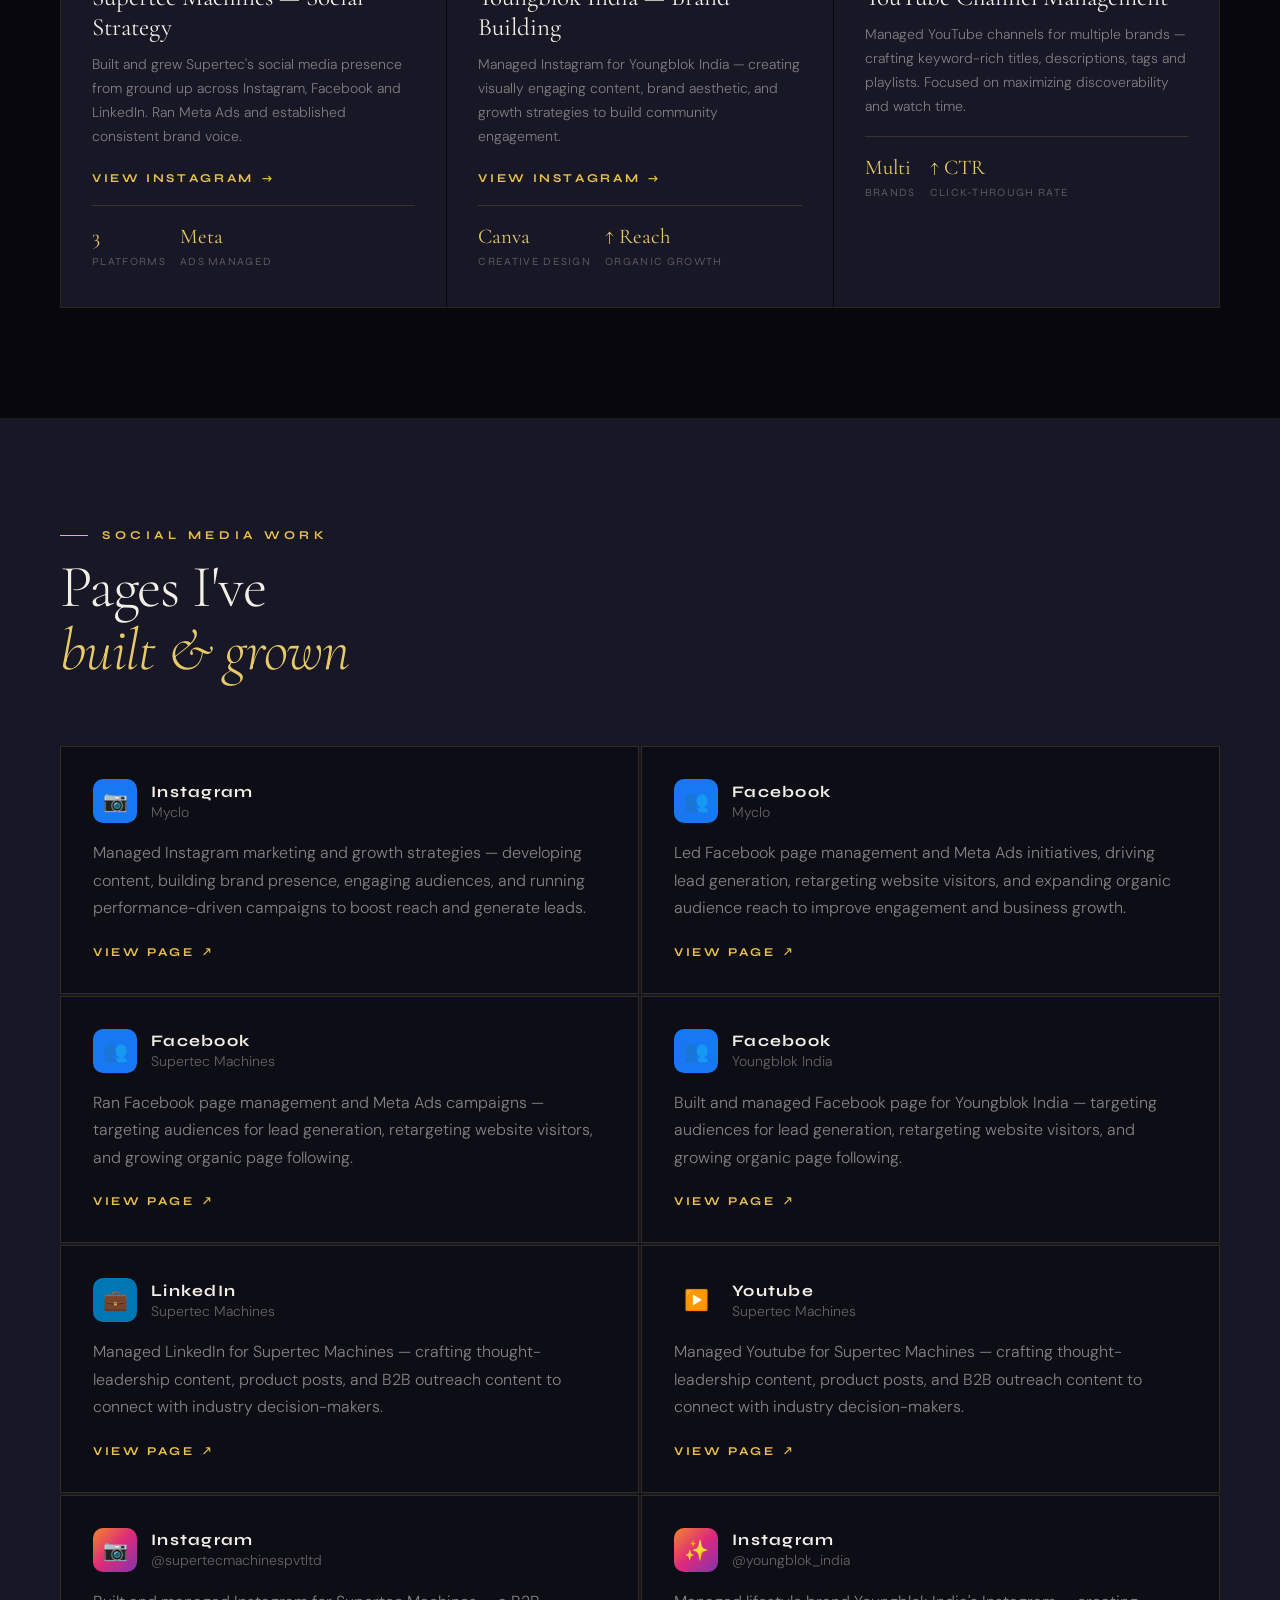
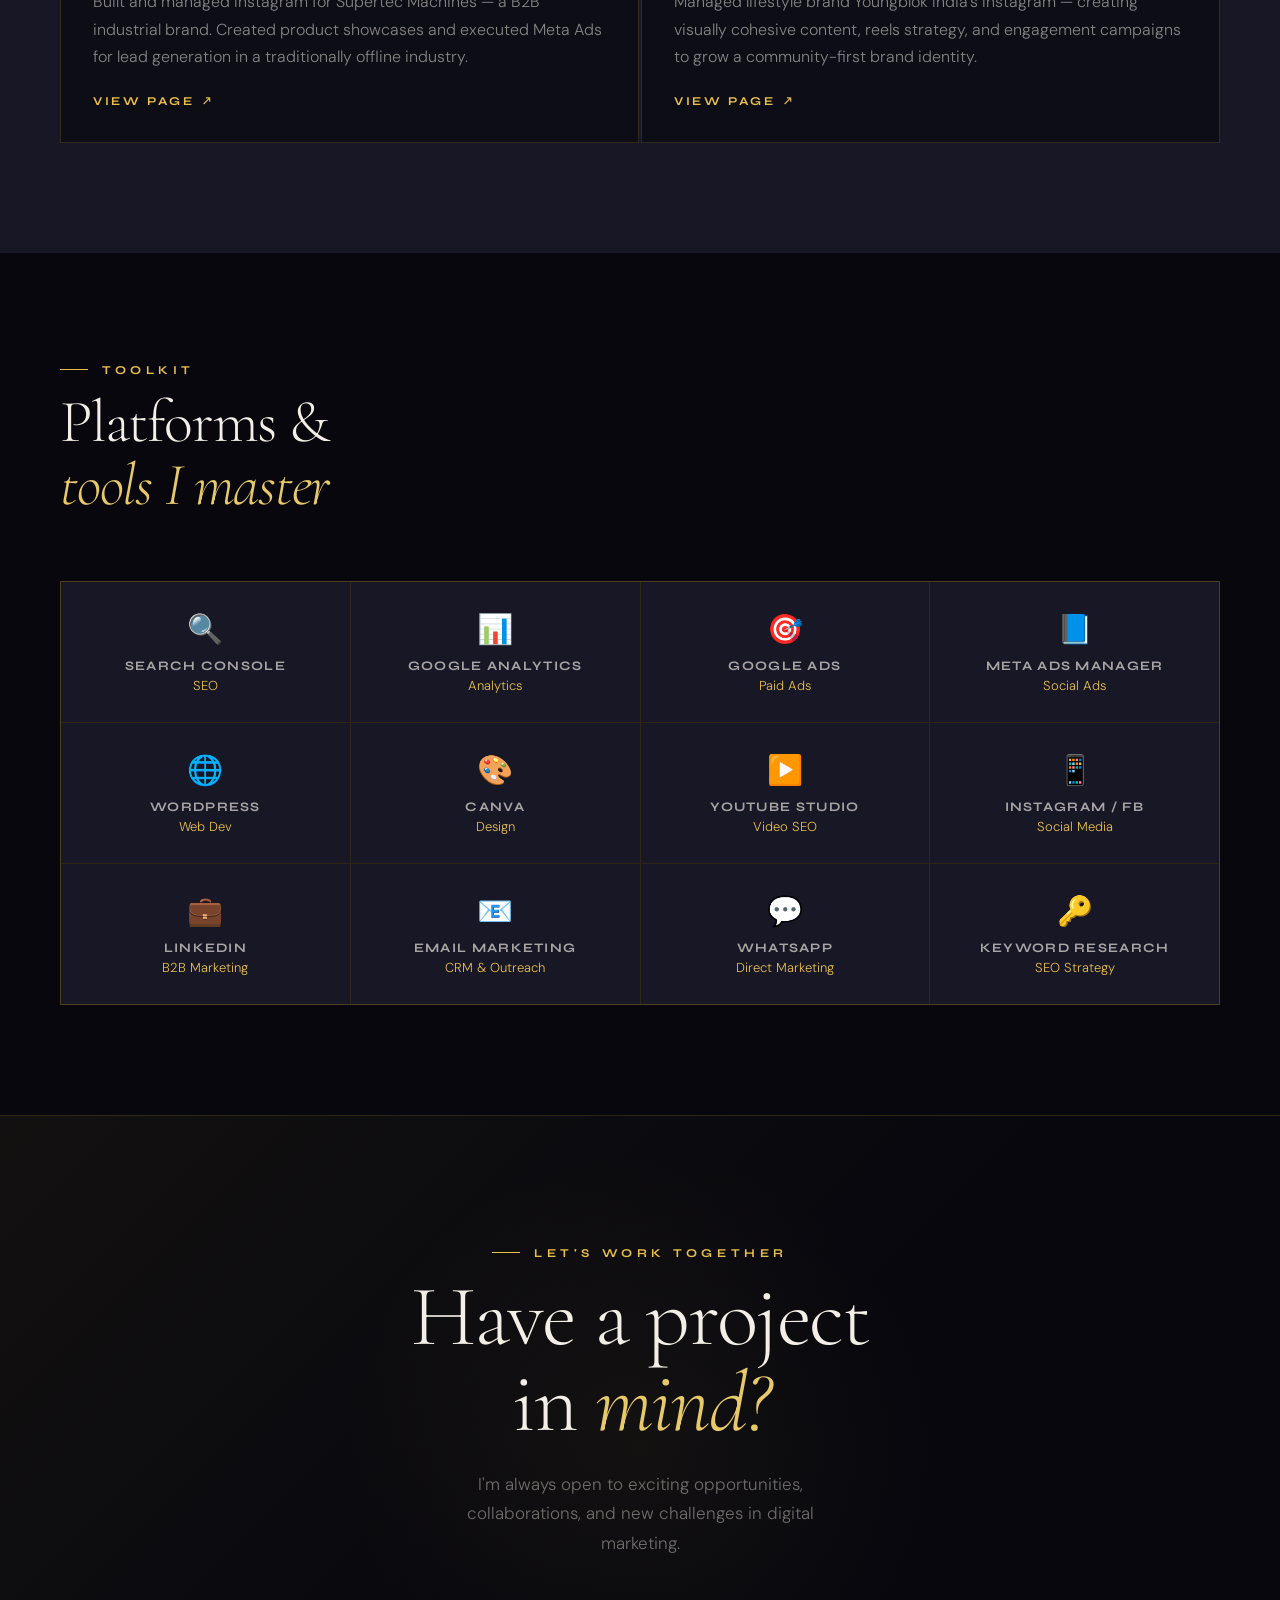
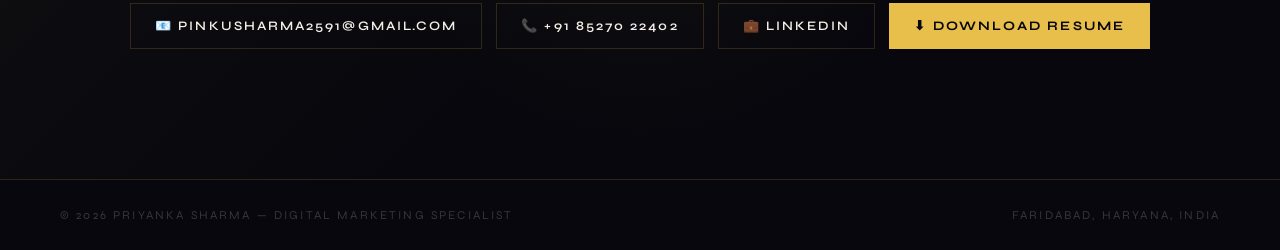
==== commit a9204b66: "Update index.html" ====
--- a/index.html
+++ b/index.html
@@ -156,6 +156,23 @@
     <div class="exp-timeline">
       <div class="exp-item reveal">
         <div class="exp-meta">
+          <div class="exp-period">July 2026 — Present</div>
+          <div class="exp-company">DOPS Event Operations LLP<br />Faridabad</div>
+        </div>
+        <div>
+          <h3 class="exp-role">Social Media Manager</h3>
+          <ul class="exp-bullets">
+            <li>Manage and execute social media activities across Instagram, Facebook, and LinkedIn to strengthen brand presence and audience engagement.</li>
+            <li>Plan, create, and publish social media content, including posts, creatives, captions, and promotional campaigns.</li>
+            <li>Manage and optimize Social Media Marketing campaigns to improve reach, engagement, and community growth.</li>
+            <li>Perform community management tasks, including responding to comments and fostering real-time audience interaction.</li>
+            <li>Develop comprehensive content calendars to ensure consistent brand messaging across all social platforms.</li>
+          </ul>
+        </div>
+      </div>
+
+      <div class="exp-item reveal">
+        <div class="exp-meta">
           <div class="exp-period">Dec 2025 — May 2026</div>
           <div class="exp-company">Myclo (Clothing Brand)<br />Faridabad</div>
         </div>
@@ -208,6 +225,25 @@
   <section id="projects">
     <p class="section-label reveal">Projects &amp; Work</p>
     <h2 class="section-title reveal">Real brands.<br /><em>Real results.</em></h2>
+
+    <div class="exp-item reveal" style="display: flex; align-items: center; justify-content: center; gap: 30px;">
+
+        <h2 style="margin: 0; font-style: new roman; font-weight: 400; font-size: 1.5rem; color: #fff;">
+            Explore all my work:
+        </h2>
+
+        <a href="https://www.linkedin.com/in/priyanka-s-147006272/recent-activity/all/"
+          target="_blank"
+          style="color: yellow;">
+
+            <h2 style="font-style: new roman; font-weight: 400; font-size: 1.5rem;">
+                View Projects
+            </h2>
+
+        </a>
+
+    </div>
+
     <div class="projects-grid">
 
       <div class="project-card reveal">
--- a/style.css
+++ b/style.css
@@ -5,12 +5,12 @@
 :root {
   --ink: #07070d;
   --cream: #f4efe6;
-  --gold: #c9a84c;
+  --gold: #e9bf4c;
   --gold-light: #e8c96a;
-  --gold-dim: rgba(201,168,76,0.15);
-  --card-bg: #0f0f18;
-  --card-border: rgba(201,168,76,0.18);
-  --muted: rgba(244,239,230,0.45);
+  --gold-dim: rgba(235, 192, 75, 0.15);
+  --card-bg: #171725;
+  --card-border: rgba(215, 176, 70, 0.18);
+  --muted: rgba(239, 226, 202, 0.716);
 }
 
 *,*::before,*::after { margin:0; padding:0; box-sizing:border-box; }
@@ -69,7 +69,7 @@
 
 .nav-logo {
   font-family:'Cormorant Garamond',serif;
-  font-size:22px; font-weight:300; letter-spacing:0.15em;
+  font-size:40px; font-weight:400; letter-spacing:0.15em;
   color:var(--gold); text-decoration:none;
 }
 
@@ -77,15 +77,15 @@
   display:flex; gap:32px; list-style:none; align-items:center;
 }
 .nav-links a {
-  font-family:'Syne',sans-serif; font-size:10px; font-weight:600;
+  font-family:'Syne',sans-serif; font-size:13px; font-weight:600;
   letter-spacing:0.22em; text-transform:uppercase;
-  color:rgba(244,239,230,0.55); text-decoration:none;
+  color:rgba(255, 255, 255, 0.927); text-decoration:none;
   transition:color 0.3s ease;
 }
 .nav-links a:hover { color:var(--gold); }
 
 .nav-resume {
-  font-family:'Syne',sans-serif !important; font-size:10px !important;
+  font-family:'Syne',sans-serif !important; font-size:13px !important;
   font-weight:700 !important; letter-spacing:0.18em !important;
   text-transform:uppercase !important;
   color:var(--ink) !important;
@@ -130,7 +130,7 @@
 }
 
 .hero-eyebrow {
-  font-family:'Syne',sans-serif; font-size:10px; font-weight:600;
+  font-family:'Syne',sans-serif; font-size:13px; font-weight:600;
   letter-spacing:0.4em; text-transform:uppercase;
   color:var(--gold); margin-bottom:12px;  /* REDUCED from 20px to 12px */
   opacity:0; animation:fadeUp 0.8s 0.3s forwards;
@@ -151,7 +151,7 @@
 .hero-name em { font-style:italic; color:var(--gold-light); display:block; }
 
 .hero-tagline {
-  margin-top:28px; font-size:14px; font-weight:300;
+  margin-top:28px; font-size:17px; font-weight:300;
   color:var(--muted); line-height:1.75; max-width:380px;
   opacity:0; animation:fadeUp 0.9s 0.7s forwards;
 }
@@ -162,7 +162,7 @@
 }
 
 .btn-primary {
-  font-family:'Syne',sans-serif; font-size:10px; font-weight:700;
+  font-family:'Syne',sans-serif; font-size:13px; font-weight:700;
   letter-spacing:0.22em; text-transform:uppercase;
   color:var(--ink); background:var(--gold);
   padding:15px 34px; text-decoration:none; cursor:none;
@@ -172,7 +172,7 @@
 .btn-primary:hover { background:var(--gold-light); border-color:var(--gold-light); transform:translateY(-2px); }
 
 .btn-ghost {
-  font-family:'Syne',sans-serif; font-size:10px; font-weight:600;
+  font-family:'Syne',sans-serif; font-size:13px; font-weight:600;
   letter-spacing:0.22em; text-transform:uppercase;
   color:var(--cream); border:1px solid rgba(244,239,230,0.25);
   padding:15px 34px; text-decoration:none; cursor:none;
@@ -182,7 +182,7 @@
 
 .btn-resume {
   display:inline-flex; align-items:center; gap:8px;
-  font-family:'Syne',sans-serif; font-size:10px; font-weight:700;
+  font-family:'Syne',sans-serif; font-size:13px; font-weight:700;
   letter-spacing:0.2em; text-transform:uppercase;
   color:var(--gold); border:1px solid var(--card-border);
   padding:14px 28px; text-decoration:none; cursor:none;
@@ -196,7 +196,7 @@
   opacity:0; animation:fadeUp 0.9s 1.1s forwards;
 } */
 .badge {
-  font-family:'Syne',sans-serif; font-size:9px; font-weight:600;
+  font-family:'Syne',sans-serif; font-size:12px; font-weight:600;
   letter-spacing:0.15em; text-transform:uppercase;
   color:rgba(244,239,230,0.5);
   border:1px solid rgba(201,168,76,0.2);
@@ -262,7 +262,7 @@
   color:var(--gold-light); line-height:1;
 }
 .metric-desc {
-  font-family:'Syne',sans-serif; font-size:9px; font-weight:600;
+  font-family:'Syne',sans-serif; font-size:12px; font-weight:600;
   letter-spacing:0.12em; text-transform:uppercase;
   color:rgba(244,239,230,0.35); margin-top:3px;
 }
@@ -283,7 +283,7 @@
   color:var(--gold); line-height:1;
 }
 .stat-label {
-  font-family:'Syne',sans-serif; font-size:9px; font-weight:600;
+  font-family:'Syne',sans-serif; font-size:12px; font-weight:600;
   letter-spacing:0.2em; text-transform:uppercase;
   color:rgba(244,239,230,0.35); margin-top:4px;
 }
@@ -320,18 +320,18 @@
   width:max-content;
 }
 .marquee-item {
-  font-family:'Syne',sans-serif; font-size:10px; font-weight:600;
+  font-family:'Syne',sans-serif; font-size:13px; font-weight:600;
   letter-spacing:0.28em; text-transform:uppercase;
   color:rgba(244,239,230,0.25); white-space:nowrap;
   display:flex; align-items:center; gap:22px;
 }
-.marquee-item::after { content:'◆'; color:var(--gold); font-size:7px; }
+.marquee-item::after { content:'◆'; color:var(--gold); font-size:10px; }
 
 /* ===================== SECTIONS ===================== */
 section { padding:110px 60px; }
 
 .section-label {
-  font-family:'Syne',sans-serif; font-size:9px; font-weight:700;
+  font-family:'Syne',sans-serif; font-size:12px; font-weight:700;
   letter-spacing:0.38em; text-transform:uppercase; color:var(--gold);
   margin-bottom:14px;
   display:flex; align-items:center; gap:14px;
@@ -355,13 +355,13 @@
   gap:72px; margin-top:56px;
 }
 .about-text p {
-  font-size:15px; line-height:1.82;
+  font-size:18px; line-height:1.82;
   color:rgba(244,239,230,0.62); margin-bottom:18px;
 }
 .about-text p strong { color:var(--cream); font-weight:500; }
 
 .skills-label {
-  font-family:'Syne',sans-serif; font-size:9px; font-weight:700;
+  font-family:'Syne',sans-serif; font-size:12px; font-weight:700;
   letter-spacing:0.28em; text-transform:uppercase;
   color:var(--gold); margin-bottom:18px;
 }
@@ -370,7 +370,7 @@
 .skill-chip {
   border:1px solid var(--card-border);
   padding:12px 16px;
-  font-family:'Syne',sans-serif; font-size:10px; font-weight:600;
+  font-family:'Syne',sans-serif; font-size:13px; font-weight:600;
   letter-spacing:0.1em; text-transform:uppercase;
   color:rgba(244,239,230,0.55);
   transition:all 0.3s ease;
@@ -415,23 +415,23 @@
 }
 
 .exp-period {
-  font-family:'Syne',sans-serif; font-size:9px; font-weight:700;
+  font-family:'Syne',sans-serif; font-size:12px; font-weight:700;
   letter-spacing:0.22em; text-transform:uppercase;
   color:var(--gold); margin-bottom:8px;
 }
-.exp-company { font-size:12px; color:rgba(244,239,230,0.35); line-height:1.6; }
+.exp-company { font-size:15px; color:rgba(244,239,230,0.35); line-height:1.6; }
 .exp-role {
   font-family:'Cormorant Garamond',serif;
-  font-size:26px; font-weight:400; margin-bottom:14px;
+  font-size:29px; font-weight:400; margin-bottom:14px;
 }
 .exp-bullets { list-style:none; display:flex; flex-direction:column; gap:9px; }
 .exp-bullets li {
-  font-size:13px; color:rgba(244,239,230,0.52); line-height:1.65;
+  font-size:16px; color:rgba(244,239,230,0.52); line-height:1.65;
   padding-left:18px; position:relative;
 }
 .exp-bullets li::before {
   content:'→'; position:absolute; left:0;
-  color:var(--gold); font-size:11px;
+  color:var(--gold); font-size:14px;
 }
 
 /* ===================== PROJECTS ===================== */
@@ -464,22 +464,22 @@
 }
 .project-card:hover::before { transform:scaleX(1); }
 
-.project-icon { font-size:28px; margin-bottom:18px; display:block; }
+.project-icon { font-size:31px; margin-bottom:18px; display:block; }
 .project-tag {
-  font-family:'Syne',sans-serif; font-size:9px; font-weight:700;
+  font-family:'Syne',sans-serif; font-size:14px; font-weight:700;
   letter-spacing:0.28em; text-transform:uppercase;
   color:var(--gold); margin-bottom:10px;
 }
 .project-name {
   font-family:'Cormorant Garamond',serif;
-  font-size:22px; font-weight:400; margin-bottom:10px; line-height:1.2;
+  font-size:25px; font-weight:400; margin-bottom:10px; line-height:1.2;
 }
 .project-desc {
-  font-size:12.5px; color:rgba(244,239,230,0.48);
+  font-size:14px; color:rgba(244,239,230,0.48);
   line-height:1.72; margin-bottom:18px;
 }
 .project-link {
-  font-family:'Syne',sans-serif; font-size:9px; font-weight:700;
+  font-family:'Syne',sans-serif; font-size:12px; font-weight:700;
   letter-spacing:0.22em; text-transform:uppercase;
   color:var(--gold); text-decoration:none;
   display:inline-flex; align-items:center; gap:8px;
@@ -495,11 +495,11 @@
 }
 .pm {
   font-family:'Cormorant Garamond',serif;
-  font-size:18px; font-weight:400;
+  font-size:21px; font-weight:400;
   color:var(--gold-light); display:block;
 }
 .pm-label {
-  font-family:'Syne',sans-serif; font-size:8px;
+  font-family:'Syne',sans-serif; font-size:11px;
   color:rgba(244,239,230,0.3); letter-spacing:0.12em; text-transform:uppercase;
 }
 
@@ -534,11 +534,11 @@
 .platform-icon.ig { background:linear-gradient(135deg,#f58529,#dd2a7b,#8134af); }
 .platform-icon.li { background:#0077b5; }
 .platform-icon.fb { background:#1877f2; }
-.platform-name { font-family:'Syne',sans-serif; font-size:13px; font-weight:700; letter-spacing:0.08em; }
-.platform-handle { font-size:11px; color:rgba(244,239,230,0.38); margin-top:2px; }
-.platform-desc { font-size:13px; color:rgba(244,239,230,0.52); line-height:1.72; margin-bottom:18px; }
+.platform-name { font-family:'Syne',sans-serif; font-size:16px; font-weight:700; letter-spacing:0.08em; }
+.platform-handle { font-size:14px; color:rgba(244,239,230,0.38); margin-top:2px; }
+.platform-desc { font-size:16px; color:rgba(244,239,230,0.52); line-height:1.72; margin-bottom:18px; }
 .platform-link {
-  font-family:'Syne',sans-serif; font-size:9px; font-weight:700;
+  font-family:'Syne',sans-serif; font-size:12px; font-weight:700;
   letter-spacing:0.22em; text-transform:uppercase;
   color:var(--gold); text-decoration:none;
   display:inline-flex; align-items:center; gap:7px;
@@ -567,13 +567,13 @@
 }
 .tool-item:hover { background:rgba(201,168,76,0.05); }
 .tool-item:hover::before { left:0; right:0; }
-.tool-emoji { font-size:26px; display:block; margin-bottom:10px; }
+.tool-emoji { font-size:29px; display:block; margin-bottom:10px; }
 .tool-name {
-  font-family:'Syne',sans-serif; font-size:10px; font-weight:700;
+  font-family:'Syne',sans-serif; font-size:13px; font-weight:700;
   letter-spacing:0.1em; text-transform:uppercase;
   color:rgba(244,239,230,0.65);
 }
-.tool-cat { font-size:10px; color:var(--gold); margin-top:3px; }
+.tool-cat { font-size:13px; color:var(--gold); margin-top:3px; }
 
 /* ===================== CONTACT ===================== */
 #contact {
@@ -598,7 +598,7 @@
 }
 .contact-big em { font-style:italic; color:var(--gold-light); }
 .contact-sub {
-  font-size:14px; color:rgba(244,239,230,0.42);
+  font-size:17px; color:rgba(244,239,230,0.42);
   max-width:380px; margin:0 auto 44px;
   line-height:1.75; position:relative; z-index:1;
 }
@@ -607,7 +607,7 @@
   position:relative; z-index:1;
 }
 .contact-pill {
-  font-family:'Syne',sans-serif; font-size:10px; font-weight:600;
+  font-family:'Syne',sans-serif; font-size:13px; font-weight:600;
   letter-spacing:0.16em; text-transform:uppercase;
   color:var(--cream); text-decoration:none;
   padding:14px 24px; border:1px solid var(--card-border);
@@ -628,7 +628,7 @@
   display:flex; justify-content:space-between; align-items:center;
 }
 footer p {
-  font-family:'Syne',sans-serif; font-size:9px;
+  font-family:'Syne',sans-serif; font-size:12px;
   letter-spacing:0.18em; text-transform:uppercase;
   color:rgba(244,239,230,0.2);
 }
@@ -677,8 +677,8 @@
     border-left:1px solid var(--card-border);
   }
   .nav-links.open { right:0; }
-  .nav-links a { font-size:13px; letter-spacing:0.15em; color:rgba(244,239,230,0.75); }
-  .nav-resume { padding:12px 20px; font-size:11px !important; }
+  .nav-links a { font-size:16px; letter-spacing:0.15em; color:rgba(244,239,230,0.75); }
+  .nav-resume { padding:12px 20px; font-size:14px !important; }
 
   .hero {
     grid-template-columns:1fr;
@@ -721,5 +721,5 @@
   .skills-grid { grid-template-columns:1fr; }
   .tools-grid { grid-template-columns:repeat(2,1fr); }
   /* .hero-badges { gap:6px; } */
-  .badge { font-size:8px; padding:5px 10px; }
-}+  .badge { font-size:11px; padding:5px 10px; }
+}
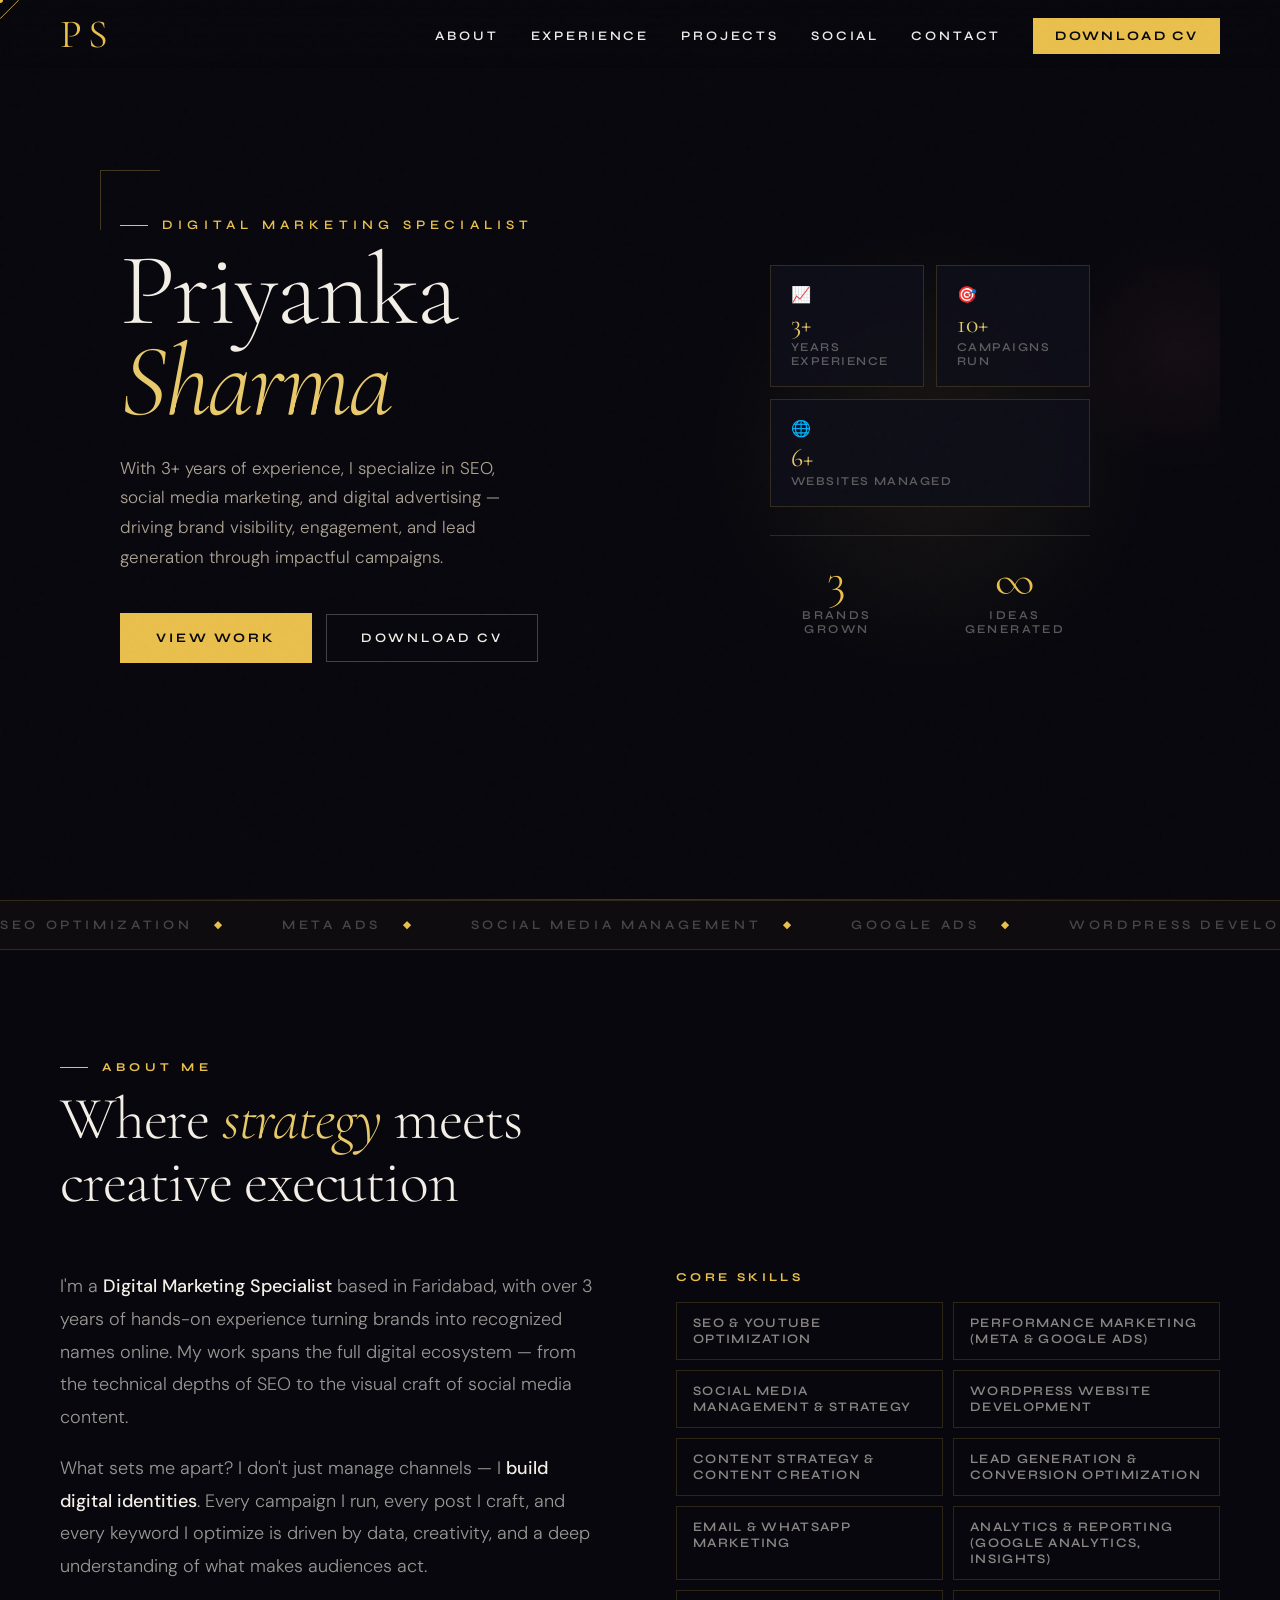
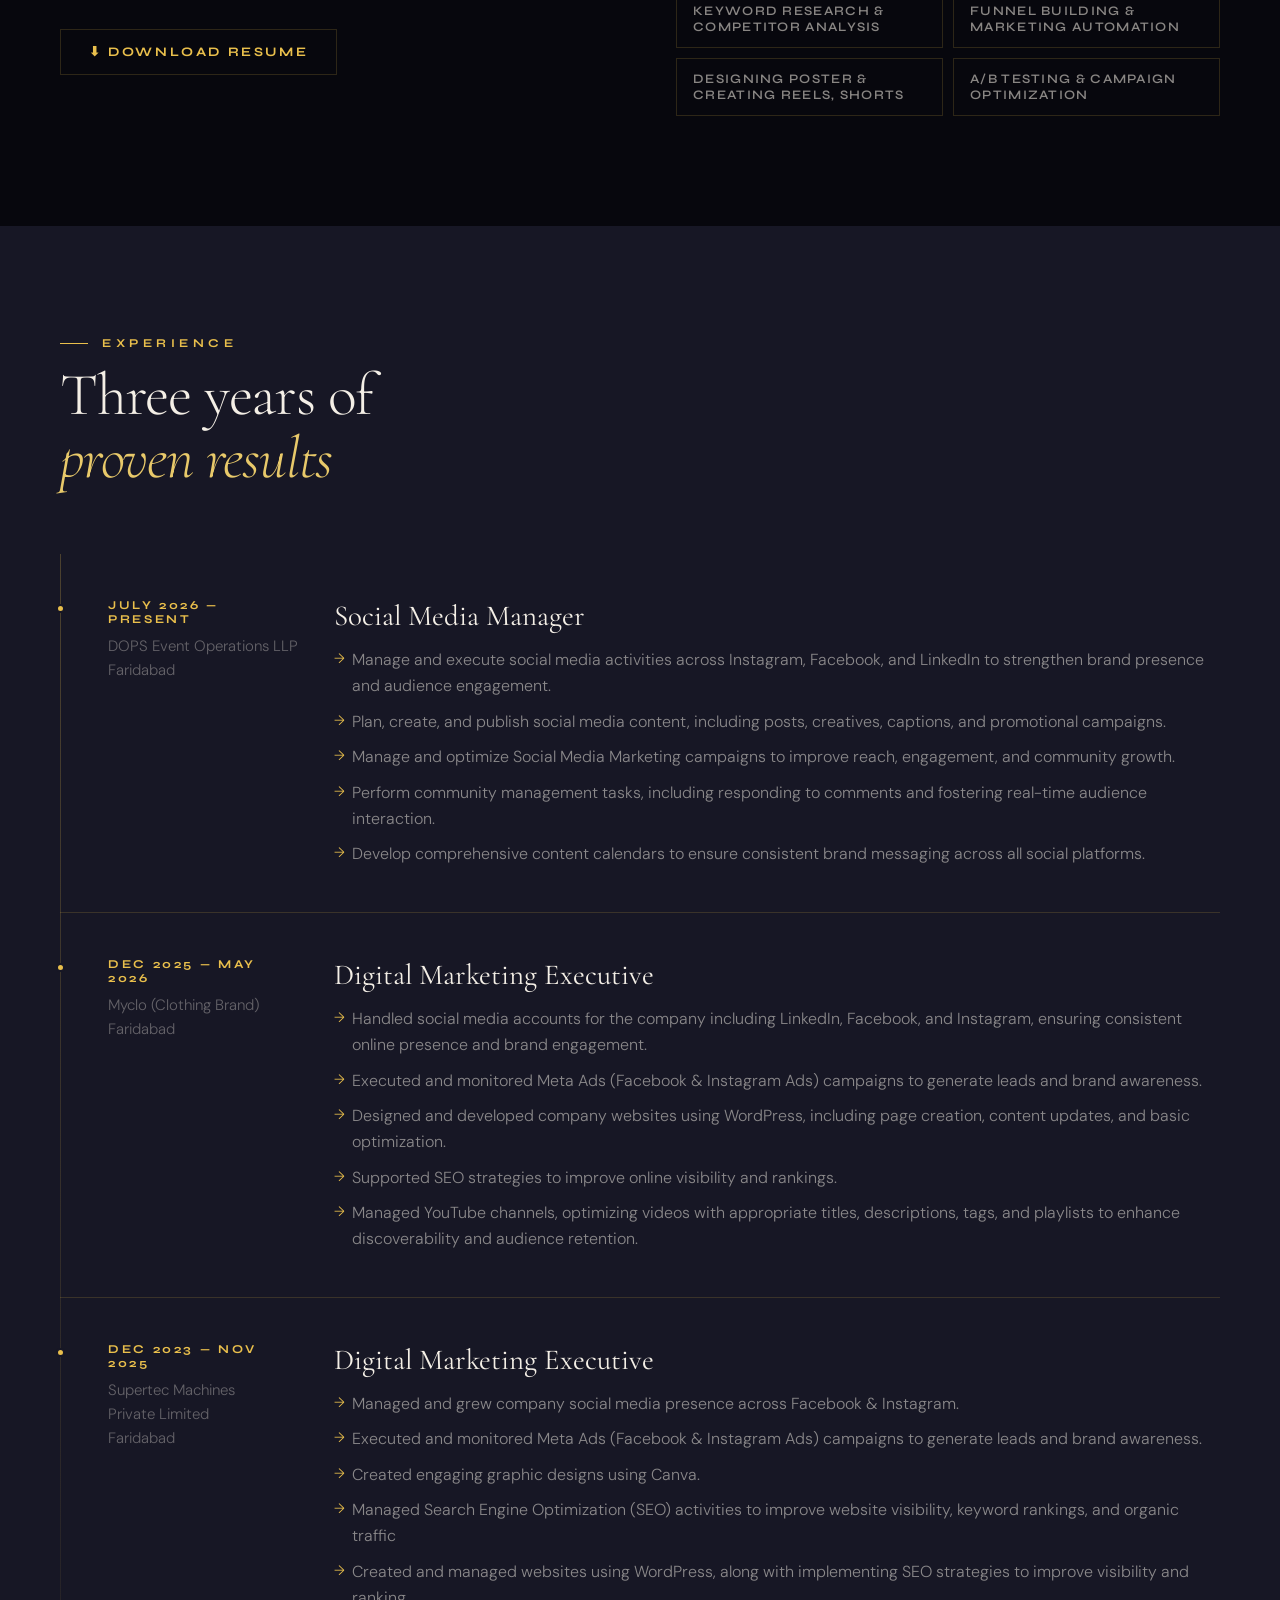
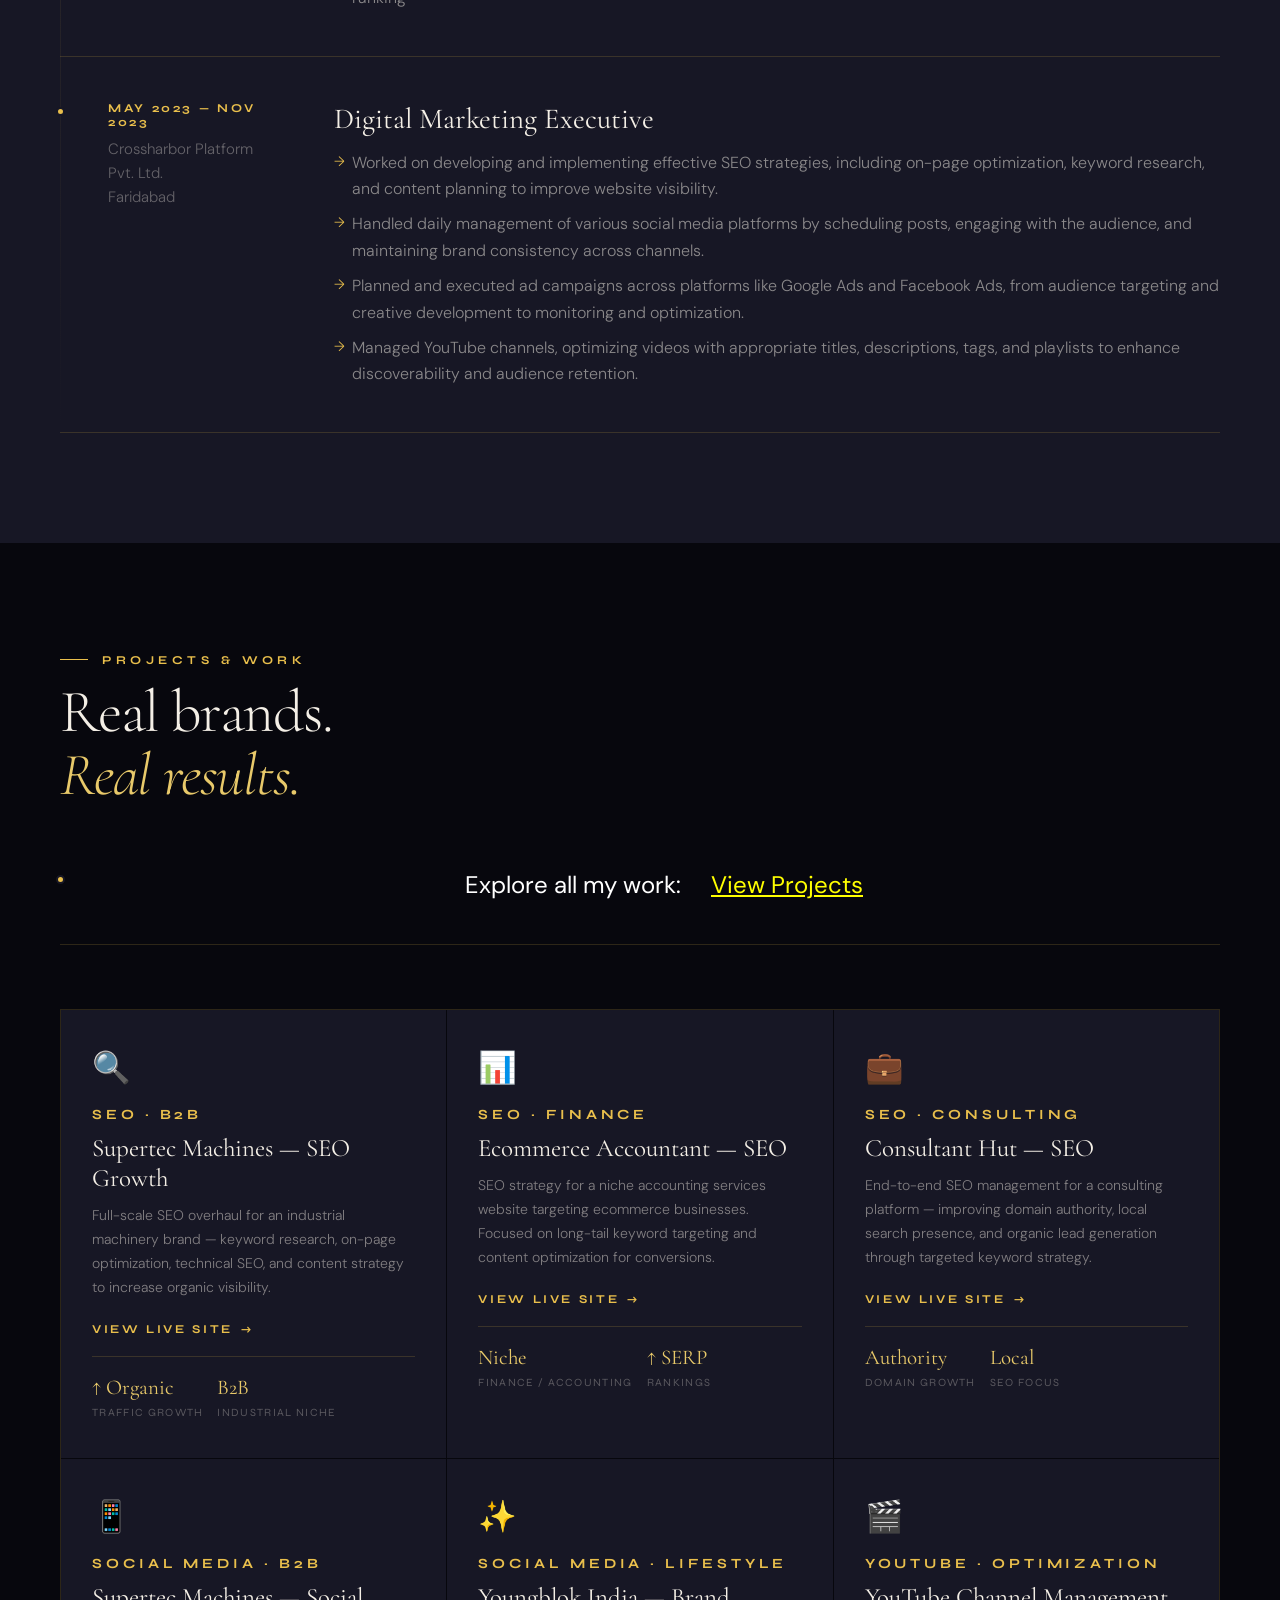
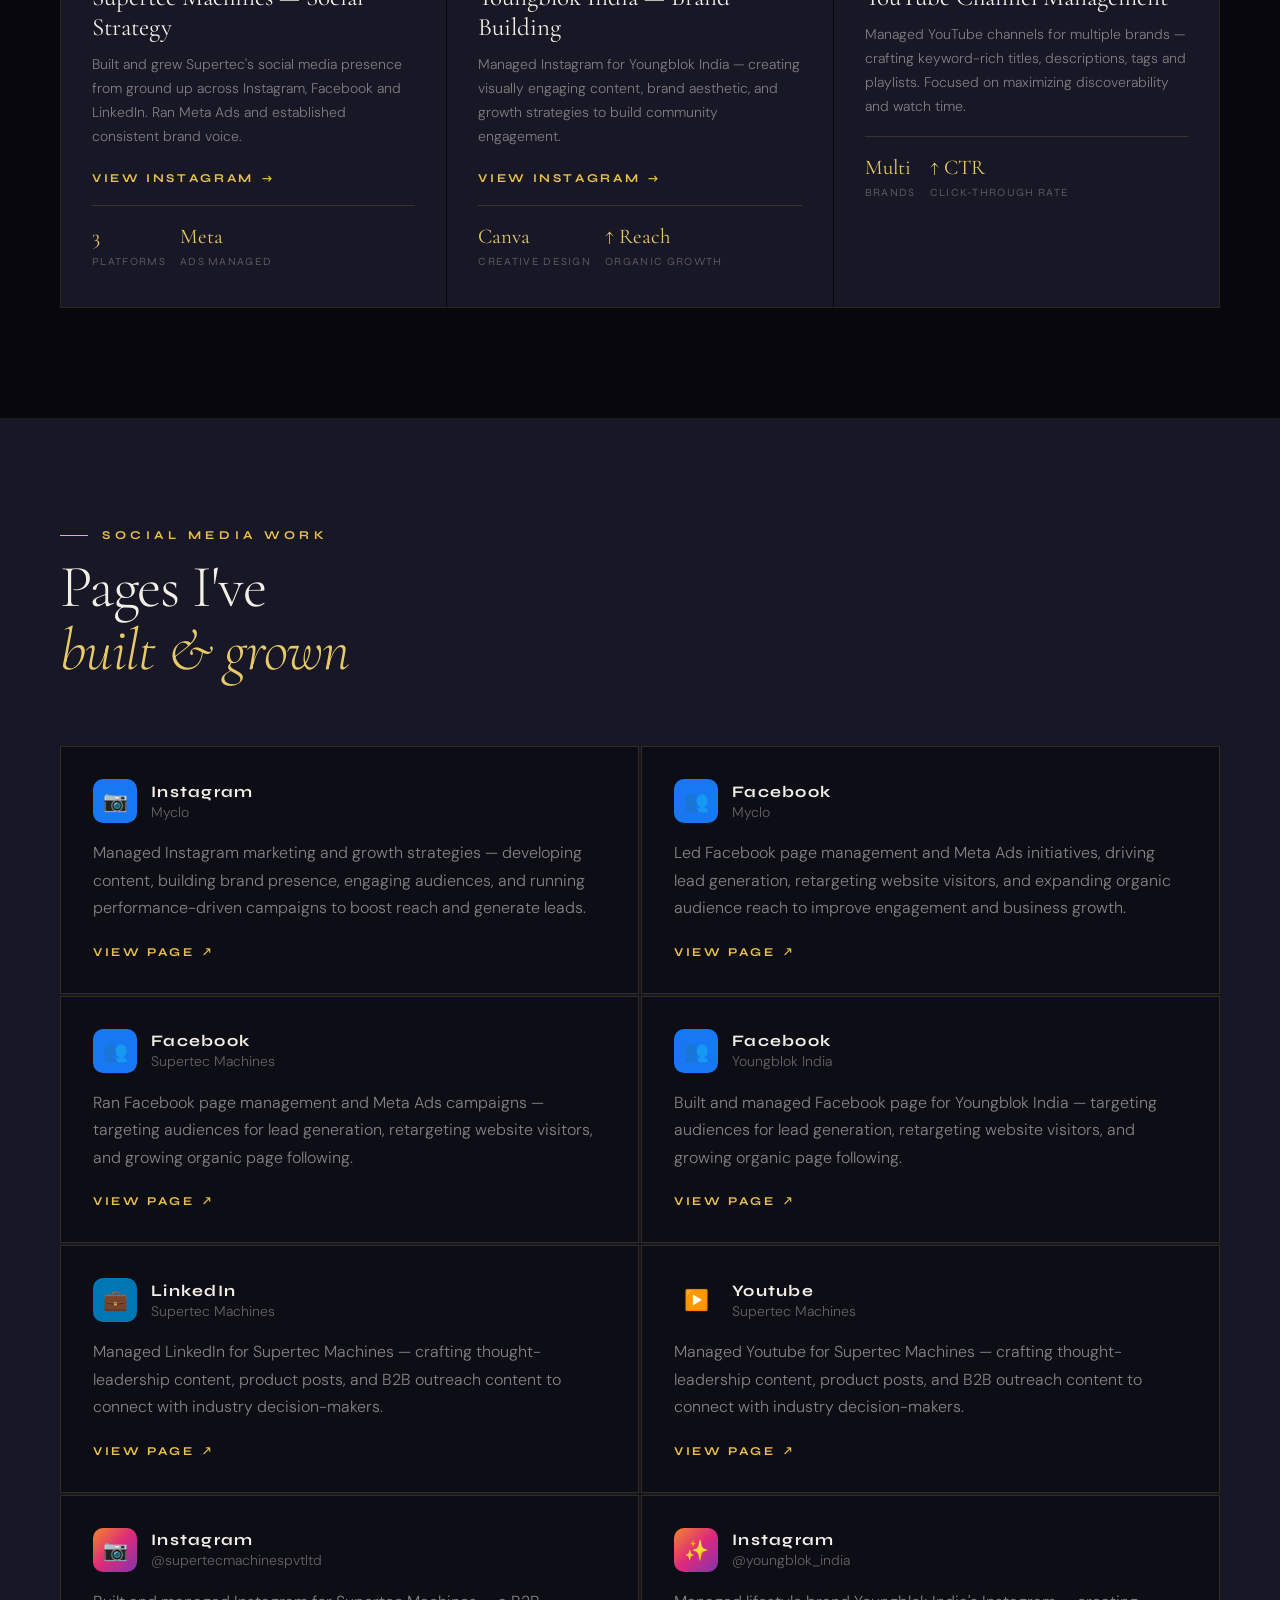
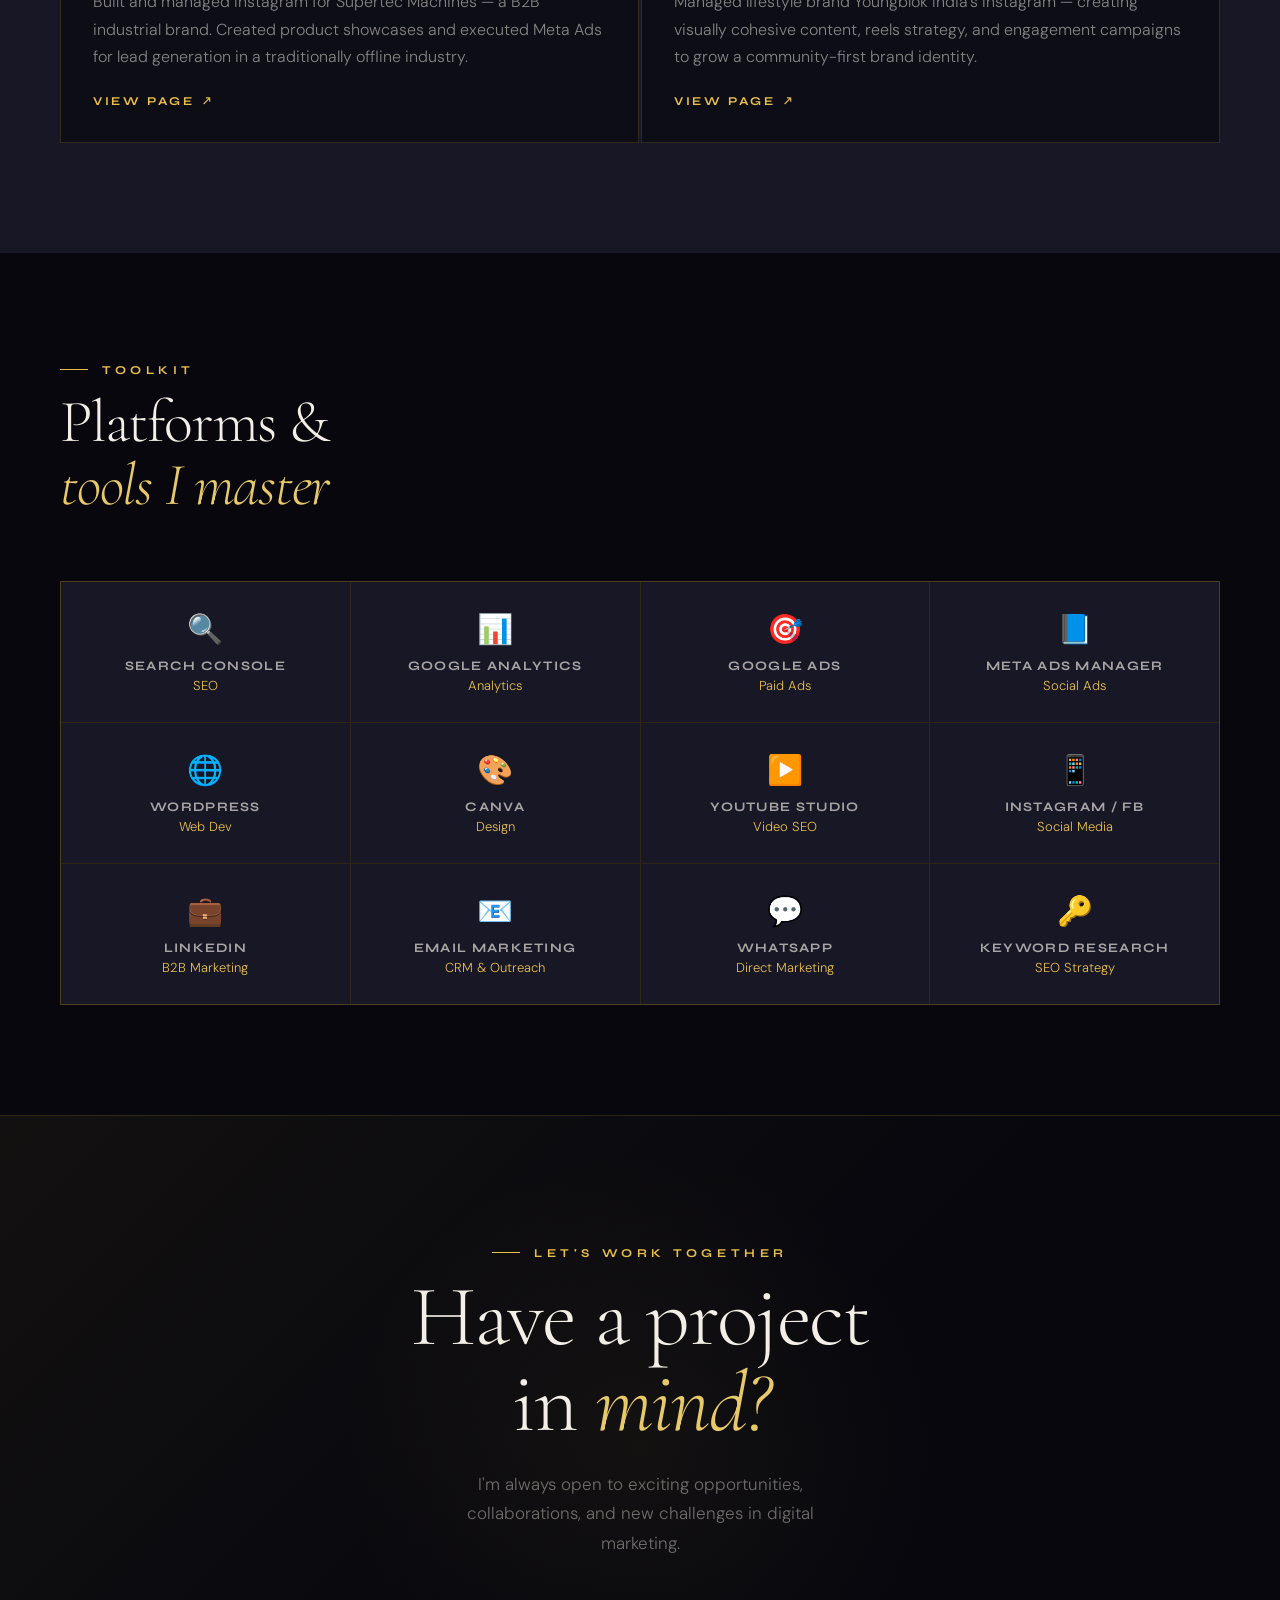
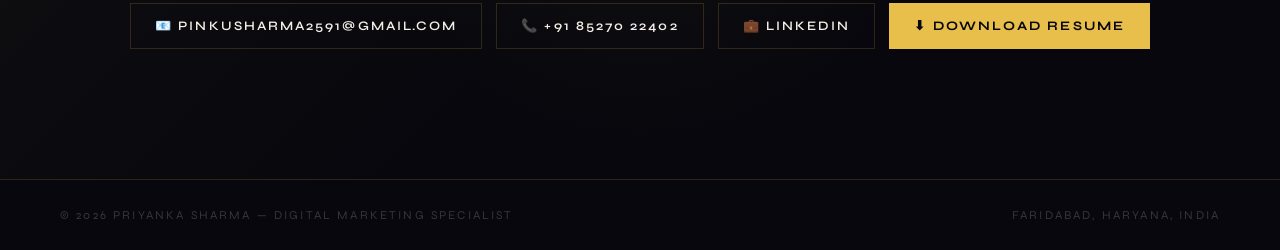
==== commit 37f7dcf2: "Change role title from 'Social Media Manager' to 'Digital Marketing Executive'" ====
--- a/index.html
+++ b/index.html
@@ -193,7 +193,7 @@
           <div class="exp-company">Supertec Machines<br />Private Limited<br />Faridabad</div>
         </div>
         <div>
-          <h3 class="exp-role">Social Media Manager</h3>
+          <h3 class="exp-role">Digital Marketing Executive</h3>
           <ul class="exp-bullets">
             <li>Managed and grew company social media presence across Facebook & Instagram.</li>
             <li>Executed and monitored Meta Ads (Facebook & Instagram Ads) campaigns to generate leads and brand awareness.</li>
